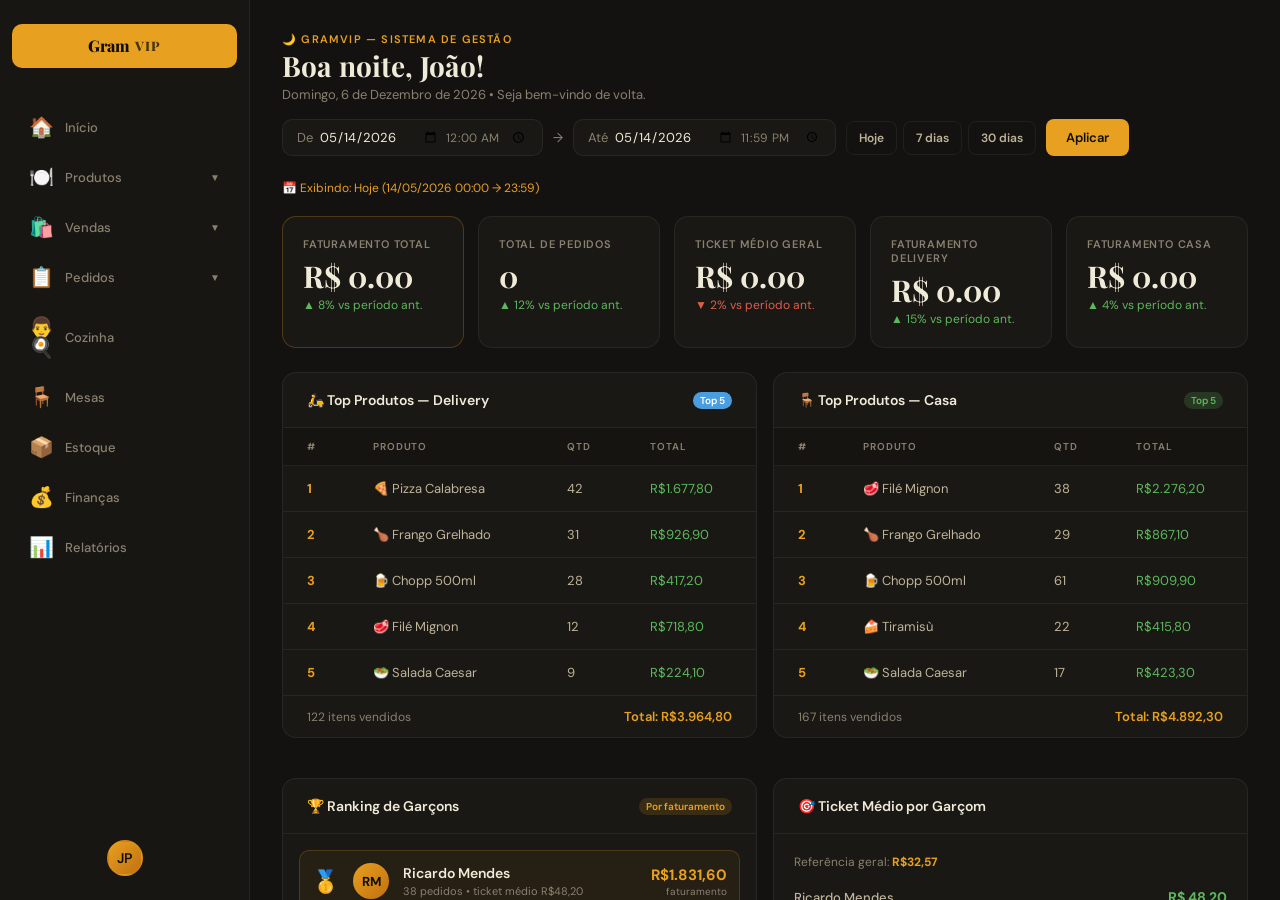
==== index.html @ 7d6b495e "Primeiro commit" ====
<!DOCTYPE html>
<html lang="pt-BR">
<head>
<meta charset="UTF-8">
<meta name="viewport" content="width=device-width, initial-scale=1.0">
<title>FoodFlow — Sistema de Gestão</title>
<link rel="stylesheet" href="style.css">
<link href="https://fonts.googleapis.com/css2?family=Playfair+Display:wght@600;700&family=DM+Sans:wght@300;400;500;600&display=swap" rel="stylesheet">
<style>
</style>
</head>
<body>
<!-- SIDEBAR -->
<nav class="sidebar">
  <div class="logo" style="width:calc(100% - 24px);height:44px;border-radius:10px;font-size:11px;font-weight:800;letter-spacing:0px;line-height:1.1;text-align:center;flex-direction:row;display:flex;align-items:center;justify-content:center;gap:6px;margin:0 12px 36px 12px">
    <span style="font-size:16px;letter-spacing:-0.5px">Gram</span>
    <span style="font-size:13px;letter-spacing:1px;opacity:0.75">VIP</span>
  </div>
  <div class="nav-items" id="navItems">
    <div class="nav-item" data-menu="dashboard">
      <span class="nav-icon">🏠</span>
      <span class="nav-label">Início</span>
    </div>
    <div class="nav-item" data-menu="produtos">
      <span class="nav-icon">🍽️</span>
      <span class="nav-label">Produtos</span>
      <span class="nav-arrow">▼</span>
    </div>
    <div class="nav-item" data-menu="vendas">
      <span class="nav-icon">🛍️</span>
      <span class="nav-label">Vendas</span>
      <span class="nav-arrow">▼</span>
    </div>
    <div class="nav-item" data-menu="pedidos">
      <span class="nav-icon">📋</span>
      <span class="nav-label">Pedidos</span>
      <span class="nav-arrow">▼</span>
    </div>
    <div class="nav-item" data-menu="cozinha">
      <span class="nav-icon">👨🍳</span>
      <span class="nav-label">Cozinha</span>
    </div>
    <div class="nav-item" data-menu="mesas">
      <span class="nav-icon">🪑</span>
      <span class="nav-label">Mesas</span>
    </div>
    <div class="nav-item" data-menu="estoque">
      <span class="nav-icon">📦</span>
      <span class="nav-label">Estoque</span>
    </div>
    <div class="nav-item" data-menu="financeiro">
      <span class="nav-icon">💰</span>
      <span class="nav-label">Finanças</span>
    </div>
    <div class="nav-item" data-menu="relatorios">
      <span class="nav-icon">📊</span>
      <span class="nav-label">Relatórios</span>
    </div>
  </div>

  <div class="nav-bottom">
    <div class="avatar" style="align-self:center">JP</div>
  </div>
</nav>

<!-- CONTENT -->
<main class="content" id="content">

  <!-- DASHBOARD -->
  <div class="page active" id="page-dashboard">

    <!-- HEADER + FILTRO -->
    <div class="page-header" style="align-items:flex-start;flex-wrap:wrap;gap:16px">
      <div>
        <div style="font-size:11px;font-weight:600;text-transform:uppercase;letter-spacing:1.2px;color:var(--accent);margin-bottom:6px" id="greeting-label"></div>
        <div class="page-title" id="greeting-name"></div>
        <div class="page-sub" id="greeting-date"></div>
      </div>
      <div style="display:flex;align-items:center;gap:10px;flex-wrap:wrap">
        <div style="display:flex;align-items:center;gap:6px;background:var(--card-bg);border:1px solid var(--border-soft);border-radius:10px;padding:8px 14px">
          <span style="font-size:13px;color:var(--text-dim)">De</span>
          <input type="date" id="filterFrom" value="2026-05-14" style="background:transparent;border:none;color:var(--text);font-family:'DM Sans',sans-serif;font-size:13px;outline:none;cursor:pointer" />
          <input type="time" id="filterFromTime" value="00:00" style="background:transparent;border:none;color:var(--text-dim);font-family:'DM Sans',sans-serif;font-size:12px;outline:none;cursor:pointer" />
        </div>
        <div style="color:var(--text-dim);font-size:13px">→</div>
        <div style="display:flex;align-items:center;gap:6px;background:var(--card-bg);border:1px solid var(--border-soft);border-radius:10px;padding:8px 14px">
          <span style="font-size:13px;color:var(--text-dim)">Até</span>
          <input type="date" id="filterTo" value="2026-05-14" style="background:transparent;border:none;color:var(--text);font-family:'DM Sans',sans-serif;font-size:13px;outline:none;cursor:pointer" />
          <input type="time" id="filterToTime" value="23:59" style="background:transparent;border:none;color:var(--text-dim);font-family:'DM Sans',sans-serif;font-size:12px;outline:none;cursor:pointer" />
        </div>
        <div style="display:flex;gap:6px">
          <button class="btn btn-ghost" style="font-size:12px;padding:8px 12px" onclick="setPreset('hoje')">Hoje</button>
          <button class="btn btn-ghost" style="font-size:12px;padding:8px 12px" onclick="setPreset('semana')">7 dias</button>
          <button class="btn btn-ghost" style="font-size:12px;padding:8px 12px" onclick="setPreset('mes')">30 dias</button>
        </div>
        <button class="btn btn-primary" style="font-size:13px" onclick="applyFilter()">Aplicar</button>
      </div>
    </div>

    <!-- PERÍODO ATIVO -->
    <div id="filterLabel" style="font-size:12px;color:var(--accent);margin-bottom:20px;margin-top:-8px">
      📅 Exibindo: Hoje (14/05/2026 00:00 → 23:59)
    </div>

    <!-- KPIs PRINCIPAIS -->
    <div style="display:grid;grid-template-columns:repeat(5,1fr);gap:14px;margin-bottom:24px">
      <div class="stat-card" style="border-color:rgba(232,160,32,0.25)">
        <div class="stat-label">Faturamento Total</div>
        <div class="stat-value" id="kpi-fat">R$4.820</div>
        <div class="stat-change up">▲ 8% vs período ant.</div>
      </div>
      <div class="stat-card">
        <div class="stat-label">Total de Pedidos</div>
        <div class="stat-value" id="kpi-ped">148</div>
        <div class="stat-change up">▲ 12% vs período ant.</div>
      </div>
      <div class="stat-card">
        <div class="stat-label">Ticket Médio Geral</div>
        <div class="stat-value" id="kpi-ticket">R$32,57</div>
        <div class="stat-change down">▼ 2% vs período ant.</div>
      </div>
      <div class="stat-card">
        <div class="stat-label">Faturamento Delivery</div>
        <div class="stat-value" id="kpi-del">R$2.140</div>
        <div class="stat-change up">▲ 15% vs período ant.</div>
      </div>
      <div class="stat-card">
        <div class="stat-label">Faturamento Casa</div>
        <div class="stat-value" id="kpi-casa">R$2.680</div>
        <div class="stat-change up">▲ 4% vs período ant.</div>
      </div>
    </div>

    <!-- PRODUTOS + GARÇONS -->
    <div class="two-col" style="margin-bottom:20px">

      <!-- TOP PRODUTOS DELIVERY -->
      <div class="card">
        <div class="card-header">
          <span class="card-title">🛵 Top Produtos — Delivery</span>
          <span class="badge blue">Top 5</span>
        </div>
        <table>
          <thead><tr><th>#</th><th>Produto</th><th>Qtd</th><th>Total</th></tr></thead>
          <tbody>
            <tr>
              <td style="color:var(--accent);font-weight:700">1</td><td>🍕 Pizza Calabresa</td><td>42</td><td style="color:var(--success)">R$1.677,80</td>
            </tr>
            <tr>
              <td style="color:var(--accent);font-weight:700">2</td><td>🍗 Frango Grelhado</td><td>31</td><td style="color:var(--success)">R$926,90</td>
            </tr>
            <tr>
              <td style="color:var(--accent);font-weight:700">3</td><td>🍺 Chopp 500ml</td><td>28</td><td style="color:var(--success)">R$417,20</td>
            </tr>
            <tr>
              <td style="color:var(--accent);font-weight:700">4</td><td>🥩 Filé Mignon</td><td>12</td><td style="color:var(--success)">R$718,80</td>
            </tr>
            <tr>
              <td style="color:var(--accent);font-weight:700">5</td><td>🥗 Salada Caesar</td><td>9</td><td style="color:var(--success)">R$224,10</td>
            </tr>
          </tbody>
        </table>
        <div style="padding:12px 24px;border-top:1px solid var(--border-soft);display:flex;justify-content:space-between;align-items:center">
          <span style="font-size:12px;color:var(--text-dim)">122 itens vendidos</span>
          <span style="font-size:13px;font-weight:600;color:var(--accent)">Total: R$3.964,80</span>
        </div>
      </div>

      <!-- TOP PRODUTOS CASA -->
      <div class="card">
        <div class="card-header">
          <span class="card-title">🪑 Top Produtos — Casa</span>
          <span class="badge" style="background:rgba(92,184,92,0.2);color:var(--success)">Top 5</span>
        </div>
        <table>
          <thead><tr><th>#</th><th>Produto</th><th>Qtd</th><th>Total</th></tr></thead>
          <tbody>
            <tr>
              <td style="color:var(--accent);font-weight:700">1</td><td>🥩 Filé Mignon</td><td>38</td><td style="color:var(--success)">R$2.276,20</td>
            </tr>
            <tr>
              <td style="color:var(--accent);font-weight:700">2</td><td>🍗 Frango Grelhado</td><td>29</td><td style="color:var(--success)">R$867,10</td>
            </tr>
            <tr>
              <td style="color:var(--accent);font-weight:700">3</td><td>🍺 Chopp 500ml</td><td>61</td><td style="color:var(--success)">R$909,90</td>
            </tr>
            <tr>
              <td style="color:var(--accent);font-weight:700">4</td><td>🍰 Tiramisù</td><td>22</td><td style="color:var(--success)">R$415,80</td>
            </tr>
            <tr>
              <td style="color:var(--accent);font-weight:700">5</td><td>🥗 Salada Caesar</td><td>17</td><td style="color:var(--success)">R$423,30</td>
            </tr>
          </tbody>
        </table>
        <div style="padding:12px 24px;border-top:1px solid var(--border-soft);display:flex;justify-content:space-between;align-items:center">
          <span style="font-size:12px;color:var(--text-dim)">167 itens vendidos</span>
          <span style="font-size:13px;font-weight:600;color:var(--accent)">Total: R$4.892,30</span>
        </div>
      </div>
    </div>

    <!-- GARÇONS + TICKET MÉDIO -->
    <div class="two-col">

      <!-- RANKING GARÇONS -->
      <div class="card">
        <div class="card-header">
          <span class="card-title">🏆 Ranking de Garçons</span>
          <span class="badge" style="background:rgba(232,160,32,0.15);color:var(--accent)">Por faturamento</span>
        </div>
        <div style="padding:16px;display:flex;flex-direction:column;gap:10px">

          <div style="display:flex;align-items:center;gap:14px;padding:12px;background:rgba(232,160,32,0.06);border:1px solid rgba(232,160,32,0.2);border-radius:10px">
            <div style="font-size:22px">🥇</div>
            <div style="width:36px;height:36px;border-radius:50%;background:linear-gradient(135deg,#e8a020,#c07010);display:flex;align-items:center;justify-content:center;font-weight:700;font-size:13px;color:#0f0e0c;flex-shrink:0">RM</div>
            <div style="flex:1">
              <div style="font-size:14px;font-weight:600;color:var(--text)">Ricardo Mendes</div>
              <div style="font-size:11px;color:var(--text-dim);margin-top:2px">38 pedidos • ticket médio R$48,20</div>
            </div>
            <div style="text-align:right">
              <div style="font-size:15px;font-weight:700;color:var(--accent)">R$1.831,60</div>
              <div style="font-size:10px;color:var(--text-dim)">faturamento</div>
            </div>
          </div>

          <div style="display:flex;align-items:center;gap:14px;padding:12px;background:var(--card-bg);border:1px solid var(--border-soft);border-radius:10px">
            <div style="font-size:22px">🥈</div>
            <div style="width:36px;height:36px;border-radius:50%;background:linear-gradient(135deg,#9ba0aa,#6b7280);display:flex;align-items:center;justify-content:center;font-weight:700;font-size:13px;color:#fff;flex-shrink:0">AC</div>
            <div style="flex:1">
              <div style="font-size:14px;font-weight:600;color:var(--text)">Ana Costa</div>
              <div style="font-size:11px;color:var(--text-dim);margin-top:2px">34 pedidos • ticket médio R$44,70</div>
            </div>
            <div style="text-align:right">
              <div style="font-size:15px;font-weight:700;color:var(--text-mid)">R$1.519,80</div>
              <div style="font-size:10px;color:var(--text-dim)">faturamento</div>
            </div>
          </div>

          <div style="display:flex;align-items:center;gap:14px;padding:12px;background:var(--card-bg);border:1px solid var(--border-soft);border-radius:10px">
            <div style="font-size:22px">🥉</div>
            <div style="width:36px;height:36px;border-radius:50%;background:linear-gradient(135deg,#c97a40,#8b5e3c);display:flex;align-items:center;justify-content:center;font-weight:700;font-size:13px;color:#fff;flex-shrink:0">LS</div>
            <div style="flex:1">
              <div style="font-size:14px;font-weight:600;color:var(--text)">Lucas Silva</div>
              <div style="font-size:11px;color:var(--text-dim);margin-top:2px">29 pedidos • ticket médio R$38,90</div>
            </div>
            <div style="text-align:right">
              <div style="font-size:15px;font-weight:700;color:var(--text-mid)">R$1.128,10</div>
              <div style="font-size:10px;color:var(--text-dim)">faturamento</div>
            </div>
          </div>

          <div style="display:flex;align-items:center;gap:14px;padding:12px;background:var(--card-bg);border:1px solid var(--border-soft);border-radius:10px">
            <div style="font-size:22px;color:var(--text-dim)">4º</div>
            <div style="width:36px;height:36px;border-radius:50%;background:rgba(255,255,255,0.08);display:flex;align-items:center;justify-content:center;font-weight:700;font-size:13px;color:var(--text-mid);flex-shrink:0">MO</div>
            <div style="flex:1">
              <div style="font-size:14px;font-weight:600;color:var(--text-mid)">Mariana Oliveira</div>
              <div style="font-size:11px;color:var(--text-dim);margin-top:2px">22 pedidos • ticket médio R$35,10</div>
            </div>
            <div style="text-align:right">
              <div style="font-size:15px;font-weight:700;color:var(--text-dim)">R$772,20</div>
              <div style="font-size:10px;color:var(--text-dim)">faturamento</div>
            </div>
          </div>

          <div style="display:flex;align-items:center;gap:14px;padding:12px;background:var(--card-bg);border:1px solid var(--border-soft);border-radius:10px">
            <div style="font-size:22px;color:var(--text-dim)">5º</div>
            <div style="width:36px;height:36px;border-radius:50%;background:rgba(255,255,255,0.08);display:flex;align-items:center;justify-content:center;font-weight:700;font-size:13px;color:var(--text-mid);flex-shrink:0">PF</div>
            <div style="flex:1">
              <div style="font-size:14px;font-weight:600;color:var(--text-mid)">Paulo Ferreira</div>
              <div style="font-size:11px;color:var(--text-dim);margin-top:2px">18 pedidos • ticket médio R(31,60</div>
            </div>
            <div style="text-align:right">
              <div style="font-size:15px;font-weight:700;color:var(--text-dim)">R$568,80</div>
              <div style="font-size:10px;color:var(--text-dim)">faturamento</div>
            </div>
          </div>
        </div>
      </div>

      <!-- TICKET MÉDIO POR GARÇOM -->
      <div class="card">
        <div class="card-header">
          <span class="card-title">🎯 Ticket Médio por Garçom</span>
        </div>
        <div style="padding:20px;display:flex;flex-direction:column;gap:14px">
          <div style="font-size:12px;color:var(--text-dim);margin-bottom:4px">Referência geral: <strong style="color:var(--accent)">R$32,57</strong></div>

          <div id="ticket-bars"></div>

          <div style="margin-top:8px;padding-top:14px;border-top:1px solid var(--border-soft)">
            <div style="display:grid;grid-template-columns:1fr 1fr;gap:10px">
              <div style="background:rgba(92,184,92,0.08);border:1px solid rgba(92,184,92,0.2);border-radius:8px;padding:12px;text-align:center">
                <div style="font-size:10px;color:var(--text-dim);text-transform:uppercase;letter-spacing:0.8px;margin-bottom:4px">Maior ticket</div>
                <div style="font-size:16px;font-weight:700;color:var(--success)">R$48,20</div>
                <div style="font-size:11px;color:var(--text-dim)">Ricardo Mendes</div>
              </div>
              <div style="background:rgba(224,92,74,0.08);border:1px solid rgba(224,92,74,0.2);border-radius:8px;padding:12px;text-align:center">
                <div style="font-size:10px;color:var(--text-dim);text-transform:uppercase;letter-spacing:0.8px;margin-bottom:4px">Menor ticket</div>
                <div style="font-size:16px;font-weight:700;color:var(--danger)">R$31,60</div>
                <div style="font-size:11px;color:var(--text-dim)">Paulo Ferreira</div>
              </div>
            </div>
          </div>
        </div>
      </div>
    </div>

    <!-- HEATMAP -->
    <div class="card" style="margin-top:20px">
      <div class="card-header" style="justify-content:space-between">
        <span class="card-title">🔥 Mapa de Calor — Vendas por Dia e Horário</span>
        <div style="display:flex;align-items:center;gap:8px">
          <span style="font-size:11px;color:var(--text-dim)">Menos</span>
          <div style="display:flex;gap:3px;align-items:center">
            <div style="width:14px;height:14px;border-radius:3px;background:rgba(232,160,32,0.06)"></div>
            <div style="width:14px;height:14px;border-radius:3px;background:rgba(232,160,32,0.2)"></div>
            <div style="width:14px;height:14px;border-radius:3px;background:rgba(232,160,32,0.42)"></div>
            <div style="width:14px;height:14px;border-radius:3px;background:rgba(232,160,32,0.65)"></div>
            <div style="width:14px;height:14px;border-radius:3px;background:rgba(232,160,32,0.88)"></div>
            <div style="width:14px;height:14px;border-radius:3px;background:#e8a020"></div>
          </div>
          <span style="font-size:11px;color:var(--text-dim)">Mais</span>
        </div>
      </div>
      <div style="padding:20px 24px 24px;overflow-x:auto">
        <div id="heatmap-container"></div>
      </div>
      <!-- Tooltip -->
      <div id="hm-tooltip" style="position:fixed;background:#1e1c18;border:1px solid var(--border);border-radius:8px;padding:10px 14px;font-size:12px;color:var(--text);pointer-events:none;opacity:0;transition:opacity 0.15s;z-index:9999;white-space:nowrap"></div>
    </div>

  </div>

  <!-- CARDÁPIO → PRODUTOS -->
  <div class="page" id="page-produtos-lista">

    <div class="page-header">
      <div>
        <div class="page-title" id="page-produtos-title">Produtos</div>
        <div class="page-sub" id="prod-count-label">Carregando...</div>
      </div>
      <button class="btn btn-primary" onclick="openProductDrawer(null)">＋ Novo Produto</button>
    </div>

    <!-- BARRA DE BUSCA + FILTROS -->
    <div style="display:flex;align-items:center;gap:10px;margin-bottom:18px;flex-wrap:wrap">
      <input id="prod-search" class="search-input" style="max-width:320px" placeholder="🔍  Buscar por nome ou código..." oninput="renderProducts()" />
      
      <select id="prod-filter-cat" class="form-input" style="width:180px;cursor:pointer" onchange="renderProducts()">
        <option value="">Todas as Categorias</option>
      </select>

      <div style="display:flex;gap:6px;margin-left:auto;align-items:center">
        <span style="font-size:12px;color:var(--text-dim)">Exibir:</span>
        <button id="filter-ativos"   class="btn btn-primary"  style="font-size:12px;padding:7px 14px" onclick="setProdFilter('ativos')">Ativos</button>
        <button id="filter-inativos" class="btn btn-ghost"    style="font-size:12px;padding:7px 14px" onclick="setProdFilter('inativos')">Inativos</button>
        <button id="filter-todos"    class="btn btn-ghost"    style="font-size:12px;padding:7px 14px" onclick="setProdFilter('todos')">Todos</button>
      </div>
    </div>

    <!-- CABEÇALHO DA LISTA GERADO DINAMICAMENTE -->

    <!-- LISTA DE PRODUTOS -->
    <div id="prod-list" style="border:1px solid var(--border-soft);border-radius:0 0 10px 10px;overflow:hidden"></div>

    <div id="prod-empty" style="display:none;text-align:center;padding:48px 20px;color:var(--text-dim)">
      <div style="font-size:36px;margin-bottom:12px">📭</div>
      <div style="font-size:15px;font-weight:600;color:var(--text-mid);margin-bottom:6px">Nenhum produto encontrado</div>
      <div style="font-size:13px">Tente ajustar os filtros ou cadastre um novo produto.</div>
    </div>
  </div>

  <!-- DELIVERY ECOMMERCE -->
  <div class="page" id="page-vendas-delivery-ecommerce">
    <div class="page-header">
      <div>
        <div class="page-title">Pedidos Ecommerce</div>
        <div class="page-sub">Gestão de pedidos via Cardápio Digital e Integrações</div>
      </div>
    </div>
    <div style="padding:24px;height:calc(100vh - 120px);overflow-x:auto;background:var(--bg)">
        <div style="display:flex;gap:16px;height:100%;min-width:900px">
          
          <div style="flex:1;display:flex;flex-direction:column;background:var(--sidebar-bg);border-radius:12px;border:1px solid var(--border-soft)">
            <div style="padding:16px;border-bottom:1px solid var(--border-soft);font-weight:600;display:flex;justify-content:space-between">
              NOVO <span id="badge-kanban-novo" style="background:var(--accent);color:#000;padding:2px 8px;border-radius:12px;font-size:11px">0</span>
            </div>
            <div id="col-kanban-novo" data-status="novo" ondragover="allowDrop(event)" ondrop="dropKanban(event)" style="padding:12px;flex:1;overflow-y:auto;display:flex;flex-direction:column;gap:12px">
            </div>
          </div>

          <div style="flex:1;display:flex;flex-direction:column;background:var(--sidebar-bg);border-radius:12px;border:1px solid var(--border-soft)">
            <div style="padding:16px;border-bottom:1px solid var(--border-soft);font-weight:600;display:flex;justify-content:space-between">
              EM PREPARO <span id="badge-kanban-preparo" style="background:var(--accent);color:#000;padding:2px 8px;border-radius:12px;font-size:11px">0</span>
            </div>
            <div id="col-kanban-preparo" data-status="preparo" ondragover="allowDrop(event)" ondrop="dropKanban(event)" style="padding:12px;flex:1;overflow-y:auto;display:flex;flex-direction:column;gap:12px">
            </div>
          </div>

          <div style="flex:1;display:flex;flex-direction:column;background:var(--sidebar-bg);border-radius:12px;border:1px solid var(--border-soft)">
            <div style="padding:16px;border-bottom:1px solid var(--border-soft);font-weight:600;display:flex;justify-content:space-between">
              SAIU PARA ENTREGA <span id="badge-kanban-saiu_entrega" style="background:var(--accent);color:#000;padding:2px 8px;border-radius:12px;font-size:11px">0</span>
            </div>
            <div id="col-kanban-saiu_entrega" data-status="saiu_entrega" ondragover="allowDrop(event)" ondrop="dropKanban(event)" style="padding:12px;flex:1;overflow-y:auto;display:flex;flex-direction:column;gap:12px">
            </div>
          </div>

          <div style="flex:1;display:flex;flex-direction:column;background:var(--sidebar-bg);border-radius:12px;border:1px solid var(--border-soft)">
            <div style="padding:16px;border-bottom:1px solid var(--border-soft);font-weight:600;display:flex;justify-content:space-between">
              PEDIDO PRONTO <span id="badge-kanban-pronto" style="background:var(--success);color:#fff;padding:2px 8px;border-radius:12px;font-size:11px">0</span>
            </div>
            <div id="col-kanban-pronto" data-status="pronto" ondragover="allowDrop(event)" ondrop="dropKanban(event)" style="padding:12px;flex:1;overflow-y:auto;display:flex;flex-direction:column;gap:12px">
            </div>
          </div>

          <div style="flex:1;display:flex;flex-direction:column;background:var(--sidebar-bg);border-radius:12px;border:1px solid var(--border-soft)">
            <div style="padding:16px;border-bottom:1px solid var(--border-soft);font-weight:600;display:flex;justify-content:space-between">
              FINALIZADO <span id="badge-kanban-finalizado" style="background:var(--success);color:#fff;padding:2px 8px;border-radius:12px;font-size:11px">0</span>
            </div>
            <div id="col-kanban-finalizado" data-status="finalizado" ondragover="allowDrop(event)" ondrop="dropKanban(event)" style="padding:12px;flex:1;overflow-y:auto;display:flex;flex-direction:column;gap:12px">
            </div>
          </div>

        </div>
    </div>
  </div>

  <!-- DELIVERY MANUAL -->
  <div class="page" id="page-vendas-delivery-manual">
    <div class="page-header">
      <div>
        <div class="page-title">Pedidos Delivery (Manual)</div>
        <div class="page-sub">Lançamento e gestão de pedidos por telefone/WhatsApp</div>
      </div>
      <button class="btn btn-primary" onclick="abrirModalNovoDeliveryManual()">＋ Novo Pedido</button>
    </div>
    <div style="padding:24px;height:calc(100vh - 120px);overflow-x:auto;background:var(--bg)">
        <div style="display:flex;gap:16px;height:100%;min-width:600px">
          
          <div style="flex:1;display:flex;flex-direction:column;background:var(--sidebar-bg);border-radius:12px;border:1px solid var(--border-soft)">
            <div style="padding:16px;border-bottom:1px solid var(--border-soft);font-weight:600;display:flex;justify-content:space-between">
              EM PREPARO <span id="badge-kanban-manual-preparo" style="background:var(--accent);color:#000;padding:2px 8px;border-radius:12px;font-size:11px">0</span>
            </div>
            <div id="col-kanban-manual-preparo" data-status="preparo" ondragover="allowDropManual(event)" ondrop="dropKanbanManual(event)" style="padding:12px;flex:1;overflow-y:auto;display:flex;flex-direction:column;gap:12px">
            </div>
          </div>

          <div style="flex:1;display:flex;flex-direction:column;background:var(--sidebar-bg);border-radius:12px;border:1px solid var(--border-soft)">
            <div style="padding:16px;border-bottom:1px solid var(--border-soft);font-weight:600;display:flex;justify-content:space-between">
              PEDIDO PRONTO <span id="badge-kanban-manual-pronto" style="background:var(--success);color:#fff;padding:2px 8px;border-radius:12px;font-size:11px">0</span>
            </div>
            <div id="col-kanban-manual-pronto" data-status="pronto" ondragover="allowDropManual(event)" ondrop="dropKanbanManual(event)" style="padding:12px;flex:1;overflow-y:auto;display:flex;flex-direction:column;gap:12px">
            </div>
          </div>

          <div style="flex:1;display:flex;flex-direction:column;background:var(--sidebar-bg);border-radius:12px;border:1px solid var(--border-soft)">
            <div style="padding:16px;border-bottom:1px solid var(--border-soft);font-weight:600;display:flex;justify-content:space-between">
              FINALIZADO <span id="badge-kanban-manual-finalizado" style="background:var(--success);color:#fff;padding:2px 8px;border-radius:12px;font-size:11px">0</span>
            </div>
            <div id="col-kanban-manual-finalizado" data-status="finalizado" ondragover="allowDropManual(event)" ondrop="dropKanbanManual(event)" style="padding:12px;flex:1;overflow-y:auto;display:flex;flex-direction:column;gap:12px">
            </div>
          </div>

        </div>
    </div>
  </div>

  <div class="modal-overlay" id="modal-novo-delivery-manual-overlay"></div>
  <div class="modal" id="modal-novo-delivery-manual" style="width:500px">
    <div class="modal-header">
      <h3 style="font-family:'Playfair Display',serif;font-size:20px;margin:0">Novo Pedido Delivery</h3>
      <button class="btn btn-ghost" onclick="fecharModalNovoDeliveryManual()" style="padding:8px">✕</button>
    </div>
    <div class="modal-body" style="padding-top:16px">
      <div class="form-group">
        <label class="form-label">Nome do Cliente</label>
        <input type="text" id="f-manual-nome" class="form-input" placeholder="Ex: João Silva">
      </div>
      <div class="form-group">
        <label class="form-label">Telefone / WhatsApp</label>
        <input type="text" id="f-manual-telefone" class="form-input" placeholder="(00) 00000-0000">
      </div>
      <div class="form-group">
        <label class="form-label">Endereço de Entrega</label>
        <input type="text" id="f-manual-endereco" class="form-input" placeholder="Rua, Número, Complemento">
      </div>
      <div class="form-group" style="margin-top:12px">
        <label class="form-label">Taxa de Entrega (R$)</label>
        <input type="number" id="f-manual-taxa" class="form-input" placeholder="0.00" step="0.01">
      </div>
    </div>
    <div class="modal-footer" style="justify-content:flex-end">
      <button class="btn btn-primary" onclick="iniciarPedidoManual()">Iniciar Pedido</button>
    </div>
  </div>

  <!-- CATEGORIAS -->
  <div class="page" id="page-produtos-categorias">
    <div class="page-header">
      <div>
        <div class="page-title">Categorias e Subcategorias</div>
        <div class="page-sub">Organize seus produtos por seções</div>
      </div>
      <div style="display:flex;gap:10px">
        <input type="text" id="nova-cat-input" class="form-input" placeholder="Nome da Categoria" />
        <button class="btn btn-primary" onclick="addCategoria()">＋ Categoria</button>
      </div>
    </div>
    
    <div id="categorias-container" style="margin-top:20px;display:flex;flex-direction:column;gap:12px">
      <!-- JS -->
    </div>
  </div>

  <!-- PROMOÇÕES -->
  <div class="page" id="page-produtos-promocoes">
    <div class="page-header">
      <div>
        <div class="page-title">Promoções & Happy Hour</div>
        <div class="page-sub">Regras de preço por horário ou quantidade</div>
      </div>
      <button class="btn btn-primary">＋ Nova Promoção</button>
    </div>
    <div class="empty-state" style="margin-top:40px">
      <div class="empty-icon">🎁</div>
      <h3>Nenhuma promoção ativa</h3>
      <p>Configure descontos para dias específicos ou preços de atacado.</p>
    </div>
  </div>

  <!-- CONTAGEM DE ESTOQUE -->
  <div class="page" id="page-produtos-contagem">
    <div class="page-header">
      <div>
        <div class="page-title">Contagem de Estoque</div>
        <div class="page-sub">Inventário físico e ajuste massivo</div>
      </div>
      <div style="display:flex;gap:10px;position:relative">
        <input type="text" id="contagem-search" class="form-input" placeholder="Buscar por nome ou código..." autocomplete="off" onkeyup="searchContagem(this.value)" style="width:250px" />
        <div id="contagem-autocomplete" style="display:none;position:absolute;top:44px;left:0;width:350px;background:var(--card-bg);border:1px solid var(--border-soft);border-radius:8px;box-shadow:0 8px 16px rgba(0,0,0,0.3);z-index:100;max-height:240px;overflow-y:auto"></div>
      </div>
    </div>
    
    <div style="background:var(--card-bg);border:1px solid var(--border-soft);border-radius:12px;overflow:hidden;margin-top:20px">
      <table style="width:100%;border-collapse:collapse">
        <thead>
          <tr style="background:rgba(0,0,0,0.15)">
            <th style="padding:14px;text-align:left;font-size:11px;color:var(--text-dim);text-transform:uppercase;width:80px">Cód</th>
            <th style="padding:14px;text-align:left;font-size:11px;color:var(--text-dim);text-transform:uppercase">Produto / Insumo</th>
            <th style="padding:14px;text-align:center;font-size:11px;color:var(--text-dim);text-transform:uppercase;width:120px">Estoque Atual</th>
            <th style="padding:14px;text-align:right;font-size:11px;color:var(--text-dim);text-transform:uppercase;width:140px">Nova Contagem</th>
          </tr>
        </thead>
        <tbody id="contagem-tbody">
          <!-- JS -->
        </tbody>
      </table>
    </div>

    <div style="margin-top:20px;display:flex;justify-content:flex-end">
      <button class="btn btn-primary" onclick="salvarContagem()">Salvar Contagem</button>
    </div>
  </div>

  <!-- GRUPOS DE COMPOSIÇÃO -->
  <div class="page" id="page-produtos-composicao">
    <div class="page-header">
      <div>
        <div class="page-title">Grupos de Composição</div>
        <div class="page-sub">Crie opções como "Ponto da Carne", "Adicionais" e atrele aos produtos.</div>
      </div>
      <button class="btn btn-primary" onclick="addGrupo()">＋ Novo Grupo</button>
    </div>
    <div id="grupos-container" style="margin-top:20px;display:flex;flex-direction:column;gap:12px">
      <!-- JS -->
    </div>
  </div>

  <!-- UNIDADES DE MEDIDA -->
  <div class="page" id="page-produtos-unidades">
    <div class="page-header">
      <div>
        <div class="page-title">Unidades de Medida</div>
        <div class="page-sub">Gestão de conversores e unidades</div>
      </div>
      <div style="display:flex;gap:10px">
        <input type="text" id="nova-unidade-input" class="form-input" placeholder="Ex: CX24" style="width:120px" onkeypress="if(event.key==='Enter') addUnidade()" />
        <button class="btn btn-primary" onclick="addUnidade()">＋ Adicionar</button>
      </div>
    </div>
    
    <div style="background:var(--card-bg);border:1px solid var(--border-soft);border-radius:12px;overflow:hidden;margin-top:20px">
      <table style="width:100%;border-collapse:collapse">
        <thead>
          <tr style="background:rgba(0,0,0,0.15)">
            <th style="padding:14px;text-align:left;font-size:11px;color:var(--text-dim);text-transform:uppercase">Sigla da Unidade</th>
            <th style="padding:14px;text-align:right;font-size:11px;color:var(--text-dim);text-transform:uppercase">Ação</th>
          </tr>
        </thead>
        <tbody id="unidades-tbody">
          <!-- JS -->
        </tbody>
      </table>
    </div>
  </div>

  <!-- MODAL CADASTRO/EDIÇÃO DE PRODUTO -->
  <div id="prod-overlay" class="modal-overlay" onclick="closeProductDrawer()" style="z-index:9999"></div>
  <div id="prod-drawer" class="modal" style="z-index:10000;width:640px;max-width:95vw">
    
    <div class="modal-header">
      <div>
        <div id="drawer-title" style="font-family:'Playfair Display',serif;font-size:20px;font-weight:700;color:var(--text)">Novo Produto</div>
        <div id="drawer-sub" style="font-size:12px;color:var(--text-dim);margin-top:3px">Preencha os dados do produto</div>
      </div>
      
      <div style="display:flex;align-items:center;gap:12px">
        <div id="wrapper-servico" style="display:flex;align-items:center;gap:8px;background:var(--card-bg);padding:6px 12px;border-radius:8px;border:1px solid var(--border-soft)">
          <div style="font-size:11px;font-weight:600;color:var(--text)">Taxa Serv.</div>
          <label class="tog" style="transform:scale(0.7);transform-origin:right">
            <input type="checkbox" id="f-servico" checked>
            <span class="tog-track" style="margin:0"></span>
          </label>
        </div>
        <div style="display:flex;align-items:center;gap:8px;background:var(--card-bg);padding:6px 12px;border-radius:8px;border:1px solid var(--border-soft)">
          <div style="font-size:11px;font-weight:600;color:var(--text)">Ativo</div>
          <label class="tog" style="transform:scale(0.7);transform-origin:right">
            <input type="checkbox" id="f-ativo" checked>
            <span class="tog-track" style="margin:0"></span>
          </label>
        </div>

        <button onclick="closeProductDrawer()" style="background:rgba(255,255,255,0.06);border:1px solid var(--border-soft);border-radius:8px;width:34px;height:34px;color:var(--text-dim);font-size:18px;cursor:pointer;display:flex;align-items:center;justify-content:center;transition:all 0.15s;margin-left:8px" onmouseover="this.style.background='rgba(255,255,255,0.1)'" onmouseout="this.style.background='rgba(255,255,255,0.06)'">✕</button>
      </div>
    </div>

    <div class="modal-tabs">
      <div class="modal-tab active" id="tab-nav-geral" onclick="switchProdTab('geral', this)">Geral</div>
      <div class="modal-tab" id="tab-nav-fotos" onclick="switchProdTab('fotos', this)">Fotos</div>
      <div class="modal-tab" id="tab-nav-delivery" onclick="switchProdTab('delivery', this)">Delivery</div>
      <div class="modal-tab" id="tab-nav-composicao" onclick="switchProdTab('composicao', this)">Composição</div>
      <div class="modal-tab" id="tab-nav-ficha" onclick="switchProdTab('ficha', this)">Ficha Técnica</div>
      <div class="modal-tab" id="tab-nav-fornecedores" onclick="switchProdTab('fornecedores', this)">Fornecedores</div>
      <div class="modal-tab" id="tab-nav-analise-materia" onclick="switchProdTab('analise-materia', this)">Análise de Custo</div>
      <div class="modal-tab" id="tab-nav-analise" onclick="switchProdTab('analise', this)" style="color:var(--accent)">📊 Análise</div>
    </div>

    <div class="modal-body">
      <!-- TAB GERAL -->
      <div id="tab-geral" class="tab-pane active">
        <div style="display:grid;grid-template-columns:1fr 1fr 2fr;gap:14px">
          <div class="form-group">
            <label class="form-label">Código Interno</label>
            <div style="position:relative">
              <input id="f-codigo" class="form-input" placeholder="Ex: 001" style="padding-right:36px" />
              <button style="position:absolute;right:8px;top:50%;transform:translateY(-50%);background:none;border:none;color:var(--accent);cursor:pointer;font-size:14px" title="Buscar próximo código livre">🔍</button>
            </div>
          </div>
          <div class="form-group">
            <label class="form-label">Código EAN</label>
            <input id="f-ean" class="form-input" placeholder="Ex: 789123456" />
          </div>
          <div class="form-group">
            <label class="form-label">Nome do Produto</label>
            <input id="f-nome" class="form-input" placeholder="Ex: Frango Grelhado" />
          </div>
        </div>

        <div style="display:grid;grid-template-columns:repeat(3, 1fr);gap:14px;margin-bottom:14px">
          <div class="form-group" style="margin:0">
            <label class="form-label">Tipo de Produto</label>
            <select id="f-tipo" class="form-input" style="cursor:pointer">
              <option value="">Selecione o tipo</option>
              <option>Mercadoria para Revenda</option>
              <option>Matéria Prima</option>
              <option>Produto Acabado</option>
              <option>Embalagem</option>
            </select>
          </div>
          <div class="form-group" id="wrapper-categoria" style="margin:0">
            <label class="form-label">Categoria</label>
            <select id="f-categoria" class="form-input" style="cursor:pointer">
              <option value="">Selecione</option>
              <option>Pratos Principais</option>
              <option>Entradas</option>
              <option>Pizzas</option>
              <option>Sobremesas</option>
              <option>Bebidas</option>
            </select>
          </div>
          <div class="form-group" id="wrapper-subcategoria" style="margin:0">
            <label class="form-label">Subcategoria</label>
            <select id="f-subcategoria" class="form-input" style="cursor:pointer">
              <option value="">Selecione</option>
              <option>Bovino</option>
              <option>Frango</option>
              <option>Massas</option>
              <option>Sobremesas Frias</option>
              <option>Refrigerantes</option>
              <option>Sucos Naturais</option>
            </select>
          </div>
        </div>

        <div style="display:grid;grid-template-columns:1fr 1fr 2fr;gap:14px;margin-bottom:14px">
          <div class="form-group" style="margin:0">
            <label class="form-label">Unidade</label>
            <select id="f-unidade" class="form-input" style="cursor:pointer">
              <option value="UN">UN</option>
              <option value="KG">KG</option>
              <option value="L">L</option>
              <option value="CX">CX</option>
              <option value="PT">PT</option>
            </select>
          </div>
          <div class="form-group" id="wrapper-balanca" style="margin:0">
            <label class="form-label">Balança?</label>
            <div style="display:flex;align-items:center;height:38px">
              <label class="tog">
                <input type="checkbox" id="f-balanca">
                <span class="tog-track"></span>
              </label>
            </div>
          </div>
          <div class="form-group" style="margin:0">
            <label class="form-label">Estoque Atual</label>
            <input id="f-estoque" class="form-input" type="number" placeholder="Ex: 50" />
          </div>
        </div>

        <div style="display:grid;grid-template-columns:repeat(3, 1fr);gap:14px;margin-bottom:14px">
          <div class="form-group" style="margin:0">
            <label class="form-label">Custo (R$)</label>
            <input id="f-custo" class="form-input" type="number" step="0.01" placeholder="0,00" oninput="calcMarkup()" />
            <div style="font-size:10px;color:var(--text-dim);margin-top:4px" id="lbl-gera-ficha">Gera via Ficha Técnica</div>
          </div>
          <div class="form-group" id="wrapper-markup" style="margin:0">
            <label class="form-label">Markup (%)</label>
            <input id="f-markup" class="form-input" type="number" step="0.1" placeholder="Ex: 100" oninput="calcMarkup()" />
          </div>
          <div class="form-group" id="wrapper-venda" style="margin:0">
            <label class="form-label">Venda Salão (R$)</label>
            <input id="f-venda" class="form-input" type="number" step="0.01" placeholder="0,00" />
          </div>
        </div>

        <div class="form-group">
          <label class="form-label">Ingredientes / Composição</label>
          <textarea id="f-desc" class="form-input" rows="2" placeholder="Descrição ou composição do produto..." style="resize:vertical"></textarea>
        </div>

        <!-- SESSÃO FISCAL -->
        <div id="wrapper-fiscal" style="margin-top:20px;border-top:1px solid var(--border-soft);padding-top:20px">
          <div style="font-size:13px;font-weight:600;color:var(--text);margin-bottom:14px">Informações Fiscais</div>
          <div style="display:grid;grid-template-columns:1fr 1fr;gap:14px">
            <div class="form-group">
              <label class="form-label">Grupo Tributário</label>
              <select id="f-grupo-trib" class="form-input" style="cursor:pointer">
                <option value="">Selecione o grupo</option>
                <option>Tributado Integralmente</option>
                <option>Isento</option>
                <option>Substituição Tributária</option>
                <option>Não Tributado</option>
              </select>
            </div>
            <div class="form-group">
              <label class="form-label">Origem do Produto</label>
              <select id="f-origem" class="form-input" style="cursor:pointer">
                <option value="0">0 - Nacional</option>
                <option value="1">1 - Estrangeira (Importação Direta)</option>
                <option value="2">2 - Estrangeira (Mercado Interno)</option>
                <option value="3">3 - Nacional (Importação > 40%)</option>
              </select>
            </div>
          </div>
          <div class="form-group">
            <label class="form-label">NCM (Nomenclatura Comum do Mercosul)</label>
            <input id="f-ncm" class="form-input" type="text" placeholder="Ex: 2106.90.90" />
          </div>
        </div>
      </div>

      <!-- TAB FORNECEDORES -->
      <div id="tab-fornecedores" class="tab-pane">
        <div style="display:flex;justify-content:space-between;align-items:center;margin-bottom:16px">
          <div>
            <div style="font-size:14px;font-weight:600;color:var(--text)">Fornecedores Vinculados</div>
            <div style="font-size:11px;color:var(--text-dim);margin-top:2px">Gerencie de quem você compra esta matéria prima.</div>
          </div>
          <button class="btn btn-ghost" style="padding:6px 12px;font-size:11px">＋ Vincular Fornecedor</button>
        </div>
        <div style="background:var(--card-bg);border:1px dashed var(--border-soft);border-radius:8px;padding:30px 20px;text-align:center;margin-bottom:24px">
          <div style="font-size:20px;margin-bottom:8px">🏢</div>
          <div style="font-size:13px;font-weight:600;color:var(--text-mid)">Nenhum fornecedor</div>
          <div style="font-size:11px;color:var(--text-dim)">Vincule fornecedores para facilitar pedidos de compra.</div>
        </div>

        <div style="font-size:14px;font-weight:600;color:var(--text);margin-bottom:12px;border-top:1px solid var(--border-soft);padding-top:20px">Últimas Compras</div>
        <div style="background:var(--card-bg);border:1px solid var(--border-soft);border-radius:8px;overflow:hidden">
          <table style="width:100%;border-collapse:collapse">
            <thead>
              <tr style="background:rgba(0,0,0,0.15)">
                <th style="padding:10px 14px;text-align:left;font-size:10px;color:var(--text-dim);text-transform:uppercase">Data</th>
                <th style="padding:10px 14px;text-align:left;font-size:10px;color:var(--text-dim);text-transform:uppercase">Fornecedor</th>
                <th style="padding:10px 14px;text-align:left;font-size:10px;color:var(--text-dim);text-transform:uppercase">Qtd</th>
                <th style="padding:10px 14px;text-align:right;font-size:10px;color:var(--text-dim);text-transform:uppercase">Custo Unit.</th>
                <th style="padding:10px 14px;text-align:right;font-size:10px;color:var(--text-dim);text-transform:uppercase">Total</th>
              </tr>
            </thead>
            <tbody>
              <tr>
                <td style="padding:12px 14px;font-size:12px;color:var(--text-mid);border-top:1px solid var(--border-soft)">12/05/2026</td>
                <td style="padding:12px 14px;font-size:12px;color:var(--text);font-weight:600;border-top:1px solid var(--border-soft)">Distribuidora ABC</td>
                <td style="padding:12px 14px;font-size:12px;color:var(--text-mid);border-top:1px solid var(--border-soft)">10 KG</td>
                <td style="padding:12px 14px;font-size:12px;color:var(--text-mid);text-align:right;border-top:1px solid var(--border-soft)">R$ 15,00</td>
                <td style="padding:12px 14px;font-size:12px;color:var(--text);font-weight:600;text-align:right;border-top:1px solid var(--border-soft)">R$ 150,00</td>
              </tr>
              <tr>
                <td style="padding:12px 14px;font-size:12px;color:var(--text-dim);border-top:1px solid var(--border-soft)">28/04/2026</td>
                <td style="padding:12px 14px;font-size:12px;color:var(--text);font-weight:600;border-top:1px solid var(--border-soft)">Hortifruti Central</td>
                <td style="padding:12px 14px;font-size:12px;color:var(--text-dim);border-top:1px solid var(--border-soft)">15 KG</td>
                <td style="padding:12px 14px;font-size:12px;color:var(--text-dim);text-align:right;border-top:1px solid var(--border-soft)">R$ 14,50</td>
                <td style="padding:12px 14px;font-size:12px;color:var(--text-mid);text-align:right;border-top:1px solid var(--border-soft)">R$ 217,50</td>
              </tr>
            </tbody>
          </table>
        </div>
      </div>

      <!-- TAB ANÁLISE DE MATÉRIA PRIMA -->
      <div id="tab-analise-materia" class="tab-pane">
        <div style="display:flex;justify-content:space-between;align-items:center;margin-bottom:16px">
          <div>
            <div style="font-size:14px;font-weight:600;color:var(--text)">Análise de Uso (Fichas Técnicas)</div>
            <div style="font-size:11px;color:var(--text-dim);margin-top:2px">Veja em quais produtos finais esta matéria prima é utilizada.</div>
          </div>
        </div>
        <div style="background:var(--card-bg);border:1px solid var(--border-soft);border-radius:8px;padding:12px">
          <div style="display:grid;grid-template-columns:1fr 100px;padding:8px;border-bottom:1px solid var(--border-soft);font-size:11px;font-weight:600;color:var(--text-dim);text-transform:uppercase">
            <div>Produto Final</div>
            <div style="text-align:right">Custo Gerado</div>
          </div>
          <div style="padding:24px 12px;text-align:center;color:var(--text-dim);font-size:12px">
            <span style="font-size:16px;display:block;margin-bottom:6px">📊</span>
            Nenhuma ficha técnica vinculada a este insumo ainda.
          </div>
        </div>
      </div>

      <!-- TAB FOTOS -->
      <div id="tab-fotos" class="tab-pane">
        <div style="border:2px dashed var(--border);border-radius:12px;padding:36px 24px;text-align:center;cursor:pointer;transition:all 0.2s" onmouseover="this.style.borderColor='var(--accent)';this.style.background='rgba(232,160,32,0.03)'" onmouseout="this.style.borderColor='var(--border)';this.style.background='transparent'">
          <div style="font-size:32px;margin-bottom:12px">📸</div>
          <div style="font-size:14px;font-weight:600;color:var(--text);margin-bottom:4px">Arraste fotos ou clique para upload</div>
          <div style="font-size:12px;color:var(--text-dim)">Formatos aceitos: JPG, PNG, WEBP (Máx: 2MB).<br>Recomendamos proporção 1:1 (quadrada) para o cardápio digital.</div>
        </div>
      </div>

      <!-- TAB DELIVERY -->
      <div id="tab-delivery" class="tab-pane">
        <div style="display:flex;align-items:center;justify-content:space-between;padding:14px 16px;background:var(--card-bg);border:1px solid var(--border-soft);border-radius:10px;margin-bottom:18px">
          <div>
            <div style="font-size:13px;font-weight:600;color:var(--text)">Disponível no Delivery</div>
            <div style="font-size:11px;color:var(--text-dim);margin-top:2px">Exibido no cardápio digital de entrega</div>
          </div>
          <label class="tog">
            <input type="checkbox" id="f-delivery" checked>
            <span class="tog-track"></span>
          </label>
        </div>

        <div style="display:grid;grid-template-columns:1fr 2fr;gap:14px">
          <div class="form-group">
            <label class="form-label">Preço Delivery (R$)</label>
            <input id="f-venda-delivery" class="form-input" type="number" step="0.01" placeholder="Igual Salão" />
          </div>
          <div>
            <div style="font-size:11px;color:var(--text-dim);margin-top:24px">Se vazio, usará o valor cadastrado na aba Geral.</div>
          </div>
        </div>

        <div class="form-group">
          <label class="form-label">Ingredientes / Composição</label>
          <textarea id="f-ingredientes" class="form-input" rows="4" placeholder="Ex: Pão brioche, hambúrguer 160g, queijo cheddar, bacon, molho especial..." style="resize:vertical"></textarea>
          <div style="font-size:11px;color:var(--text-dim);margin-top:6px">Informação importante para clientes do delivery (alergias, etc).</div>
        </div>
      </div>

      <!-- TAB COMPOSIÇÃO -->
      <div id="tab-composicao" class="tab-pane">
        
        <!-- MODO PIZZA -->
        <div style="background:rgba(232,160,32,0.05);border:1px solid rgba(232,160,32,0.2);border-radius:10px;padding:16px;margin-bottom:20px">
          <div style="display:flex;align-items:center;justify-content:space-between">
            <div>
              <div style="font-size:13px;font-weight:600;color:var(--accent)">🍕 Configurações de Pizza</div>
              <div style="font-size:11px;color:var(--text-dim);margin-top:2px">Ative para dividir sabores e cobrar bordas</div>
            </div>
            <label class="tog">
              <input type="checkbox" id="f-is-pizza" onchange="document.getElementById('pizza-settings').style.display = this.checked ? 'block' : 'none'">
              <span class="tog-track"></span>
            </label>
          </div>
          <div id="pizza-settings" style="display:none;margin-top:14px;border-top:1px solid rgba(232,160,32,0.15);padding-top:14px">
            <div style="display:grid;grid-template-columns:1fr 1fr;gap:14px">
              <div class="form-group" style="margin:0">
                <label class="form-label">Cobrança de Meio a Meio</label>
                <select class="form-input" style="cursor:pointer">
                  <option>Pelo Maior Valor</option>
                  <option>Média dos Valores (Soma/Qtd)</option>
                </select>
              </div>
              <div class="form-group" style="margin:0;display:flex;align-items:center;gap:10px">
                <input type="checkbox" id="f-borda" checked style="width:16px;height:16px;cursor:pointer">
                <label for="f-borda" style="font-size:12px;color:var(--text);cursor:pointer">Permitir Adicionar Borda Recheada</label>
              </div>
            </div>
          </div>
        </div>

        <!-- GRUPOS DE ADICIONAIS -->
        <div style="display:flex;align-items:center;justify-content:space-between;margin-bottom:16px">
          <div style="font-size:13px;font-weight:600;color:var(--text)">Vincular Grupos de Composição</div>
        </div>
        
        <div style="display:flex;gap:10px;margin-bottom:16px">
          <select id="f-add-grupo" class="form-input" style="flex:1;cursor:pointer">
            <option value="">Selecione um grupo para vincular...</option>
          </select>
          <button class="btn btn-ghost" style="padding:6px 16px" onclick="vincularGrupoProduto()">Vincular</button>
        </div>

        <div id="prod-grupos-vinculados" style="display:flex;flex-direction:column;gap:10px">
          <!-- JS -->
        </div>

        <div style="border-top:1px solid var(--border-soft);margin-top:24px;padding-top:24px">
          <div style="display:flex;align-items:center;justify-content:space-between;margin-bottom:16px">
            <div style="font-size:13px;font-weight:600;color:var(--text)">Criar Grupos Específicos Deste Produto</div>
            <button class="btn btn-ghost" style="padding:4px 10px;font-size:12px" onclick="addAddonGroup()">＋ Criar Novo Grupo</button>
          </div>
          <div id="addons-container">
            <!-- grupos criados manualmente do zero -->
          </div>
        </div>
      </div>

      <!-- TAB FICHA TÉCNICA -->
      <div id="tab-ficha" class="tab-pane">
        <div style="display:flex;align-items:center;gap:10px;margin-bottom:16px">
          <input class="form-input" placeholder="🔍 Buscar insumo para adicionar (Ex: Farinha)..." style="flex:1" />
          <button class="btn btn-primary" style="padding:10px 14px">Adicionar</button>
        </div>

        <div style="border:1px solid var(--border-soft);border-radius:10px;overflow:hidden">
          <div style="display:grid;grid-template-columns:1fr 100px 100px 50px;background:rgba(0,0,0,0.2);padding:10px 16px;font-size:11px;font-weight:600;text-transform:uppercase;color:var(--text-dim)">
            <div>Insumo / Matéria Prima</div>
            <div>Quantidade</div>
            <div>Custo Est.</div>
            <div style="text-align:center">Ação</div>
          </div>
          
          <div style="display:grid;grid-template-columns:1fr 100px 100px 50px;align-items:center;padding:12px 16px;border-top:1px solid var(--border-soft);background:var(--card-bg)">
            <div style="font-size:13px;font-weight:600">Pão Brioche (UN)</div>
            <div><input class="form-input" style="padding:6px;font-size:12px;width:70px" value="1" type="number"></div>
            <div style="font-size:12px;color:var(--text-mid)">R$ 1,20</div>
            <div style="text-align:center"><button style="background:none;border:none;color:var(--danger);cursor:pointer">🗑</button></div>
          </div>

          <div style="display:grid;grid-template-columns:1fr 100px 100px 50px;align-items:center;padding:12px 16px;border-top:1px solid var(--border-soft);background:var(--card-bg)">
            <div style="font-size:13px;font-weight:600">Carne Bovina Acém (KG)</div>
            <div><input class="form-input" style="padding:6px;font-size:12px;width:70px" value="0.160" type="number" step="0.001"></div>
            <div style="font-size:12px;color:var(--text-mid)">R$ 4,80</div>
            <div style="text-align:center"><button style="background:none;border:none;color:var(--danger);cursor:pointer">🗑</button></div>
          </div>
          
          <div style="padding:12px 16px;background:rgba(255,255,255,0.02);border-top:1px solid var(--border-soft);text-align:right">
            <span style="font-size:12px;color:var(--text-dim)">Custo Total da Ficha: </span>
            <span style="font-size:14px;font-weight:700;color:var(--accent);margin-left:6px">R$ 6,00</span>
          </div>
        </div>
        <div style="font-size:11px;color:var(--text-dim);margin-top:12px;text-align:center">
          Os insumos listados serão baixados automaticamente do estoque a cada venda deste produto.
        </div>
      </div>

      <!-- TAB ANÁLISE -->
      <div id="tab-analise" class="tab-pane">
        <div style="display:grid;grid-template-columns:1fr 1fr;gap:14px;margin-bottom:20px">
          <div style="background:var(--card-bg);border:1px solid var(--border-soft);border-radius:10px;padding:16px">
            <div style="font-size:12px;color:var(--text-dim);margin-bottom:6px">Vendas Totais (30 dias)</div>
            <div style="font-size:24px;font-weight:700;color:var(--text)">142 <span style="font-size:14px;font-weight:400;color:var(--text-mid)">un.</span></div>
            <div style="font-size:11px;color:var(--success);margin-top:4px">↗ 12% vs mês anterior</div>
          </div>
          <div style="background:var(--card-bg);border:1px solid var(--border-soft);border-radius:10px;padding:16px">
            <div style="font-size:12px;color:var(--text-dim);margin-bottom:6px">Lucratividade Estimada</div>
            <div style="font-size:24px;font-weight:700;color:var(--success)">55<span style="font-size:14px">%</span></div>
            <div style="font-size:11px;color:var(--text-mid);margin-top:4px">Margem Bruta no Salão</div>
          </div>
        </div>

        <div style="background:var(--card-bg);border:1px solid var(--border-soft);border-radius:10px;padding:16px;margin-bottom:20px">
          <div style="font-size:13px;font-weight:600;color:var(--text);margin-bottom:16px">Desempenho por Canal</div>
          <div style="display:flex;align-items:center;gap:14px;margin-bottom:12px">
            <div style="width:70px;font-size:12px;color:var(--text-mid)">Salão</div>
            <div style="flex:1;background:rgba(255,255,255,0.05);border-radius:4px;height:8px;overflow:hidden">
              <div style="width:70%;background:var(--accent);height:100%;border-radius:4px"></div>
            </div>
            <div style="width:40px;font-size:12px;text-align:right">70%</div>
          </div>
          <div style="display:flex;align-items:center;gap:14px">
            <div style="width:70px;font-size:12px;color:var(--text-mid)">Delivery</div>
            <div style="flex:1;background:rgba(255,255,255,0.05);border-radius:4px;height:8px;overflow:hidden">
              <div style="width:30%;background:#4a9ee0;height:100%;border-radius:4px"></div>
            </div>
            <div style="width:40px;font-size:12px;text-align:right">30%</div>
          </div>
        </div>

        <div style="background:rgba(232,160,32,0.05);border:1px solid rgba(232,160,32,0.2);border-radius:10px;padding:12px 16px;display:flex;gap:12px;align-items:flex-start">
          <div style="font-size:18px">💡</div>
          <div>
            <div style="font-size:13px;font-weight:600;color:var(--accent);margin-bottom:4px">Insight do Sistema</div>
            <div style="font-size:12px;color:var(--text-dim);line-height:1.4">Este produto tem ótima saída no Salão, mas o desempenho no Delivery está abaixo da média. Considere criar um combo ou destaque no cardápio digital.</div>
          </div>
        </div>
      </div>

    </div>

    <!-- MODAL FOOTER -->
    <div class="modal-footer" style="justify-content:flex-end">
      <button onclick="closeProductDrawer()" class="btn btn-ghost" style="padding:10px 24px">Cancelar</button>
      <button onclick="saveProduct()" class="btn btn-primary" style="padding:10px 32px">Salvar Produto</button>
    </div>
  </div>

  <!-- CARDÁPIO → CATEGORIAS -->
  <div class="page" id="page-cardapio-categorias">
    <div class="page-header">
      <div><div class="page-title">Categorias</div><div class="page-sub">Organize as seções do cardápio</div></div>
      <button class="btn btn-primary">＋ Nova Categoria</button>
    </div>
    <div class="card">
      <table>
        <thead><tr><th>Categoria</th><th>Produtos</th><th>Status</th><th>Ações</th></tr></thead>
        <tbody>
          <tr><td>🍽️ Pratos Principais</td><td>24</td><td><span class="status-pill active-s">Ativo</span></td><td><button class="btn btn-ghost" style="padding:5px 12px;font-size:12px">Editar</button></td></tr>
          <tr><td>🥗 Entradas</td><td>12</td><td><span class="status-pill active-s">Ativo</span></td><td><button class="btn btn-ghost" style="padding:5px 12px;font-size:12px">Editar</button></td></tr>
          <tr><td>🍕 Pizzas</td><td>18</td><td><span class="status-pill active-s">Ativo</span></td><td><button class="btn btn-ghost" style="padding:5px 12px;font-size:12px">Editar</button></td></tr>
          <tr><td>🍰 Sobremesas</td><td>8</td><td><span class="status-pill pending">Inativo</span></td><td><button class="btn btn-ghost" style="padding:5px 12px;font-size:12px">Editar</button></td></tr>
          <tr><td>🍺 Bebidas</td><td>32</td><td><span class="status-pill active-s">Ativo</span></td><td><button class="btn btn-ghost" style="padding:5px 12px;font-size:12px">Editar</button></td></tr>
        </tbody>
      </table>
    </div>
  </div>

  <!-- PEDIDOS → LISTA -->
  <div class="page" id="page-pedidos-lista">
    <div class="page-header">
      <div><div class="page-title">Pedidos</div><div class="page-sub">Todos os pedidos do dia</div></div>
      <button class="btn btn-primary">＋ Novo Pedido</button>
    </div>
    <div class="search-bar">
      <input class="search-input" placeholder="🔍  Buscar pedidos..." />
      <button class="btn btn-ghost">Hoje</button>
      <button class="btn btn-ghost">Filtros</button>
    </div>
    <div class="card">
      <table>
        <thead><tr><th>#</th><th>Cliente/Mesa</th><th>Itens</th><th>Total</th><th>Hora</th><th>Status</th></tr></thead>
        <tbody>
          <tr><td style="color:var(--accent);font-weight:700">#344</td><td>Delivery</td><td>3 itens</td><td>R$ 119,70</td><td>14:32</td><td><span class="status-pill pending">Preparo</span></td></tr>
          <tr><td style="color:var(--accent);font-weight:700">#343</td><td>Mesa 2</td><td>3 itens</td><td>R$ 94,80</td><td>14:28</td><td><span class="status-pill active-s">Pronto</span></td></tr>
          <tr><td style="color:var(--accent);font-weight:700">#342</td><td>Mesa 5</td><td>3 itens</td><td>R$ 74,70</td><td>14:20</td><td><span class="status-pill pending">Preparo</span></td></tr>
          <tr><td style="color:var(--accent);font-weight:700">#341</td><td>Mesa 8</td><td>4 itens</td><td>R$ 138,60</td><td>14:05</td><td><span class="status-pill inactive">Cancelado</span></td></tr>
          <tr><td style="color:var(--accent);font-weight:700">#340</td><td>Mesa 1</td><td>2 itens</td><td>R$ 49,80</td><td>13:50</td><td><span class="status-pill active-s">Entregue</span></td></tr>
        </tbody>
      </table>
    </div>
  </div>

  <!-- PEDIDOS → DELIVERY -->
  <div class="page" id="page-pedidos-delivery">
    <div class="page-header">
      <div><div class="page-title">Delivery</div><div class="page-sub">Pedidos para entrega</div></div>
      <button class="btn btn-primary">＋ Novo Delivery</button>
    </div>
    <div class="stats-grid">
      <div class="stat-card"><div class="stat-label">Em Rota</div><div class="stat-value">5</div></div>
      <div class="stat-card"><div class="stat-label">Aguardando</div><div class="stat-value">3</div></div>
      <div class="stat-card"><div class="stat-label">Entregues Hoje</div><div class="stat-value">42</div></div>
      <div class="stat-card"><div class="stat-label">Tempo Médio</div><div class="stat-value">28min</div></div>
    </div>
    <div class="order-item">
      <div class="order-num">#344</div>
      <div class="order-info"><div class="order-name">João Silva — Rua das Flores, 123</div><div class="order-detail">3x Pizza Calabresa • R$119,70</div></div>
      <div class="order-time">22min</div>
      <span class="status-pill pending">Preparo</span>
    </div>
    <div class="order-item">
      <div class="order-num">#338</div>
      <div class="order-info"><div class="order-name">Maria Santos — Av. Brasil, 450</div><div class="order-detail">1x Filé, 2x Suco • R$89,80</div></div>
      <div class="order-time">35min</div>
      <span class="status-pill active-s">Em Rota</span>
    </div>
  </div>

  <!-- COZINHA → COMANDAS -->
  <div class="page" id="page-cozinha-comandas">
    <div class="page-header">
      <div><div class="page-title">Comandas</div><div class="page-sub">Fila de preparo em tempo real</div></div>
      <button class="btn btn-ghost">🔄 Atualizar</button>
    </div>
    <div class="three-col">
      <div class="card">
        <div class="card-header" style="background:rgba(224,92,74,0.08)"><span class="card-title">🔴 Aguardando (4)</span></div>
        <div style="padding:12px">
          <div class="order-item" style="flex-direction:column;align-items:flex-start">
            <div style="display:flex;justify-content:space-between;width:100%;margin-bottom:8px"><span style="color:var(--accent);font-weight:700">#342</span><span style="font-size:12px;color:var(--text-dim)">14min</span></div>
            <div style="font-size:13px;color:var(--text-mid)">• 2x Frango Grelhado<br>• 1x Arroz Integral<br>• 1x Suco Laranja</div>
          </div>
        </div>
      </div>
      <div class="card">
        <div class="card-header" style="background:rgba(232,160,32,0.08)"><span class="card-title">🟡 Em Preparo (2)</span></div>
        <div style="padding:12px">
          <div class="order-item" style="flex-direction:column;align-items:flex-start">
            <div style="display:flex;justify-content:space-between;width:100%;margin-bottom:8px"><span style="color:var(--accent);font-weight:700">#340</span><span style="font-size:12px;color:var(--text-dim)">8min</span></div>
            <div style="font-size:13px;color:var(--text-mid)">• 1x Filé Mignon<br>• 1x Batata Frita</div>
          </div>
        </div>
      </div>
      <div class="card">
        <div class="card-header" style="background:rgba(92,184,92,0.08)"><span class="card-title">🟢 Prontos (3)</span></div>
        <div style="padding:12px">
          <div class="order-item" style="flex-direction:column;align-items:flex-start">
            <div style="display:flex;justify-content:space-between;width:100%;margin-bottom:8px"><span style="color:var(--accent);font-weight:700">#343</span><span style="font-size:12px;color:var(--text-dim)">2min</span></div>
            <div style="font-size:13px;color:var(--text-mid)">• 2x Salada Caesar<br>• 1x Refrigerante</div>
          </div>
        </div>
      </div>
    </div>
  </div>

  <!-- MESAS -->
  <div class="page" id="page-mesas-mapa">
    <div class="page-header">
      <div><div class="page-title">Mapa de Mesas</div><div class="page-sub">Ocupação em tempo real</div></div>
      <button class="btn btn-primary">＋ Adicionar Mesa</button>
    </div>
    <div style="display:grid;grid-template-columns:repeat(5,1fr);gap:14px;margin-bottom:24px">
      ${[1,2,3,4,5,6,7,8,9,10,11,12,13,14,15,16,17,18,19,20].map(n => {
        const states = ['occupied','occupied','free','occupied','free','occupied','free','free','occupied','occupied','occupied','free','occupied','occupied','free','free','occupied','free','occupied','free'];
        const s = states[n-1];
        const bg = s === 'occupied' ? 'rgba(232,160,32,0.12)' : 'rgba(92,184,92,0.08)';
        const bc = s === 'occupied' ? 'rgba(232,160,32,0.3)' : 'rgba(92,184,92,0.3)';
        const ic = s === 'occupied' ? '🔴' : '🟢';
        return `<div style="background:${bg};border:1px solid ${bc};border-radius:12px;padding:18px;text-align:center;cursor:pointer;transition:transform 0.15s" onmouseover="this.style.transform='scale(1.04)'" onmouseout="this.style.transform='scale(1)'">
          <div style="font-size:20px;margin-bottom:4px">${ic}</div>
          <div style="font-family:'Playfair Display',serif;font-size:18px;font-weight:700;color:var(--text)">M${n}</div>
          <div style="font-size:10px;color:var(--text-dim);margin-top:2px">${s === 'occupied' ? '4 pessoas' : 'Livre'}</div>
        </div>`;
      }).join('')}
    </div>
  </div>

  <!-- ESTOQUE -->
  <div class="page" id="page-estoque-produtos">
    <div class="page-header">
      <div><div class="page-title">Estoque</div><div class="page-sub">Controle de insumos e ingredientes</div></div>
      <button class="btn btn-primary">＋ Entrada</button>
    </div>
    <div class="card">
      <table>
        <thead><tr><th>Produto</th><th>Categoria</th><th>Qtd Atual</th><th>Mínimo</th><th>Status</th></tr></thead>
        <tbody>
          <tr><td>🧅 Cebola</td><td>Legumes</td><td>12 kg</td><td>5 kg</td><td><span class="status-pill active-s">OK</span></td></tr>
          <tr><td>🥩 Filé Mignon</td><td>Carnes</td><td>3,2 kg</td><td>5 kg</td><td><span class="status-pill inactive">Baixo</span></td></tr>
          <tr><td>🧄 Alho</td><td>Condimentos</td><td>2,1 kg</td><td>1 kg</td><td><span class="status-pill active-s">OK</span></td></tr>
          <tr><td>🫒 Azeite Extra Virgem</td><td>Óleos</td><td>1,5 L</td><td>3 L</td><td><span class="status-pill inactive">Baixo</span></td></tr>
          <tr><td>🍅 Molho de Tomate</td><td>Molhos</td><td>18 L</td><td>10 L</td><td><span class="status-pill active-s">OK</span></td></tr>
        </tbody>
      </table>
    </div>
  </div>

  <!-- FINANCEIRO -->
  <div class="page" id="page-financeiro-caixa">
    <div class="page-header">
      <div><div class="page-title">Caixa</div><div class="page-sub">Movimentação financeira do dia</div></div>
      <button class="btn btn-primary">Fechar Caixa</button>
    </div>
    <div class="stats-grid">
      <div class="stat-card"><div class="stat-label">Saldo Abertura</div><div class="stat-value">R$500</div></div>
      <div class="stat-card"><div class="stat-label">Entradas</div><div class="stat-value" style="color:var(--success)">R$4.820</div></div>
      <div class="stat-card"><div class="stat-label">Saídas</div><div class="stat-value" style="color:var(--danger)">R$1.240</div></div>
      <div class="stat-card"><div class="stat-label">Saldo Atual</div><div class="stat-value" style="color:var(--accent)">R$4.080</div></div>
    </div>
    <div class="card">
      <div class="card-header"><span class="card-title">Últimas Transações</span></div>
      <table>
        <thead><tr><th>Descrição</th><th>Tipo</th><th>Valor</th><th>Hora</th></tr></thead>
        <tbody>
          <tr><td>Pedido #343</td><td><span class="status-pill active-s">Entrada</span></td><td style="color:var(--success)">+R$94,80</td><td>14:28</td></tr>
          <tr><td>Fornecedor Hortifruti</td><td><span class="status-pill inactive">Saída</span></td><td style="color:var(--danger)">-R$380,00</td><td>13:15</td></tr>
          <tr><td>Pedido #341</td><td><span class="status-pill active-s">Entrada</span></td><td style="color:var(--success)">+R$138,60</td><td>14:05</td></tr>
        </tbody>
      </table>
    </div>
  </div>

  <!-- RELATÓRIOS -->
  <div class="page" id="page-relatorios-vendas">
    <div class="page-header">
      <div><div class="page-title">Relatório de Vendas</div><div class="page-sub">Análise detalhada do desempenho</div></div>
      <button class="btn btn-ghost">📥 Exportar</button>
    </div>
    <div class="stats-grid">
      <div class="stat-card"><div class="stat-label">Esta Semana</div><div class="stat-value">R$28.400</div><div class="stat-change up">▲ 14%</div></div>
      <div class="stat-card"><div class="stat-label">Este Mês</div><div class="stat-value">R$112k</div><div class="stat-change up">▲ 8%</div></div>
      <div class="stat-card"><div class="stat-label">Pedidos/Dia</div><div class="stat-value">143</div><div class="stat-change up">▲ 5%</div></div>
      <div class="stat-card"><div class="stat-label">Satisfação</div><div class="stat-value">4.8⭐</div><div class="stat-change up">▲ 0,2</div></div>
    </div>
    <div class="card">
      <div class="card-header"><span class="card-title">Vendas por Dia — Últimos 7 dias</span></div>
      <div style="padding:24px">
        <div style="display:flex;align-items:flex-end;gap:12px;height:120px">
          ${[3200,4100,3800,4500,3900,4820,0].map((v,i) => {
            const days = ['Seg','Ter','Qua','Qui','Sex','Sáb','Dom'];
            const h = v ? Math.round((v/4820)*100) : 4;
            const active = i === 5;
            return `<div style="flex:1;display:flex;flex-direction:column;align-items:center;gap:6px">
              <div style="font-size:10px;color:var(--text-dim)">R$${v ? (v/1000).toFixed(1)+'k' : '--'}</div>
              <div style="width:100%;height:${h}%;background:${active ? 'var(--accent)' : 'rgba(232,160,32,0.2)'};border-radius:6px 6px 0 0;transition:height 0.3s"></div>
              <div style="font-size:10px;color:${active?'var(--accent)':'var(--text-dim)'}">${days[i]}</div>
            </div>`;
          }).join('')}
        </div>
      </div>
    </div>
  </div>

  <!-- CONFIGURAÇÕES -->
  <div class="page" id="page-configuracoes-geral">
    <div class="page-header">
      <div><div class="page-title">Configurações</div><div class="page-sub">Personalize seu estabelecimento</div></div>
      <button class="btn btn-primary">Salvar</button>
    </div>
    <div class="two-col">
      <div class="card" style="padding:24px">
        <div class="card-title" style="margin-bottom:20px">Dados do Estabelecimento</div>
        <div class="form-group"><label class="form-label">Nome</label><input class="form-input" value="Restaurante FoodFlow" /></div>
        <div class="form-group"><label class="form-label">CNPJ</label><input class="form-input" value="12.345.678/0001-99" /></div>
        <div class="form-group"><label class="form-label">Telefone</label><input class="form-input" value="(11) 99999-9999" /></div>
        <div class="form-group"><label class="form-label">Endereço</label><input class="form-input" value="Rua das Flores, 123 — SP" /></div>
      </div>
      <div class="card" style="padding:24px">
        <div class="card-title" style="margin-bottom:20px">Horário de Funcionamento</div>
        <div class="form-group"><label class="form-label">Segunda a Sexta</label><input class="form-input" value="11:00 - 23:00" /></div>
        <div class="form-group"><label class="form-label">Sábado</label><input class="form-input" value="11:00 - 00:00" /></div>
        <div class="form-group"><label class="form-label">Domingo</label><input class="form-input" value="12:00 - 22:00" /></div>
      </div>
    </div>
  </div>

  <!-- SETUP COMANDAS -->
  <div class="page" id="page-vendas-comandas">
    <div class="page-header">
      <div><div class="page-title">Configurar Comandas</div><div class="page-sub">Geração do lote de comandas físicas</div></div>
    </div>
    <div class="card" style="padding:24px;max-width:500px">
      <div class="form-group">
        <label class="form-label">Quantidade de Comandas</label>
        <input type="number" id="f-qtd-comandas" class="form-input" placeholder="Ex: 50" value="50" />
      </div>
      <button class="btn btn-primary" onclick="gerarComandas()">Gerar Comandas</button>
      <div id="comandas-status" style="margin-top:16px;font-size:13px;color:var(--text-dim)"></div>
    </div>
  </div>

  <!-- SETUP MESAS -->
  <div class="page" id="page-vendas-mesas">
    <div class="page-header">
      <div><div class="page-title">Configurar Mesas</div><div class="page-sub">Geração do mapa de mesas</div></div>
    </div>
    <div class="card" style="padding:24px;max-width:500px">
      <div class="form-group">
        <label class="form-label">Quantidade de Mesas</label>
        <input type="number" id="f-qtd-mesas" class="form-input" placeholder="Ex: 20" value="20" />
      </div>
      <button class="btn btn-primary" onclick="gerarMesas()">Gerar Mesas</button>
      <div id="mesas-status" style="margin-top:16px;font-size:13px;color:var(--text-dim)"></div>
    </div>
  </div>

  <!-- CAIXA (PDV) -->
  <div class="page" id="page-vendas-caixa" style="padding:0;height:100vh;flex-direction:column">
    <div class="page-header" style="padding:16px 24px;border-bottom:1px solid var(--border-soft);margin-bottom:0;display:flex;justify-content:space-between;align-items:center;background:var(--card-bg);">
      <div style="width:250px">
        <div class="page-title" style="font-size:20px">Frente de Caixa</div>
        <div class="page-sub" id="caixa-status-label" style="font-size:11px">Status: Fechado</div>
      </div>
      
      <div style="flex:1;display:flex;justify-content:center">
        <div style="display:inline-flex;background:rgba(0,0,0,0.4);border:1px solid rgba(255,255,255,0.05);border-radius:100px;padding:6px;gap:4px;box-shadow:inset 0 2px 10px rgba(0,0,0,0.5)">
          <div class="futuristic-tab active" onclick="switchCaixaTab('venda-direta', this)">💳 Venda Direta</div>
          <div class="futuristic-tab" onclick="switchCaixaTab('comandas', this)">📋 Comandas</div>
          <div class="futuristic-tab" onclick="switchCaixaTab('mesas', this)">🪑 Mesas</div>
          <div class="futuristic-tab" onclick="switchCaixaTab('balcao', this)">🥡 Balcão</div>
        </div>
      </div>

      <div style="width:250px;display:flex;justify-content:flex-end">
        <button class="btn btn-ghost" id="btn-fechar-caixa" onclick="fecharCaixa()" style="display:none;border-color:var(--danger);color:var(--danger)">🔒 Fechar Caixa</button>
      </div>
    </div>

    <!-- CAIXA TABS -->
    <div style="flex:1;position:relative;overflow:hidden">
      <!-- OVERLAY DE CAIXA FECHADO -->
      <div id="caixa-overlay" style="position:absolute;inset:0;background:rgba(20,18,16,0.9);z-index:50;display:flex;flex-direction:column;align-items:center;justify-content:center">
        <div style="font-size:48px;margin-bottom:16px">🔒</div>
        <h2 style="font-family:'Playfair Display',serif;margin-bottom:8px">Caixa Fechado</h2>
        <p style="color:var(--text-dim);margin-bottom:24px;font-size:14px">Abra o caixa para iniciar as vendas</p>
        <div class="card" style="padding:24px;width:300px">
          <div class="form-group">
            <label class="form-label">Fundo de Troco Inicial (R$)</label>
            <input type="number" id="f-fundo-troco" class="form-input" placeholder="0.00" value="0.00" step="0.01" />
          </div>
          <button class="btn btn-primary" style="width:100%" onclick="abrirCaixa()">Abrir Caixa</button>
        </div>
      </div>

      <!-- OVERLAY FECHAMENTO DE CAIXA (APURAÇÃO) -->
      <div id="fechamento-overlay" style="position:absolute;inset:0;background:rgba(0,0,0,0.8);z-index:51;display:flex;align-items:center;justify-content:center;opacity:0;pointer-events:none;transition:opacity 0.2s">
        <div id="fechamento-modal" class="card" style="width:400px;padding:0;transform:translateY(20px);transition:transform 0.3s;max-height:90vh;display:flex;flex-direction:column">
          <div style="padding:20px;border-bottom:1px solid var(--border-soft);display:flex;justify-content:space-between;align-items:center">
            <h3 style="margin:0;font-family:'Playfair Display',serif">Apuração de Caixa</h3>
            <button onclick="cancelarFechamento()" style="background:none;border:none;color:var(--text-dim);cursor:pointer;font-size:18px">✕</button>
          </div>
          <div style="padding:20px;overflow-y:auto;flex:1">
            <p style="font-size:13px;color:var(--text-dim);margin-bottom:20px;line-height:1.4">Informe os valores contados na gaveta e nas maquininhas para registrar o fechamento. Deixe em branco se for zero.</p>
            <div id="fechamento-pagamentos-container" style="margin-bottom:20px"></div>
            
            <div style="border-top:1px dashed var(--border-soft);padding-top:20px;margin-bottom:20px">
              <label style="display:flex;justify-content:space-between;align-items:center;cursor:pointer">
                <span style="font-weight:600;font-size:14px">Acerto com Entregadores?</span>
                <label class="tog" style="margin:0">
                  <input type="checkbox" id="chk-fechamento-entregadores" onchange="toggleFechamentoEntregadores()">
                  <span class="tog-track"></span>
                </label>
              </label>
              <div id="fechamento-entregadores-container" style="display:none;margin-top:16px;background:var(--card-bg);padding:12px;border-radius:8px;border:1px solid var(--border-soft)">
              </div>
            </div>
            
            <button class="btn btn-ghost" style="width:100%;border:1px solid var(--border-soft);margin-bottom:8px" onclick="imprimirRelatorioEntregadores()">🖨️ Relatório de Entregas</button>
          </div>
          <div style="padding:20px;border-top:1px solid var(--border-soft);background:rgba(0,0,0,0.2)">
            <button class="btn btn-primary" style="width:100%" onclick="confirmarFechamentoCaixa()">Confirmar e Fechar Caixa</button>
          </div>
        </div>
      </div>

      <!-- VENDA DIRETA -->
      <div class="caixa-pane active" id="pane-venda-direta" style="display:flex;height:100%">
        <!-- LISTA PRODUTOS E NAVEGAÇÃO -->
        <div style="flex:2;padding:24px;overflow-y:auto;border-right:1px solid var(--border-soft);display:flex;flex-direction:column">
           <div style="display:flex;gap:16px;margin-bottom:20px;align-items:center">
             <button class="btn btn-ghost" id="pdv-btn-voltar" style="display:none;padding:8px 12px" onclick="pdvVoltar()">← Voltar</button>
             <input type="text" id="pdv-search" class="form-input" placeholder="Buscar produto..." style="flex:1" oninput="handlePDVSearch()" />
           </div>
           <!-- NAV BREADCRUMB -->
           <div id="pdv-breadcrumb" style="font-size:14px;color:var(--text-dim);margin-bottom:16px;font-weight:600">Categorias</div>
           <!-- GRID DE ITENS (Cats, Subcats, Prods) -->
           <div id="pdv-products-grid" style="display:grid;grid-template-columns:repeat(auto-fill, minmax(140px, 1fr));gap:16px;flex:1;align-content:flex-start"></div>
        </div>
        <!-- CARRINHO -->
        <div style="flex:1;background:var(--sidebar-bg);display:flex;flex-direction:column">
           <div style="padding:20px;border-bottom:1px solid var(--border-soft);font-weight:600;display:flex;justify-content:space-between;align-items:center">
             <span id="pdv-cart-title">Cupom (Venda Direta)</span>
             <button id="pdv-btn-close-comanda" class="btn btn-ghost" style="display:none;padding:4px 8px;font-size:11px" onclick="switchCaixaTab('comandas', document.querySelector('.modal-tab:nth-child(2)'))">Sair da Comanda</button>
           </div>
           <div id="pdv-cart" style="flex:1;overflow-y:auto;padding:20px">
             <div class="empty-state" style="padding:40px 0"><p>Carrinho vazio</p></div>
           </div>
           <div style="padding:20px;border-top:1px solid var(--border-soft)">
             <div style="display:flex;justify-content:space-between;margin-bottom:16px;font-size:18px;font-weight:600;color:var(--accent)">
               <span>Total</span>
               <span id="pdv-total">R$ 0,00</span>
             </div>
             
             <!-- BOTOES DE ACAO DO CARRINHO -->
             <div id="pdv-cart-actions-direta" style="display:flex;flex-direction:column">
               <button class="btn btn-primary" style="width:100%;padding:14px" onclick="finalizarVendaDireta()">Finalizar Venda</button>
             </div>
             <div id="pdv-cart-actions-comanda" style="display:none;flex-direction:column;gap:8px">
               <button id="btn-lancar-itens" class="btn btn-primary" style="width:100%" onclick="salvarItensComanda()">Lançar Itens na Comanda</button>
               <button id="btn-pre-fechamento" class="btn btn-ghost" style="width:100%;background:rgba(92,184,92,0.1);color:var(--success)" onclick="preFechamentoComanda()">Imprimir Pré-fechamento</button>
               <button id="btn-finalizar-comanda" class="btn btn-primary" style="width:100%;background:var(--success);border-color:var(--success)" onclick="finalizarComanda()">Finalizar e Receber</button>
               <button id="btn-bloquear-comanda" class="btn btn-ghost" style="width:100%;color:var(--danger);border:1px solid var(--danger)" onclick="bloquearComanda()">Bloquear Comanda (Perda/Roubo)</button>
               <button id="btn-desbloquear-comanda" class="btn btn-ghost" style="width:100%;display:none;color:var(--accent);border:1px dashed var(--accent)" onclick="desbloquearComanda()">Desbloquear Comanda</button>
             </div>
           </div>
        </div>
      </div>

      <!-- COMANDAS -->
      <div class="caixa-pane" id="pane-comandas" style="display:none;padding:24px;height:100%;overflow-y:auto;flex-direction:column">
        <div id="pdv-comandas-metrics" style="display:flex;gap:16px;margin-bottom:20px"></div>
        <div id="pdv-comandas-grid" style="display:grid;grid-template-columns:repeat(auto-fill, minmax(110px, 1fr));gap:16px"></div>
      </div>

      <!-- MESAS -->
      <div class="caixa-pane" id="pane-mesas" style="display:none;padding:24px;height:100%;overflow-y:auto">
        <div id="pdv-mesas-grid" style="display:grid;grid-template-columns:repeat(auto-fill, minmax(120px, 1fr));gap:16px"></div>
      </div>

    </div>
  </div>

  <!-- MODAL ADD PRODUTO PDV -->
  <div class="modal-overlay" id="pdv-modal-overlay"></div>
  <div class="modal" id="pdv-modal-produto" style="width:500px">
    <div class="modal-header">
      <div>
        <h3 id="pdv-modal-title" style="font-family:'Playfair Display',serif;font-size:20px;margin-bottom:4px">Nome do Produto</h3>
        <div id="pdv-modal-price" style="color:var(--accent);font-weight:600;font-size:14px">R$ 0,00</div>
      </div>
      <button class="btn btn-ghost" onclick="fecharModalProdutoPDV()" style="padding:8px">✕</button>
    </div>
    <div class="modal-body" style="padding-top:16px">
      
      <!-- COMPOSITIONS CONTAINER -->
      <div id="pdv-modal-compositions"></div>

      <!-- OBSERVAÇÃO -->
      <div class="form-group" style="margin-top:20px">
        <label class="form-label">Observação</label>
        <textarea id="pdv-modal-obs" class="form-input" style="height:80px;resize:none" placeholder="Ex: Sem cebola, ponto da carne..."></textarea>
      </div>

    </div>
    <div class="modal-footer" style="justify-content:space-between;align-items:center">
      <div style="display:flex;align-items:center;gap:12px">
        <button class="btn btn-ghost" style="padding:0;width:36px;height:36px;display:flex;align-items:center;justify-content:center;border-radius:8px;border:1px solid var(--border-soft)" onclick="alterarQtdPDV(-1)">-</button>
        <span id="pdv-modal-qtd" style="font-weight:600;font-size:16px;width:24px;text-align:center">1</span>
        <button class="btn btn-ghost" style="padding:0;width:36px;height:36px;display:flex;align-items:center;justify-content:center;border-radius:8px;border:1px solid var(--border-soft)" onclick="alterarQtdPDV(1)">+</button>
      </div>
      <button class="btn btn-primary" onclick="confirmarProdutoPDV()">Adicionar</button>
    </div>
  </div>

  <!-- MODAL DETALHES MESA -->
  <div class="modal-overlay" id="modal-detalhes-mesa-overlay"></div>
  <div class="modal" id="modal-detalhes-mesa" style="width:400px">
    <div class="modal-header">
      <h3 style="font-family:'Playfair Display',serif;font-size:20px" id="lbl-detalhes-mesa">Mesa 0</h3>
      <button class="btn btn-ghost" onclick="fecharModalDetalhesMesa()" style="padding:8px">✕</button>
    </div>
    <div class="modal-body">
      <div style="font-size:13px;color:var(--text-dim);margin-bottom:12px;font-weight:600">Comandas Vinculadas</div>
      <div id="detalhes-mesa-comandas" style="margin-bottom:16px;display:flex;flex-direction:column;gap:8px"></div>
      <button class="btn btn-ghost" style="width:100%;border:1px dashed var(--border-soft);color:var(--accent)" onclick="abrirModalVincularMesaNaMesa()">+ Adicionar Comanda à Mesa</button>
    </div>
  </div>

  <!-- MODAL ABRIR COMANDA -->
  <div class="modal-overlay" id="modal-abrir-comanda-overlay"></div>
  <div class="modal" id="modal-abrir-comanda" style="width:400px">
    <div class="modal-header">
      <h3 style="font-family:'Playfair Display',serif;font-size:20px" id="lbl-abrir-comanda">Abrir Comanda</h3>
      <button class="btn btn-ghost" onclick="fecharModalAbrirComanda()" style="padding:8px">✕</button>
    </div>
    <div class="modal-body">
      <div class="form-group">
        <label class="form-label">Nome do Cliente (opcional)</label>
        <input type="text" id="f-comanda-cliente" class="form-input" placeholder="Ex: João" />
      </div>
      <div class="form-group" style="margin-top:12px">
        <label class="form-label">Telefone (opcional)</label>
        <input type="text" id="f-comanda-telefone" class="form-input" placeholder="(00) 00000-0000" />
      </div>
      <div class="form-group" style="margin-top:12px">
        <label class="form-label">CPF (opcional)</label>
        <input type="text" id="f-comanda-cpf" class="form-input" placeholder="000.000.000-00" />
      </div>
    </div>
    <div class="modal-footer" style="justify-content:flex-end">
      <button class="btn btn-ghost" onclick="fecharModalAbrirComanda()">Cancelar</button>
      <button class="btn btn-primary" onclick="confirmarAbrirComanda()">Confirmar</button>
    </div>
  </div>

  <!-- MODAL VINCULAR MESA -->
  <div class="modal-overlay" id="modal-vincular-mesa-overlay"></div>
  <div class="modal" id="modal-vincular-mesa" style="width:400px">
    <div class="modal-header">
      <h3 style="font-family:'Playfair Display',serif;font-size:20px" id="lbl-vincular-mesa">Vincular Mesa</h3>
      <button class="btn btn-ghost" onclick="fecharModalVincularMesa()" style="padding:8px">✕</button>
    </div>
    <div class="modal-body">
      <div class="form-group">
        <label class="form-label">Número da Comanda</label>
        <input type="number" id="f-mesa-comanda-id" class="form-input" placeholder="Ex: 5" />
      </div>
      <div class="form-group" id="f-mesa-cliente-wrapper" style="display:none;margin-top:16px">
        <label class="form-label">Nome do Cliente (opcional)</label>
        <input type="text" id="f-mesa-cliente-nome" class="form-input" placeholder="Ex: Maria" />
      </div>
    </div>
    <div class="modal-footer" style="justify-content:flex-end">
      <button class="btn btn-ghost" onclick="fecharModalVincularMesa()">Cancelar</button>
      <button class="btn btn-primary" onclick="confirmarVincularMesa()">Vincular</button>
    </div>
  </div>

  <!-- MODAL BALCÃO -->
  <div class="modal-overlay" id="modal-balcao-overlay"></div>
  <div class="modal" id="modal-balcao" style="width:400px">
    <div class="modal-header">
      <h3 style="font-family:'Playfair Display',serif;font-size:20px">Novo Pedido Balcão</h3>
      <button class="btn btn-ghost" onclick="fecharModalBalcao()" style="padding:8px">✕</button>
    </div>
    <div class="modal-body">
      <div style="display:flex;gap:12px;margin-bottom:20px">
        <label style="flex:1;display:flex;flex-direction:column;align-items:center;padding:16px;background:var(--card-bg);border:1px solid var(--border-soft);border-radius:8px;cursor:pointer">
          <input type="radio" name="balcao-tipo" value="comer_aqui" checked onchange="toggleBalcaoTipo()" style="margin-bottom:8px" />
          <span style="font-weight:600">Comer Aqui</span>
        </label>
        <label style="flex:1;display:flex;flex-direction:column;align-items:center;padding:16px;background:var(--card-bg);border:1px solid var(--border-soft);border-radius:8px;cursor:pointer">
          <input type="radio" name="balcao-tipo" value="viagem" onchange="toggleBalcaoTipo()" style="margin-bottom:8px" />
          <span style="font-weight:600">Para Viagem</span>
        </label>
      </div>
      
      <div class="form-group">
        <label class="form-label">Nome do Cliente</label>
        <input type="text" id="f-balcao-nome" class="form-input" placeholder="Ex: Maria" />
      </div>
      

    </div>
    <div class="modal-footer" style="justify-content:flex-end">
      <button class="btn btn-ghost" onclick="fecharModalBalcao()">Cancelar</button>
      <button class="btn btn-primary" onclick="confirmarBalcao()">Iniciar Venda</button>
    </div>
  </div>

  <!-- MODAL DETALHES DELIVERY -->
  <div class="modal-overlay" id="modal-detalhes-delivery-overlay"></div>
  <div class="modal" id="modal-detalhes-delivery" style="width:500px">
    <div class="modal-header">
      <h3 style="font-family:'Playfair Display',serif;font-size:20px" id="lbl-detalhes-delivery-id">Pedido #0000</h3>
      <button class="btn btn-ghost" onclick="fecharModalDetalhesDelivery()" style="padding:8px">✕</button>
    </div>
    <div class="modal-body" style="display:flex;flex-direction:column;gap:16px">
      <div style="display:flex;justify-content:space-between;align-items:center">
        <span id="lbl-detalhes-delivery-tipo" style="background:var(--accent);color:#000;padding:4px 12px;border-radius:100px;font-weight:bold;font-size:12px">Entrega</span>
        <span id="lbl-detalhes-delivery-hora" style="font-size:12px;color:var(--text-dim)">14:20</span>
      </div>
      
      <div class="card" style="padding:16px;background:rgba(255,255,255,0.02)">
        <div style="font-weight:600;font-size:16px;color:var(--text)" id="lbl-detalhes-delivery-cliente">Nome do Cliente</div>
        <div style="font-size:13px;margin-top:8px">
          <a href="#" target="_blank" id="lbl-detalhes-delivery-tel-link" style="color:var(--accent);text-decoration:none;display:inline-flex;align-items:center;gap:6px">
            <span style="font-size:16px">💬</span> <span id="lbl-detalhes-delivery-tel">(00) 00000-0000</span>
          </a>
        </div>
        <div style="font-size:13px;margin-top:8px">
          <a href="#" target="_blank" id="lbl-detalhes-delivery-end-link" style="color:var(--accent);text-decoration:none;display:inline-flex;align-items:center;gap:6px">
            <span style="font-size:16px">📍</span> <span id="lbl-detalhes-delivery-end">Rua das Flores, 123</span>
          </a>
        </div>
        <div id="box-entregador-delivery" class="form-group" style="margin-top:16px;padding-top:12px;border-top:1px dashed var(--border-soft)">
          <label class="form-label">Entregador Responsável</label>
          <select id="f-detalhes-delivery-entregador" class="form-input" style="cursor:pointer" onchange="salvarEntregadorDelivery(this.value)">
            <option value="">Nenhum</option>
          </select>
        </div>
      </div>
      
      <div>
        <div style="font-size:12px;font-weight:600;color:var(--text-dim);margin-bottom:8px">ITENS DO PEDIDO</div>
        <div id="detalhes-delivery-itens" style="display:flex;flex-direction:column;gap:8px;padding-bottom:12px;border-bottom:1px solid var(--border-soft)">
        </div>
      </div>
      
      <div style="display:flex;flex-direction:column;gap:6px;align-items:flex-end">
        <div style="font-size:13px;color:var(--text-dim)">Subtotal: <span id="lbl-detalhes-delivery-sub" style="color:var(--text);margin-left:8px">R$ 0,00</span></div>
        <div style="font-size:13px;color:var(--text-dim)">Taxa de Entrega: <span id="lbl-detalhes-delivery-taxa" style="color:var(--text);margin-left:8px">R$ 0,00</span></div>
        <div style="font-size:16px;font-weight:bold;color:var(--accent);margin-top:4px">Total: <span id="lbl-detalhes-delivery-total" style="margin-left:8px">R$ 0,00</span></div>
      </div>
    </div>
    <div class="modal-footer" style="justify-content:space-between">
      <button class="btn btn-ghost" onclick="alterarPedidoDelivery()" style="border:1px solid var(--border-soft)">✏️ Alterar Pedido</button>
      <button class="btn btn-primary" onclick="imprimirPedidoDelivery()">🖨️ Imprimir Pedido</button>
    </div>
  </div>

  <!-- MODAL ALTERAR PEDIDO SELEÇÃO -->
  <div class="modal-overlay" id="modal-alterar-pedido-selecao-overlay"></div>
  <div class="modal" id="modal-alterar-pedido-selecao" style="width:500px">
    <div class="modal-header">
      <h3 style="font-family:'Playfair Display',serif;font-size:20px;margin:0">O que você quer alterar?</h3>
      <button class="btn btn-ghost" onclick="fecharModalAlterarPedidoSelecao()" style="padding:8px">✕</button>
    </div>
    <div class="modal-body" style="padding-top:16px">
      <div id="alterar-pedido-itens-list" style="display:flex;flex-direction:column;gap:12px;margin-bottom:24px;max-height:40vh;overflow-y:auto"></div>
      
      <button class="btn btn-ghost" style="width:100%;border:1px dashed var(--border-soft);color:var(--text)" onclick="adicionarNovoItemAoPedido()">
        ＋ Adicionar Novo Item
      </button>
    </div>
  </div>

  <!-- MODAL AGRUPAR COMANDAS -->
  <div class="modal-overlay" id="modal-agrupar-comandas-overlay"></div>
  <div class="modal" id="modal-agrupar-comandas" style="width:400px">
    <div class="modal-header">
      <h3 style="font-family:'Playfair Display',serif;font-size:20px">Agrupar Comandas</h3>
      <button class="btn btn-ghost" onclick="fecharModalAgruparComandas()" style="padding:8px">✕</button>
    </div>
    <div class="modal-body">
      <p style="font-size:13px;color:var(--text-dim);margin-bottom:16px">Selecione outras comandas que deseja agrupar no pagamento.</p>
      <div id="agrupar-comandas-list" style="display:flex;flex-direction:column;gap:8px;max-height:200px;overflow-y:auto"></div>
    </div>
    <div class="modal-footer" style="justify-content:space-between">
      <button class="btn btn-ghost" onclick="pularAgrupamentoComandas()">Pular / Receber Única</button>
      <button class="btn btn-primary" onclick="confirmarAgrupamentoComandas()">Agrupar e Receber</button>
    </div>
  </div>

  <!-- MODAL RECEBIMENTO (PAGAMENTO PARCIAL/TOTAL) -->
  <div class="modal-overlay" id="modal-recebimento-overlay"></div>
  <div class="modal" id="modal-recebimento" style="width:800px;max-width:95vw;padding:0">
    <div style="display:flex;height:600px;max-height:80vh">
      <!-- Coluna Esquerda: Itens Selecionáveis -->
      <div style="width:50%;border-right:1px solid var(--border-soft);display:flex;flex-direction:column">
        <div style="padding:20px;border-bottom:1px solid var(--border-soft);background:var(--card-bg);border-radius:12px 0 0 0">
          <h3 style="font-family:'Playfair Display',serif;font-size:20px;margin-bottom:4px">Itens para Pagamento</h3>
          <div style="font-size:12px;color:var(--text-dim)">Selecione os itens que deseja receber agora.</div>
        </div>
        <div style="padding:10px 20px;background:rgba(255,255,255,0.03);border-bottom:1px solid var(--border-soft);display:flex;justify-content:space-between;align-items:center">
          <label style="display:flex;align-items:center;gap:8px;cursor:pointer;font-size:13px;font-weight:600">
            <input type="checkbox" id="chk-recebimento-todos" onchange="toggleRecebimentoTodos(this)"> Selecionar Todos
          </label>
        </div>
        <div id="recebimento-itens-list" style="flex:1;overflow-y:auto;padding:20px;display:flex;flex-direction:column;gap:12px"></div>
      </div>
      <!-- Coluna Direita: Pagamento -->
      <div style="width:50%;display:flex;flex-direction:column;background:var(--content-bg);border-radius:0 12px 12px 0">
        <div style="padding:20px;border-bottom:1px solid var(--border-soft)">
          <div style="font-size:13px;color:var(--text-dim)">Total Selecionado</div>
          <div id="recebimento-total-selecionado" style="font-size:32px;font-weight:700;color:var(--accent)">R$ 0,00</div>
          
          <div style="margin-top:16px;display:flex;gap:12px;align-items:center">
             <div style="font-size:12px;color:var(--text-dim)">Restante a Pagar da(s) Comanda(s):</div>
             <div id="recebimento-total-restante" style="font-size:14px;font-weight:600;color:var(--danger)">R$ 0,00</div>
          </div>
        </div>
        
        <div style="flex:1;overflow-y:auto;padding:20px">
          <div class="form-group" style="margin-bottom:16px">
            <label class="form-label">Dividir Selecionado por N pessoas (opcional)</label>
            <div style="display:flex;gap:8px">
              <input type="number" id="recebimento-dividir" class="form-input" min="1" value="1" oninput="calcularRecebimento()" style="width:80px;text-align:center" />
              <div id="recebimento-valor-dividido" style="flex:1;background:rgba(255,255,255,0.05);border-radius:6px;display:flex;align-items:center;justify-content:center;font-weight:600;color:var(--accent)">R$ 0,00 por pessoa</div>
            </div>
          </div>
          
          <div style="font-size:13px;font-weight:600;margin-bottom:12px;color:var(--text)">Valor a Receber Agora</div>
          <input type="number" id="recebimento-valor-pagar" class="form-input" style="font-size:24px;font-weight:bold;height:60px;text-align:center;margin-bottom:20px" value="0.00" oninput="validarValorRecebimento()" />
          
          <div class="form-group" style="margin-bottom:20px">
            <label class="form-label">Nome do Pagador (opcional)</label>
            <input type="text" id="recebimento-nome-pagador" class="form-input" placeholder="Ex: João Silva" />
          </div>

          <div style="font-size:13px;font-weight:600;margin-bottom:12px;color:var(--text)">Forma de Pagamento</div>
          <div id="recebimento-formas-pagamento" style="display:grid;grid-template-columns:1fr 1fr;gap:8px"></div>
          
          <div id="recebimento-troco-container" style="display:none;margin-top:20px;padding:16px;background:rgba(92,184,92,0.05);border:1px solid rgba(92,184,92,0.2);border-radius:8px">
            <div class="form-group" style="margin-bottom:12px">
              <label class="form-label">Valor Entregue pelo Cliente (R$)</label>
              <input type="number" id="recebimento-valor-entregue" class="form-input" style="font-size:18px;font-weight:bold" placeholder="0.00" oninput="calcularTroco()" />
            </div>
            <div style="display:flex;justify-content:space-between;align-items:center;margin-top:8px">
              <span style="font-size:13px;font-weight:600;color:var(--text-dim)">Troco a Devolver:</span>
              <span id="recebimento-troco-valor" style="font-size:24px;font-weight:bold;color:var(--success)">R$ 0,00</span>
            </div>
          </div>
        </div>
        
        <div style="padding:20px;border-top:1px solid var(--border-soft);display:flex;justify-content:space-between;gap:8px">
          <button class="btn btn-ghost" onclick="fecharModalRecebimento()">Cancelar</button>
          <div style="display:flex;gap:8px">
            <button id="btn-salvar-pagamento" class="btn btn-ghost" style="border:1px solid var(--accent);color:var(--accent)" onclick="confirmarRecebimento(false)" disabled>Salvar Pagamento</button>
            <button id="btn-confirmar-recebimento" class="btn btn-primary" style="background:var(--success);border-color:var(--success)" onclick="confirmarRecebimento(true)" disabled>Receber e Finalizar</button>
          </div>
        </div>
      </div>
    </div>
  </div>

  <!-- CARDÁPIO DIGITAL -->
  <div class="page" id="page-vendas-cardapio-digital">
    <div class="page-header" style="justify-content:space-between">
      <div>
        <div class="page-title">Cardápio Digital</div>
        <div class="page-sub">Configurações do menu online para delivery e retirada</div>
      </div>
      <button class="btn btn-primary" onclick="salvarConfigCardapio()">Salvar Configurações</button>
    </div>
    
    <div style="display:flex;gap:24px;align-items:flex-start">
      <!-- Coluna Principal -->
      <div style="flex:2;display:flex;flex-direction:column;gap:24px">
        
        <div class="card" style="padding:24px">
          <h3 style="margin-top:0;margin-bottom:16px;font-size:16px;font-family:'Playfair Display',serif">Dados da Loja</h3>
          <div class="form-group">
            <label class="form-label">Nome da Loja</label>
            <input type="text" id="f-cardapio-nome" class="form-input" placeholder="Ex: FoodFlow Burguer" />
          </div>
          <div class="form-group" style="margin-top:12px">
            <label class="form-label">Endereço Completo</label>
            <input type="text" id="f-cardapio-endereco" class="form-input" placeholder="Rua, Número, Bairro, Cidade - Estado" />
          </div>
          <div style="display:flex;gap:12px;margin-top:12px">
            <div class="form-group" style="flex:1">
              <label class="form-label">Instagram</label>
              <input type="text" id="f-cardapio-insta" class="form-input" placeholder="@seunegocio" />
            </div>
            <div class="form-group" style="flex:1">
              <label class="form-label">WhatsApp (Pedidos)</label>
              <input type="text" id="f-cardapio-wpp" class="form-input" placeholder="Ex: 5511999999999" />
            </div>
          </div>
        </div>

        <div class="card" style="padding:24px">
          <h3 style="margin-top:0;margin-bottom:16px;font-size:16px;font-family:'Playfair Display',serif">Operação e Entregas</h3>
          <div style="display:flex;gap:12px;margin-bottom:12px">
            <div class="form-group" style="flex:1">
              <label class="form-label" style="font-weight:600">Horários de Atendimento</label>
              <div id="f-cardapio-horarios-container" style="display:flex;flex-direction:column;gap:8px;margin-top:8px">
                <!-- Horarios gerados por JS -->
              </div>
            </div>
          </div>
          <div style="display:flex;gap:12px;margin-bottom:12px;margin-top:16px;border-top:1px dashed var(--border-soft);padding-top:16px">
            <div class="form-group" style="flex:1">
              <label class="form-label">Opções de Serviço</label>
              <div style="display:flex;gap:16px;margin-top:8px">
                <label style="display:flex;align-items:center;gap:6px;cursor:pointer">
                  <input type="checkbox" id="f-cardapio-srv-entrega" checked> Aceita Entrega
                </label>
                <label style="display:flex;align-items:center;gap:6px;cursor:pointer">
                  <input type="checkbox" id="f-cardapio-srv-retirada" checked> Aceita Retirada
                </label>
              </div>
            </div>
          </div>
          <div style="display:flex;gap:12px;margin-bottom:12px;margin-top:16px;border-top:1px dashed var(--border-soft);padding-top:16px">
            <div class="form-group" style="flex:1">
              <label class="form-label">Pedido Mínimo (R$)</label>
              <input type="number" id="f-cardapio-minimo" class="form-input" placeholder="0.00" step="0.01" />
            </div>
          </div>
          <div style="display:flex;gap:12px;margin-bottom:16px">
            <div class="form-group" style="flex:1">
              <label class="form-label">Tempo Médio - Entrega</label>
              <input type="text" id="f-cardapio-tempo-ent" class="form-input" placeholder="Ex: 45-60 min" />
            </div>
            <div class="form-group" style="flex:1">
              <label class="form-label">Tempo Médio - Retirada</label>
              <input type="text" id="f-cardapio-tempo-ret" class="form-input" placeholder="Ex: 20-30 min" />
            </div>
          </div>
          
          <div style="border-top:1px dashed var(--border-soft);padding-top:16px">
            <label class="form-label" style="font-weight:600">Regras de Entrega</label>
            <div style="display:flex;gap:16px;margin-bottom:12px">
              <label style="display:flex;align-items:center;gap:6px;cursor:pointer">
                <input type="radio" name="cardapio-tipo-entrega" value="raio" checked onchange="toggleCardapioTipoEntrega()" /> Por Raio (KM)
              </label>
              <label style="display:flex;align-items:center;gap:6px;cursor:pointer">
                <input type="radio" name="cardapio-tipo-entrega" value="bairro" onchange="toggleCardapioTipoEntrega()" /> Por Bairros
              </label>
            </div>
            
            <div id="cardapio-entrega-raio">
              <div style="font-size:12px;color:var(--text-dim);margin-bottom:8px">Faixas de KM atendidas e suas respectivas taxas:</div>
              <div id="cardapio-raios-list" style="display:flex;flex-direction:column;gap:8px;margin-bottom:8px"></div>
              <button class="btn btn-ghost" style="padding:6px 12px;font-size:12px" onclick="adicionarRaioCardapio()">+ Adicionar Faixa de KM</button>
            </div>
            
            <div id="cardapio-entrega-bairro" style="display:none">
              <div style="font-size:12px;color:var(--text-dim);margin-bottom:8px">Bairros atendidos e suas respectivas taxas:</div>
              <div id="cardapio-bairros-list" style="display:flex;flex-direction:column;gap:8px;margin-bottom:8px"></div>
              <button class="btn btn-ghost" style="padding:6px 12px;font-size:12px" onclick="adicionarBairroCardapio()">+ Adicionar Bairro</button>
            </div>
          </div>
        </div>
      </div>
      
      <!-- Coluna Lateral -->
      <div style="flex:1;display:flex;flex-direction:column;gap:24px">
        <div class="card" style="padding:24px">
          <h3 style="margin-top:0;margin-bottom:16px;font-size:16px;font-family:'Playfair Display',serif">Aparência</h3>
          <div class="form-group">
            <label class="form-label">Logo da Loja</label>
            <div style="width:80px;height:80px;border-radius:50%;background:var(--bg);border:1px dashed var(--border-soft);display:flex;align-items:center;justify-content:center;margin-bottom:8px;cursor:pointer;overflow:hidden">
              <span style="font-size:24px;color:var(--text-dim)">📸</span>
            </div>
            <div style="font-size:11px;color:var(--text-dim)">Clique para alterar a logo</div>
          </div>
          <div class="form-group" style="margin-top:16px">
            <label class="form-label">Banner (Capa)</label>
            <div style="width:100%;height:100px;border-radius:8px;background:var(--bg);border:1px dashed var(--border-soft);display:flex;align-items:center;justify-content:center;margin-bottom:8px;cursor:pointer">
              <span style="font-size:24px;color:var(--text-dim)">🖼️</span>
            </div>
            <div style="font-size:11px;color:var(--text-dim)">Clique para alterar o banner</div>
          </div>
        </div>
        
        <div class="card" style="padding:24px">
          <h3 style="margin-top:0;margin-bottom:16px;font-size:16px;font-family:'Playfair Display',serif">Link do Cardápio</h3>
          <div class="form-group">
            <label class="form-label">Domínio Personalizado</label>
            <input type="text" id="f-cardapio-dominio" class="form-input" placeholder="seunegocio.com.br" />
            <div style="font-size:11px;color:var(--text-dim);margin-top:4px">Seu cardápio estará disponível em <b>foodflow.app/sua-loja</b> ou no domínio acima.</div>
          </div>
          <button class="btn btn-ghost" style="width:100%;margin-top:12px;border:1px solid var(--accent);color:var(--accent)">🔗 Copiar Link do Cardápio</button>
        </div>
      </div>
    </div>
  </div>

  <!-- FORMAS DE PAGAMENTO -->
  <div class="page" id="page-vendas-pagamentos">
    <div class="page-header">
      <div>
        <div class="page-title">Formas de Pagamento</div>
        <div class="page-sub">Gerencie as opções exibidas no caixa</div>
      </div>
      <button class="btn btn-primary" onclick="adicionarPagamento()">+ Novo Pagamento</button>
    </div>
    <div class="card" style="padding:24px;max-width:600px">
      <div id="pagamentos-list" style="display:flex;flex-direction:column;gap:12px"></div>
    </div>
  </div>
</main>
<script src="script.js"></script>
<div id="toast-container"></div>
</body>
</html>
---- style.css ----
:root {
    --bg: #0f0e0c;
    --sidebar-bg: #181612;
    --sub-bg: #1e1c18;
    --content-bg: #141210;
    --accent: #e8a020;
    --accent-light: #f0b84a;
    --accent-muted: rgba(232,160,32,0.12);
    --text: #f0ead8;
    --text-dim: #8a8070;
    --text-mid: #bfb49a;
    --border: rgba(232,160,32,0.15);
    --border-soft: rgba(255,255,255,0.06);
    --sidebar-w: 250px;
    --sub-w: 0px;
    --card-bg: #1a1814;
    --success: #5cb85c;
    --danger: #e05c4a;
    --info: #4a9ee0;
  }

  /* TOAST */
  #toast-container {
    position: fixed;
    bottom: 20px;
    right: 20px;
    z-index: 99999;
    display: flex;
    flex-direction: column;
    gap: 10px;
    pointer-events: none;
  }
  .toast {
    background: var(--card-bg);
    color: var(--text);
    border-left: 4px solid var(--accent);
    padding: 12px 18px;
    border-radius: 6px;
    box-shadow: 0 4px 12px rgba(0,0,0,0.5);
    font-size: 13px;
    font-weight: 500;
    opacity: 0;
    transform: translateY(20px);
    transition: all 0.3s ease;
  }
  .toast.show {
    opacity: 1;
    transform: translateY(0);
  }
  .toast.info { border-left-color: var(--info); }
  .toast.success { border-left-color: var(--success); }
  .toast.danger { border-left-color: var(--danger); }

  * { margin: 0; padding: 0; box-sizing: border-box; }

  body {
    font-family: 'DM Sans', sans-serif;
    background: var(--bg);
    color: var(--text);
    display: flex;
    height: 100vh;
    overflow: hidden;
  }

  /* ── SIDEBAR ── */
  .sidebar {
    width: var(--sidebar-w);
    background: var(--sidebar-bg);
    border-right: 1px solid var(--border-soft);
    display: flex;
    flex-direction: column;
    align-items: center;
    padding: 24px 0;
    z-index: 100;
    flex-shrink: 0;
  }

  .logo {
    width: 44px;
    height: 44px;
    background: var(--accent);
    border-radius: 12px;
    display: flex;
    align-items: center;
    justify-content: center;
    margin-bottom: 36px;
    font-family: 'Playfair Display', serif;
    font-size: 20px;
    font-weight: 700;
    color: #0f0e0c;
    letter-spacing: -1px;
    flex-shrink: 0;
  }

  .nav-items {
    flex: 1;
    display: flex;
    flex-direction: column;
    gap: 4px;
    width: 100%;
    padding: 0 12px;
  }

  .nav-item {
    display: flex;
    flex-direction: row;
    align-items: center;
    gap: 12px;
    padding: 12px 16px;
    border-radius: 10px;
    cursor: pointer;
    transition: all 0.2s ease;
    position: relative;
    border: 1px solid transparent;
    width: 100%;
  }

  .nav-item:hover {
    background: var(--accent-muted);
    border-color: var(--border);
  }

  .nav-item.active {
    background: var(--accent-muted);
    border-color: var(--border);
  }

  .nav-item.active::after {
    content: '';
    position: absolute;
    left: -12px;
    top: 50%;
    transform: translateY(-50%);
    width: 3px;
    height: 28px;
    background: var(--accent);
    border-radius: 0 2px 2px 0;
  }

  .nav-icon {
    font-size: 20px;
    line-height: 1;
    width: 24px;
    text-align: center;
  }

  .nav-label {
    font-size: 13px;
    font-weight: 500;
    color: var(--text-dim);
    letter-spacing: 0;
    text-transform: none;
    flex: 1;
    text-align: left;
  }

  .nav-arrow {
    font-size: 10px;
    color: var(--text-dim);
    transition: transform 0.2s;
  }
  
  .nav-item.active .nav-arrow {
    transform: rotate(180deg);
    color: var(--accent);
  }

  .nav-item.active .nav-label,
  .nav-item:hover .nav-label {
    color: var(--accent);
  }

  .nav-accordion {
    display: none;
    flex-direction: column;
    padding-left: 36px;
    margin-top: 2px;
    margin-bottom: 6px;
    animation: fadeIn 0.2s ease;
  }
  
  .nav-accordion.open {
    display: flex;
  }

  .nav-bottom {
    margin-top: auto;
    display: flex;
    flex-direction: column;
    gap: 4px;
    width: 100%;
    padding: 0 12px;
  }

  .avatar {
    width: 36px;
    height: 36px;
    border-radius: 50%;
    background: linear-gradient(135deg, #e8a020, #c07010);
    display: flex;
    align-items: center;
    justify-content: center;
    font-size: 14px;
    font-weight: 600;
    color: #0f0e0c;
    margin: 12px auto 0;
    border: 2px solid var(--border);
    cursor: pointer;
    flex-shrink: 0;
  }

  /* ── SUBMENU ── */
  .submenu {
    width: 0;
    overflow: hidden;
    background: var(--sub-bg);
    border-right: 1px solid var(--border-soft);
    transition: width 0.32s cubic-bezier(0.4,0,0.2,1);
    display: flex;
    flex-direction: column;
    flex-shrink: 0;
  }

  .submenu.open {
    width: var(--sub-w);
  }

  .submenu-inner {
    width: var(--sub-w);
    padding: 28px 0 0;
    display: flex;
    flex-direction: column;
    height: 100%;
  }

  .submenu-header {
    padding: 0 24px 20px;
    border-bottom: 1px solid var(--border-soft);
  }

  .submenu-title {
    font-family: 'Playfair Display', serif;
    font-size: 18px;
    font-weight: 600;
    color: var(--text);
  }

  .submenu-subtitle {
    font-size: 12px;
    color: var(--text-dim);
    margin-top: 3px;
  }

  .submenu-section {
    padding: 20px 16px 8px;
  }

  .submenu-section-label {
    font-size: 10px;
    font-weight: 600;
    text-transform: uppercase;
    letter-spacing: 1px;
    color: var(--text-dim);
    padding: 8px 12px 4px;
    margin-top: 4px;
  }

  .sub-item {
    display: flex;
    align-items: center;
    gap: 12px;
    padding: 10px 12px;
    border-radius: 8px;
    cursor: pointer;
    transition: all 0.18s ease;
    border: 1px solid transparent;
    margin-bottom: 2px;
  }

  .sub-item:hover {
    background: var(--accent-muted);
    border-color: var(--border);
  }

  .sub-item.active {
    background: var(--accent-muted);
    border-color: var(--accent);
  }

  .sub-item-icon {
    font-size: 16px;
    width: 28px;
    height: 28px;
    display: flex;
    align-items: center;
    justify-content: center;
    background: rgba(255,255,255,0.04);
    border-radius: 6px;
    flex-shrink: 0;
  }

  .sub-item.active .sub-item-icon {
    background: var(--accent-muted);
  }

  .sub-item-text { flex: 1; }

  .sub-item-name {
    font-size: 13px;
    font-weight: 500;
    color: var(--text-mid);
  }

  .sub-item.active .sub-item-name {
    color: var(--accent);
  }

  .sub-item-desc {
    font-size: 10px;
    color: var(--text-dim);
    margin-top: 1px;
  }

  .badge {
    font-size: 10px;
    font-weight: 600;
    background: var(--accent);
    color: #0f0e0c;
    padding: 2px 7px;
    border-radius: 20px;
    flex-shrink: 0;
  }

  .badge.red { background: var(--danger); color: #fff; }
  .badge.blue { background: var(--info); color: #fff; }

  /* ── CONTENT ── */
  .content {
    flex: 1;
    overflow-y: auto;
    padding: 32px;
    background: var(--content-bg);
  }

  .content::-webkit-scrollbar { width: 6px; }
  .content::-webkit-scrollbar-track { background: transparent; }
  .content::-webkit-scrollbar-thumb { background: var(--border); border-radius: 3px; }

  .page { display: none; animation: fadeIn 0.25s ease; }
  .page.active { display: block; }

  @keyframes fadeIn {
    from { opacity: 0; transform: translateY(8px); }
    to { opacity: 1; transform: translateY(0); }
  }

  .page-header {
    display: flex;
    align-items: flex-start;
    justify-content: space-between;
    margin-bottom: 32px;
  }

  .page-title {
    font-family: 'Playfair Display', serif;
    font-size: 28px;
    font-weight: 700;
    color: var(--text);
    line-height: 1;
  }

  .page-sub {
    font-size: 13px;
    color: var(--text-dim);
    margin-top: 6px;
  }

  .btn {
    display: inline-flex;
    align-items: center;
    gap: 8px;
    padding: 10px 20px;
    border-radius: 8px;
    font-size: 13px;
    font-weight: 600;
    font-family: 'DM Sans', sans-serif;
    cursor: pointer;
    border: none;
    transition: all 0.18s ease;
  }

  .btn-primary {
    background: var(--accent);
    color: #0f0e0c;
  }

  .btn-primary:hover { background: var(--accent-light); transform: translateY(-1px); }

  .btn-ghost {
    background: transparent;
    color: var(--text-mid);
    border: 1px solid var(--border-soft);
  }

  .btn-ghost:hover { border-color: var(--border); color: var(--text); }

  /* Stats row */
  .stats-grid {
    display: grid;
    grid-template-columns: repeat(4, 1fr);
    gap: 16px;
    margin-bottom: 28px;
  }

  .stat-card {
    background: var(--card-bg);
    border: 1px solid var(--border-soft);
    border-radius: 14px;
    padding: 20px;
    transition: border-color 0.2s;
  }

  .stat-card:hover { border-color: var(--border); }

  .stat-label {
    font-size: 11px;
    font-weight: 600;
    text-transform: uppercase;
    letter-spacing: 0.8px;
    color: var(--text-dim);
    margin-bottom: 10px;
  }

  .stat-value {
    font-family: 'Playfair Display', serif;
    font-size: 30px;
    font-weight: 700;
    color: var(--text);
    line-height: 1;
  }

  .stat-change {
    font-size: 12px;
    margin-top: 6px;
    display: flex;
    align-items: center;
    gap: 4px;
  }

  .stat-change.up { color: var(--success); }
  .stat-change.down { color: var(--danger); }

  /* Tables */
  .card {
    background: var(--card-bg);
    border: 1px solid var(--border-soft);
    border-radius: 14px;
    overflow: hidden;
    margin-bottom: 20px;
  }

  .card-header {
    padding: 18px 24px;
    border-bottom: 1px solid var(--border-soft);
    display: flex;
    align-items: center;
    justify-content: space-between;
  }

  .card-title {
    font-size: 14px;
    font-weight: 600;
    color: var(--text);
  }

  table {
    width: 100%;
    border-collapse: collapse;
  }

  th {
    padding: 12px 24px;
    text-align: left;
    font-size: 10px;
    font-weight: 600;
    text-transform: uppercase;
    letter-spacing: 0.8px;
    color: var(--text-dim);
    background: rgba(0,0,0,0.15);
  }

  td {
    padding: 14px 24px;
    font-size: 13px;
    color: var(--text-mid);
    border-top: 1px solid var(--border-soft);
  }

  tr:hover td { background: rgba(255,255,255,0.02); }

  .status-pill {
    display: inline-flex;
    align-items: center;
    gap: 5px;
    padding: 3px 10px;
    border-radius: 20px;
    font-size: 11px;
    font-weight: 600;
  }

  .status-pill::before {
    content: '';
    width: 6px;
    height: 6px;
    border-radius: 50%;
  }

  .status-pill.active-s { background: rgba(92,184,92,0.12); color: var(--success); }
  .status-pill.active-s::before { background: var(--success); }
  .status-pill.pending { background: rgba(232,160,32,0.12); color: var(--accent); }
  .status-pill.pending::before { background: var(--accent); }
  .status-pill.inactive { background: rgba(224,92,74,0.12); color: var(--danger); }
  .status-pill.inactive::before { background: var(--danger); }

  /* Search bar */
  .search-bar {
    display: flex;
    align-items: center;
    gap: 12px;
    margin-bottom: 24px;
  }

  .search-input {
    flex: 1;
    background: var(--card-bg);
    border: 1px solid var(--border-soft);
    border-radius: 10px;
    padding: 10px 16px;
    font-size: 13px;
    color: var(--text);
    font-family: 'DM Sans', sans-serif;
    outline: none;
    transition: border-color 0.2s;
  }

  .search-input:focus { border-color: var(--border); }
  .search-input::placeholder { color: var(--text-dim); }

  /* Menu grid */
  .menu-grid {
    display: grid;
    grid-template-columns: repeat(3, 1fr);
    gap: 16px;
    margin-bottom: 20px;
  }

  .menu-card {
    background: var(--card-bg);
    border: 1px solid var(--border-soft);
    border-radius: 14px;
    overflow: hidden;
    transition: all 0.2s ease;
    cursor: pointer;
  }

  .menu-card:hover { border-color: var(--border); transform: translateY(-2px); }

  .menu-img {
    height: 100px;
    display: flex;
    align-items: center;
    justify-content: center;
    font-size: 48px;
    background: linear-gradient(135deg, rgba(232,160,32,0.08), rgba(232,160,32,0.03));
  }

  .menu-info { padding: 14px; }

  .menu-name {
    font-size: 14px;
    font-weight: 600;
    color: var(--text);
    margin-bottom: 3px;
  }

  .menu-cat {
    font-size: 11px;
    color: var(--text-dim);
    margin-bottom: 10px;
  }

  .menu-footer {
    display: flex;
    align-items: center;
    justify-content: space-between;
  }

  .menu-price {
    font-family: 'Playfair Display', serif;
    font-size: 17px;
    font-weight: 700;
    color: var(--accent);
  }

  .futuristic-tab {
    padding: 10px 20px;
    border-radius: 100px;
    font-size: 13px;
    font-weight: 600;
    color: var(--text-dim);
    cursor: pointer;
    transition: all 0.3s cubic-bezier(0.4, 0, 0.2, 1);
    display: flex;
    align-items: center;
    gap: 6px;
    user-select: none;
  }
  .futuristic-tab:hover {
    color: var(--text);
    background: rgba(255,255,255,0.05);
  }
  .futuristic-tab.active {
    background: var(--accent);
    color: #0f0e0c;
    box-shadow: 0 0 15px rgba(232,160,32,0.4);
    transform: scale(1.02);
  }

  /* Order list */
  .order-item {
    display: flex;
    align-items: center;
    gap: 16px;
    padding: 14px 20px;
    border-radius: 10px;
    background: var(--card-bg);
    border: 1px solid var(--border-soft);
    margin-bottom: 10px;
    transition: border-color 0.2s;
  }

  .order-item:hover { border-color: var(--border); }

  .order-num {
    font-family: 'Playfair Display', serif;
    font-size: 18px;
    font-weight: 700;
    color: var(--accent);
    width: 52px;
    flex-shrink: 0;
  }

  .order-info { flex: 1; }
  .order-name { font-size: 14px; font-weight: 600; color: var(--text); }
  .order-detail { font-size: 12px; color: var(--text-dim); margin-top: 2px; }
  .order-time { font-size: 12px; color: var(--text-dim); }
  .order-val { font-size: 15px; font-weight: 600; color: var(--text); min-width: 80px; text-align: right; }

  /* Two col */
  .two-col { display: grid; grid-template-columns: 1fr 1fr; gap: 16px; }
  .three-col { display: grid; grid-template-columns: 1fr 1fr 1fr; gap: 16px; margin-bottom: 20px; }

  /* Form */
  .form-group { margin-bottom: 18px; }
  .form-label { font-size: 11px; font-weight: 600; text-transform: uppercase; letter-spacing: 0.8px; color: var(--text-dim); margin-bottom: 6px; display: block; }
  .form-input {
    width: 100%;
    background: var(--card-bg);
    border: 1px solid var(--border-soft);
    border-radius: 8px;
    padding: 10px 14px;
    font-size: 13px;
    color: var(--text);
    font-family: 'DM Sans', sans-serif;
    outline: none;
    transition: border-color 0.2s;
  }
  .form-input:focus { border-color: var(--accent); }

  /* Toggle switch */
  .tog { position:relative; display:inline-flex; cursor:pointer; }
  .tog input { position:absolute; opacity:0; width:0; height:0; }
  .tog-track {
    display:inline-block; width:44px; height:24px; border-radius:12px;
    background: rgba(255,255,255,0.1); border:1px solid rgba(255,255,255,0.12);
    transition: background 0.2s, border-color 0.2s; position:relative;
  }
  .tog-track::after {
    content:''; position:absolute; top:3px; left:3px;
    width:16px; height:16px; border-radius:50%;
    background:#888; transition: left 0.2s, background 0.2s;
  }
  .tog input:checked + .tog-track { background:rgba(232,160,32,0.25); border-color:var(--accent); }
  .tog input:checked + .tog-track::after { left:23px; background:var(--accent); }


  .submenu-inner::-webkit-scrollbar { width: 4px; }
  .submenu-inner::-webkit-scrollbar-track { background: transparent; }
  .submenu-inner::-webkit-scrollbar-thumb { background: var(--border); border-radius: 2px; }

  .empty-state {
    text-align: center;
    padding: 60px 20px;
    color: var(--text-dim);
  }
  .empty-state .empty-icon { font-size: 48px; margin-bottom: 16px; }
  .empty-state h3 { font-family: 'Playfair Display', serif; font-size: 20px; color: var(--text-mid); margin-bottom: 8px; }
  .empty-state p { font-size: 13px; }

  /* Remover setas de input number */
  input[type="number"]::-webkit-inner-spin-button,
  input[type="number"]::-webkit-outer-spin-button {
    -webkit-appearance: none;
    margin: 0;
  }
  input[type="number"] {
    -moz-appearance: textfield;
  }

  /* Modal Flutuante */
  .modal-overlay {
    position: fixed; inset: 0; background: rgba(0,0,0,0.6); z-index: 400; opacity: 0; pointer-events: none; transition: opacity 0.2s;
  }
  .modal {
    position: fixed; top: 50%; left: 50%; transform: translate(-50%, -45%);
    width: 580px; max-width: 90vw; max-height: 85vh;
    background: #1a1814; border: 1px solid var(--border-soft); border-radius: 16px;
    z-index: 401; display: flex; flex-direction: column; overflow: hidden;
    opacity: 0; pointer-events: none; transition: all 0.25s cubic-bezier(0.4, 0, 0.2, 1);
    box-shadow: 0 24px 48px rgba(0,0,0,0.4);
  }
  .modal.open {
    opacity: 1; pointer-events: auto; transform: translate(-50%, -50%);
  }
  .modal-header {
    padding: 24px 28px 0; display: flex; align-items: center; justify-content: space-between; flex-shrink: 0;
  }
  .modal-tabs {
    display: flex; gap: 20px; padding: 16px 28px 0; border-bottom: 1px solid var(--border-soft); flex-shrink: 0;
  }
  .modal-tab {
    padding: 12px 0; font-size: 13px; font-weight: 600; color: var(--text-dim); cursor: pointer; position: relative; transition: color 0.2s;
  }
  .modal-tab:hover { color: var(--text-mid); }
  .modal-tab.active { color: var(--accent); }
  .modal-tab.active::after {
    content: ''; position: absolute; bottom: -1px; left: 0; right: 0; height: 2px; background: var(--accent); border-radius: 2px 2px 0 0;
  }
  .modal-body {
    flex: 1; overflow-y: auto; padding: 24px 28px; position: relative;
  }
  .modal-body::-webkit-scrollbar { width: 6px; }
  .modal-body::-webkit-scrollbar-track { background: transparent; }
  .modal-body::-webkit-scrollbar-thumb { background: var(--border); border-radius: 3px; }
  .tab-pane { display: none; animation: fadeIn 0.2s ease; }
  .tab-pane.active { display: block; }
  .modal-footer {
    padding: 18px 28px; border-top: 1px solid var(--border-soft); display: flex; gap: 10px; flex-shrink: 0; background: var(--card-bg);
  }
  @keyframes fadeIn { from { opacity: 0; transform: translateY(5px); } to { opacity: 1; transform: translateY(0); } }
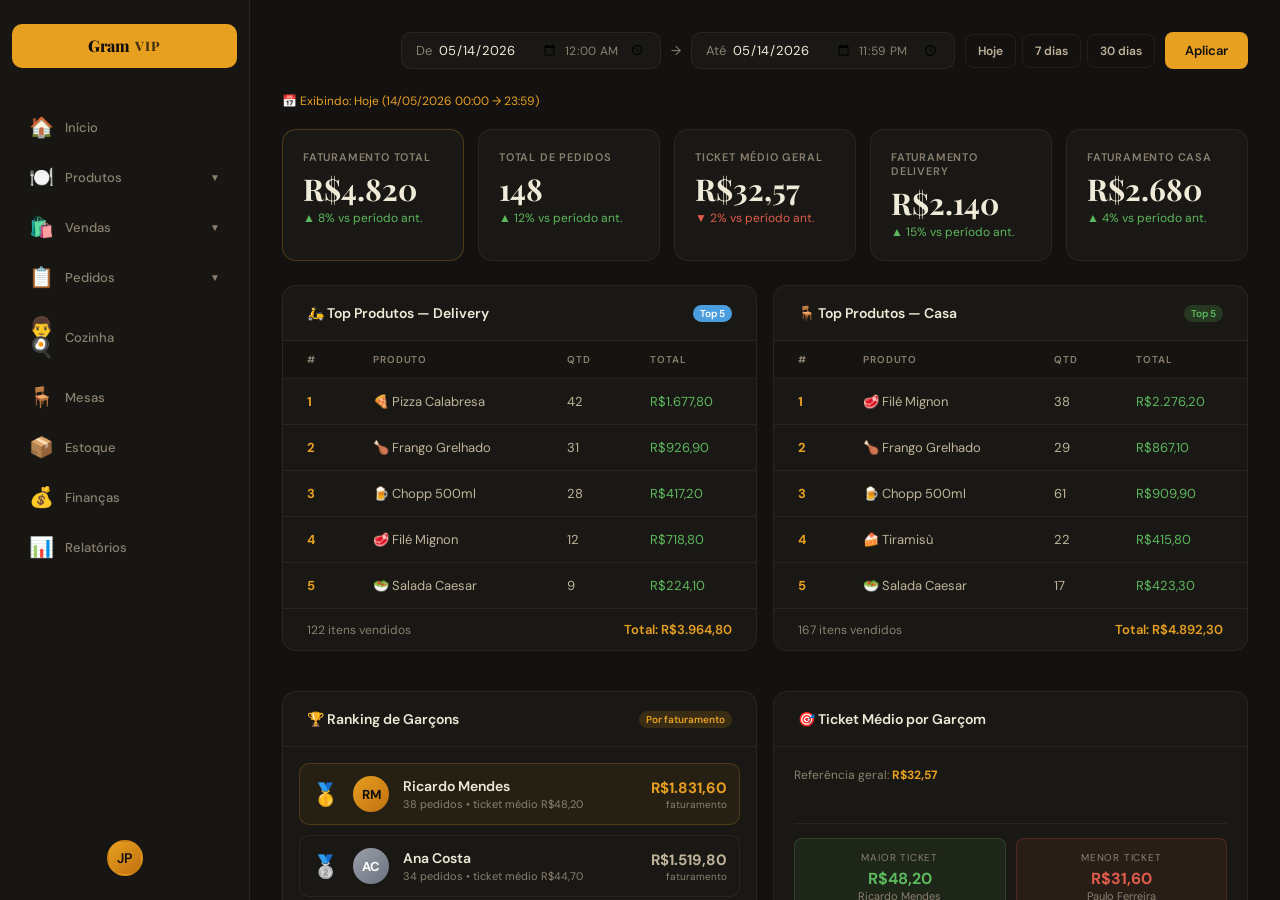
==== commit 78e3bef8: "Resolve merge" ====
--- a/index.html
+++ b/index.html
@@ -371,7 +371,134 @@
   </div>
 
   <!-- DELIVERY ECOMMERCE -->
+<<<<<<< HEAD
+  <!-- DELIVERY UNIFICADO -->
+  <div class="page" id="page-vendas-delivery">
+    <div class="page-header">
+      <div>
+        <div class="page-title">Delivery</div>
+        <div class="page-sub">Gestão de pedidos Ecommerce e Manual</div>
+      </div>
+      <button class="btn btn-primary" onclick="abrirModalNovoDeliveryManual()">＋ Novo Pedido</button>
+    </div>
+
+    <!-- ABAS -->
+    <div style="padding:16px 24px;border-bottom:1px solid var(--border-soft);background:var(--card-bg);display:flex;gap:12px">
+      <button class="futuristic-tab active" data-delivery-tab="ecommerce" onclick="switchDeliveryTab('ecommerce', this)" style="padding:10px 20px">🌐 Ecommerce</button>
+      <button class="futuristic-tab" data-delivery-tab="manual" onclick="switchDeliveryTab('manual', this)" style="padding:10px 20px">📝 Manual</button>
+    </div>
+
+    <!-- KANBAN ECOMMERCE -->
+    <div id="delivery-ecommerce-pane" style="padding:24px;height:calc(100vh - 190px);overflow-x:auto;background:var(--bg);display:flex">
+      <div style="display:flex;gap:16px;height:100%;min-width:900px">
+        
+        <div style="flex:1;display:flex;flex-direction:column;background:var(--sidebar-bg);border-radius:12px;border:1px solid var(--border-soft)">
+          <div style="padding:16px;border-bottom:1px solid var(--border-soft);font-weight:600;display:flex;justify-content:space-between">
+            NOVO <span id="badge-kanban-novo" style="background:var(--accent);color:#000;padding:2px 8px;border-radius:12px;font-size:11px">0</span>
+          </div>
+          <div id="col-kanban-novo" data-status="novo" ondragover="allowDrop(event)" ondrop="dropKanban(event)" style="padding:12px;flex:1;overflow-y:auto;display:flex;flex-direction:column;gap:12px">
+          </div>
+        </div>
+
+        <div style="flex:1;display:flex;flex-direction:column;background:var(--sidebar-bg);border-radius:12px;border:1px solid var(--border-soft)">
+          <div style="padding:16px;border-bottom:1px solid var(--border-soft);font-weight:600;display:flex;justify-content:space-between">
+            EM PREPARO <span id="badge-kanban-preparo" style="background:var(--accent);color:#000;padding:2px 8px;border-radius:12px;font-size:11px">0</span>
+          </div>
+          <div id="col-kanban-preparo" data-status="preparo" ondragover="allowDrop(event)" ondrop="dropKanban(event)" style="padding:12px;flex:1;overflow-y:auto;display:flex;flex-direction:column;gap:12px">
+          </div>
+        </div>
+
+        <div style="flex:1;display:flex;flex-direction:column;background:var(--sidebar-bg);border-radius:12px;border:1px solid var(--border-soft)">
+          <div style="padding:16px;border-bottom:1px solid var(--border-soft);font-weight:600;display:flex;justify-content:space-between">
+            SAIU PARA ENTREGA <span id="badge-kanban-saiu_entrega" style="background:var(--accent);color:#000;padding:2px 8px;border-radius:12px;font-size:11px">0</span>
+          </div>
+          <div id="col-kanban-saiu_entrega" data-status="saiu_entrega" ondragover="allowDrop(event)" ondrop="dropKanban(event)" style="padding:12px;flex:1;overflow-y:auto;display:flex;flex-direction:column;gap:12px">
+          </div>
+        </div>
+
+        <div style="flex:1;display:flex;flex-direction:column;background:var(--sidebar-bg);border-radius:12px;border:1px solid var(--border-soft)">
+          <div style="padding:16px;border-bottom:1px solid var(--border-soft);font-weight:600;display:flex;justify-content:space-between">
+            PEDIDO PRONTO <span id="badge-kanban-pronto" style="background:var(--success);color:#fff;padding:2px 8px;border-radius:12px;font-size:11px">0</span>
+          </div>
+          <div id="col-kanban-pronto" data-status="pronto" ondragover="allowDrop(event)" ondrop="dropKanban(event)" style="padding:12px;flex:1;overflow-y:auto;display:flex;flex-direction:column;gap:12px">
+          </div>
+        </div>
+
+        <div style="flex:1;display:flex;flex-direction:column;background:var(--sidebar-bg);border-radius:12px;border:1px solid var(--border-soft)">
+          <div style="padding:16px;border-bottom:1px solid var(--border-soft);font-weight:600;display:flex;justify-content:space-between">
+            FINALIZADO <span id="badge-kanban-finalizado" style="background:var(--success);color:#fff;padding:2px 8px;border-radius:12px;font-size:11px">0</span>
+          </div>
+          <div id="col-kanban-finalizado" data-status="finalizado" ondragover="allowDrop(event)" ondrop="dropKanban(event)" style="padding:12px;flex:1;overflow-y:auto;display:flex;flex-direction:column;gap:12px">
+          </div>
+        </div>
+      </div>
+    </div>
+
+    <!-- KANBAN MANUAL -->
+    <div id="delivery-manual-pane" style="padding:24px;height:calc(100vh - 190px);overflow-x:auto;background:var(--bg);display:none;flex">
+      <div style="display:flex;gap:16px;height:100%;min-width:600px">
+        
+        <div style="flex:1;display:flex;flex-direction:column;background:var(--sidebar-bg);border-radius:12px;border:1px solid var(--border-soft)">
+          <div style="padding:16px;border-bottom:1px solid var(--border-soft);font-weight:600;display:flex;justify-content:space-between">
+            EM PREPARO <span id="badge-kanban-manual-preparo" style="background:var(--accent);color:#000;padding:2px 8px;border-radius:12px;font-size:11px">0</span>
+          </div>
+          <div id="col-kanban-manual-preparo" data-status="preparo" ondragover="allowDropManual(event)" ondrop="dropKanbanManual(event)" style="padding:12px;flex:1;overflow-y:auto;display:flex;flex-direction:column;gap:12px">
+          </div>
+        </div>
+
+        <div style="flex:1;display:flex;flex-direction:column;background:var(--sidebar-bg);border-radius:12px;border:1px solid var(--border-soft)">
+          <div style="padding:16px;border-bottom:1px solid var(--border-soft);font-weight:600;display:flex;justify-content:space-between">
+            PEDIDO PRONTO <span id="badge-kanban-manual-pronto" style="background:var(--success);color:#fff;padding:2px 8px;border-radius:12px;font-size:11px">0</span>
+          </div>
+          <div id="col-kanban-manual-pronto" data-status="pronto" ondragover="allowDropManual(event)" ondrop="dropKanbanManual(event)" style="padding:12px;flex:1;overflow-y:auto;display:flex;flex-direction:column;gap:12px">
+          </div>
+        </div>
+
+        <div style="flex:1;display:flex;flex-direction:column;background:var(--sidebar-bg);border-radius:12px;border:1px solid var(--border-soft)">
+          <div style="padding:16px;border-bottom:1px solid var(--border-soft);font-weight:600;display:flex;justify-content:space-between">
+            FINALIZADO <span id="badge-kanban-manual-finalizado" style="background:var(--success);color:#fff;padding:2px 8px;border-radius:12px;font-size:11px">0</span>
+          </div>
+          <div id="col-kanban-manual-finalizado" data-status="finalizado" ondragover="allowDropManual(event)" ondrop="dropKanbanManual(event)" style="padding:12px;flex:1;overflow-y:auto;display:flex;flex-direction:column;gap:12px">
+          </div>
+        </div>
+      </div>
+    </div>
+  </div>
+
+  <div class="modal-overlay" id="modal-novo-delivery-manual-overlay"></div>
+  <div class="modal" id="modal-novo-delivery-manual" style="width:500px">
+    <div class="modal-header">
+      <h3 style="font-family:'Playfair Display',serif;font-size:20px;margin:0">Novo Pedido Delivery</h3>
+      <button class="btn btn-ghost" onclick="fecharModalNovoDeliveryManual()" style="padding:8px">✕</button>
+    </div>
+    <div class="modal-body" style="padding-top:16px">
+      <div class="form-group">
+        <label class="form-label">Nome do Cliente</label>
+        <input type="text" id="f-manual-nome" class="form-input" placeholder="Ex: João Silva">
+      </div>
+      <div class="form-group">
+        <label class="form-label">Telefone / WhatsApp</label>
+        <input type="text" id="f-manual-telefone" class="form-input" placeholder="(00) 00000-0000">
+      </div>
+      <div class="form-group">
+        <label class="form-label">Endereço de Entrega</label>
+        <input type="text" id="f-manual-endereco" class="form-input" placeholder="Rua, Número, Complemento">
+      </div>
+      <div class="form-group" style="margin-top:12px">
+        <label class="form-label">Taxa de Entrega (R$)</label>
+        <input type="text" id="f-manual-taxa" class="form-input" placeholder="0,00" oninput="formatarValorMonetario(this)">
+      </div>
+    </div>
+    <div class="modal-footer" style="justify-content:flex-end">
+      <button class="btn btn-primary" onclick="iniciarPedidoManual()">Iniciar Pedido</button>
+    </div>
+  </div>
+
+  <!-- DELIVERY ECOMMERCE (ANTIGO - MANTER COMPATIBILIDADE) -->
+  <div class="page" id="page-vendas-delivery-ecommerce" style="display:none">
+=======
   <div class="page" id="page-vendas-delivery-ecommerce">
+>>>>>>> 7d6b495e688456aeff515e1e6755c6d711f98b1d
     <div class="page-header">
       <div>
         <div class="page-title">Pedidos Ecommerce</div>
@@ -425,8 +552,13 @@
     </div>
   </div>
 
+<<<<<<< HEAD
+  <!-- DELIVERY MANUAL (ANTIGO - MANTER COMPATIBILIDADE) -->
+  <div class="page" id="page-vendas-delivery-manual" style="display:none">
+=======
   <!-- DELIVERY MANUAL -->
   <div class="page" id="page-vendas-delivery-manual">
+>>>>>>> 7d6b495e688456aeff515e1e6755c6d711f98b1d
     <div class="page-header">
       <div>
         <div class="page-title">Pedidos Delivery (Manual)</div>
@@ -486,7 +618,11 @@
       </div>
       <div class="form-group" style="margin-top:12px">
         <label class="form-label">Taxa de Entrega (R$)</label>
+<<<<<<< HEAD
+        <input type="text" id="f-manual-taxa" class="form-input" placeholder="0,00" oninput="formatarValorMonetario(this)">
+=======
         <input type="number" id="f-manual-taxa" class="form-input" placeholder="0.00" step="0.01">
+>>>>>>> 7d6b495e688456aeff515e1e6755c6d711f98b1d
       </div>
     </div>
     <div class="modal-footer" style="justify-content:flex-end">
@@ -731,7 +867,11 @@
         <div style="display:grid;grid-template-columns:repeat(3, 1fr);gap:14px;margin-bottom:14px">
           <div class="form-group" style="margin:0">
             <label class="form-label">Custo (R$)</label>
+<<<<<<< HEAD
+            <input id="f-custo" class="form-input" type="text" placeholder="0,00" oninput="formatarValorMonetario(this); calcMarkup()" />
+=======
             <input id="f-custo" class="form-input" type="number" step="0.01" placeholder="0,00" oninput="calcMarkup()" />
+>>>>>>> 7d6b495e688456aeff515e1e6755c6d711f98b1d
             <div style="font-size:10px;color:var(--text-dim);margin-top:4px" id="lbl-gera-ficha">Gera via Ficha Técnica</div>
           </div>
           <div class="form-group" id="wrapper-markup" style="margin:0">
@@ -740,7 +880,11 @@
           </div>
           <div class="form-group" id="wrapper-venda" style="margin:0">
             <label class="form-label">Venda Salão (R$)</label>
+<<<<<<< HEAD
+            <input id="f-venda" class="form-input" type="text" placeholder="0,00" oninput="formatarValorMonetario(this)" />
+=======
             <input id="f-venda" class="form-input" type="number" step="0.01" placeholder="0,00" />
+>>>>>>> 7d6b495e688456aeff515e1e6755c6d711f98b1d
           </div>
         </div>
 
@@ -872,7 +1016,11 @@
         <div style="display:grid;grid-template-columns:1fr 2fr;gap:14px">
           <div class="form-group">
             <label class="form-label">Preço Delivery (R$)</label>
+<<<<<<< HEAD
+            <input id="f-venda-delivery" class="form-input" type="text" placeholder="Igual Salão" oninput="formatarValorMonetario(this)" />
+=======
             <input id="f-venda-delivery" class="form-input" type="number" step="0.01" placeholder="Igual Salão" />
+>>>>>>> 7d6b495e688456aeff515e1e6755c6d711f98b1d
           </div>
           <div>
             <div style="font-size:11px;color:var(--text-dim);margin-top:24px">Se vazio, usará o valor cadastrado na aba Geral.</div>
@@ -1311,8 +1459,20 @@
         </div>
       </div>
 
+<<<<<<< HEAD
+      <div style="width:250px;display:flex;justify-content:flex-end;gap:12px">
+        <div style="position:relative">
+          <button class="btn btn-ghost" id="btn-acoes-caixa" onclick="toggleMenuAcoesCaixa()" style="display:none">⚙️ Ações do Caixa</button>
+          <div id="menu-acoes-caixa" style="position:absolute;top:100%;right:0;margin-top:8px;background:var(--card-bg);border:1px solid var(--border-soft);border-radius:8px;box-shadow:0 4px 12px rgba(0,0,0,0.3);min-width:200px;display:none;z-index:100;overflow:hidden">
+            <button style="width:100%;padding:12px 16px;border:none;background:none;color:var(--text);text-align:left;cursor:pointer;font-size:13px;border-bottom:1px solid var(--border-soft);transition:background 0.2s" onmouseover="this.style.background='rgba(255,255,255,0.05)'" onmouseout="this.style.background='none'" onclick="abrirSangria()">💸 Sangria de Caixa</button>
+            <button style="width:100%;padding:12px 16px;border:none;background:none;color:var(--text);text-align:left;cursor:pointer;font-size:13px;border-bottom:1px solid var(--border-soft);transition:background 0.2s" onmouseover="this.style.background='rgba(255,255,255,0.05)'" onmouseout="this.style.background='none'" onclick="abrirSuprimento()">📥 Suprimento</button>
+            <button style="width:100%;padding:12px 16px;border:none;background:none;color:var(--danger);text-align:left;cursor:pointer;font-size:13px;transition:background 0.2s" onmouseover="this.style.background='rgba(224,92,74,0.1)'" onmouseout="this.style.background='none'" onclick="fecharCaixa()">🔒 Fechar Caixa</button>
+          </div>
+        </div>
+=======
       <div style="width:250px;display:flex;justify-content:flex-end">
         <button class="btn btn-ghost" id="btn-fechar-caixa" onclick="fecharCaixa()" style="display:none;border-color:var(--danger);color:var(--danger)">🔒 Fechar Caixa</button>
+>>>>>>> 7d6b495e688456aeff515e1e6755c6d711f98b1d
       </div>
     </div>
 
@@ -1326,7 +1486,11 @@
         <div class="card" style="padding:24px;width:300px">
           <div class="form-group">
             <label class="form-label">Fundo de Troco Inicial (R$)</label>
+<<<<<<< HEAD
+            <input type="text" id="f-fundo-troco" class="form-input" placeholder="0,00" value="0,00" data-inicial="true" oninput="formatarValorMonetario(this)" />
+=======
             <input type="number" id="f-fundo-troco" class="form-input" placeholder="0.00" value="0.00" step="0.01" />
+>>>>>>> 7d6b495e688456aeff515e1e6755c6d711f98b1d
           </div>
           <button class="btn btn-primary" style="width:100%" onclick="abrirCaixa()">Abrir Caixa</button>
         </div>
@@ -1363,6 +1527,85 @@
         </div>
       </div>
 
+<<<<<<< HEAD
+      <!-- OVERLAY SANGRIA DE CAIXA -->
+      <div id="sangria-overlay" style="position:absolute;inset:0;background:rgba(0,0,0,0.8);z-index:51;display:flex;align-items:center;justify-content:center;opacity:0;pointer-events:none;transition:opacity 0.2s">
+        <div id="sangria-modal" class="card" style="width:400px;padding:0;transform:translateY(20px);transition:transform 0.3s">
+          <div style="padding:20px;border-bottom:1px solid var(--border-soft);display:flex;justify-content:space-between;align-items:center">
+            <h3 style="margin:0;font-family:'Playfair Display',serif">💸 Sangria de Caixa</h3>
+            <button onclick="cancelarSangria()" style="background:none;border:none;color:var(--text-dim);cursor:pointer;font-size:18px">✕</button>
+          </div>
+          <div style="padding:20px">
+            <p style="font-size:13px;color:var(--text-dim);margin-bottom:20px;line-height:1.4">Registre o valor retirado do caixa para segurança e movimentação.</p>
+            
+            <div class="form-group">
+              <label class="form-label">Valor a Retirar (R$)</label>
+              <input type="text" id="f-sangria-valor" class="form-input" placeholder="0,00" data-inicial="true" oninput="formatarValorMonetario(this)" />
+            </div>
+            
+            <div class="form-group">
+              <label class="form-label">Motivo</label>
+              <select id="f-sangria-motivo" class="form-input" style="cursor:pointer">
+                <option value="">Selecione um motivo</option>
+                <option value="seguranca">Segurança</option>
+                <option value="movimentacao">Movimentação</option>
+                <option value="deposito">Depósito</option>
+                <option value="outro">Outro</option>
+              </select>
+            </div>
+            
+            <div class="form-group">
+              <label class="form-label">Observações</label>
+              <textarea id="f-sangria-obs" class="form-input" rows="3" placeholder="Observações adicionais..." style="resize:vertical"></textarea>
+            </div>
+          </div>
+          <div style="padding:20px;border-top:1px solid var(--border-soft);background:rgba(0,0,0,0.2);display:flex;gap:12px">
+            <button class="btn btn-ghost" style="flex:1" onclick="cancelarSangria()">Cancelar</button>
+            <button class="btn btn-primary" style="flex:1" onclick="confirmarSangria()">Registrar Sangria</button>
+          </div>
+        </div>
+      </div>
+
+      <!-- OVERLAY SUPRIMENTO -->
+      <div id="suprimento-overlay" style="position:absolute;inset:0;background:rgba(0,0,0,0.8);z-index:51;display:flex;align-items:center;justify-content:center;opacity:0;pointer-events:none;transition:opacity 0.2s">
+        <div id="suprimento-modal" class="card" style="width:400px;padding:0;transform:translateY(20px);transition:transform 0.3s">
+          <div style="padding:20px;border-bottom:1px solid var(--border-soft);display:flex;justify-content:space-between;align-items:center">
+            <h3 style="margin:0;font-family:'Playfair Display',serif">📥 Suprimento</h3>
+            <button onclick="cancelarSuprimento()" style="background:none;border:none;color:var(--text-dim);cursor:pointer;font-size:18px">✕</button>
+          </div>
+          <div style="padding:20px">
+            <p style="font-size:13px;color:var(--text-dim);margin-bottom:20px;line-height:1.4">Registre o valor adicionado ao caixa para reposição.</p>
+            
+            <div class="form-group">
+              <label class="form-label">Valor a Adicionar (R$)</label>
+              <input type="text" id="f-suprimento-valor" class="form-input" placeholder="0,00" data-inicial="true" oninput="formatarValorMonetario(this)" />
+            </div>
+            
+            <div class="form-group">
+              <label class="form-label">Origem</label>
+              <select id="f-suprimento-origem" class="form-input" style="cursor:pointer">
+                <option value="">Selecione a origem</option>
+                <option value="gerente">Gerente</option>
+                <option value="caixa-principal">Caixa Principal</option>
+                <option value="banco">Banco</option>
+                <option value="outro">Outro</option>
+              </select>
+            </div>
+            
+            <div class="form-group">
+              <label class="form-label">Observações</label>
+              <textarea id="f-suprimento-obs" class="form-input" rows="3" placeholder="Observações adicionais..." style="resize:vertical"></textarea>
+            </div>
+          </div>
+          <div style="padding:20px;border-top:1px solid var(--border-soft);background:rgba(0,0,0,0.2);display:flex;gap:12px">
+            <button class="btn btn-ghost" style="flex:1" onclick="cancelarSuprimento()">Cancelar</button>
+            <button class="btn btn-primary" style="flex:1" onclick="confirmarSuprimento()">Registrar Suprimento</button>
+          </div>
+        </div>
+      </div>
+
+=======
+>>>>>>> 7d6b495e688456aeff515e1e6755c6d711f98b1d
       <!-- VENDA DIRETA -->
       <div class="caixa-pane active" id="pane-venda-direta" style="display:flex;height:100%">
         <!-- LISTA PRODUTOS E NAVEGAÇÃO -->
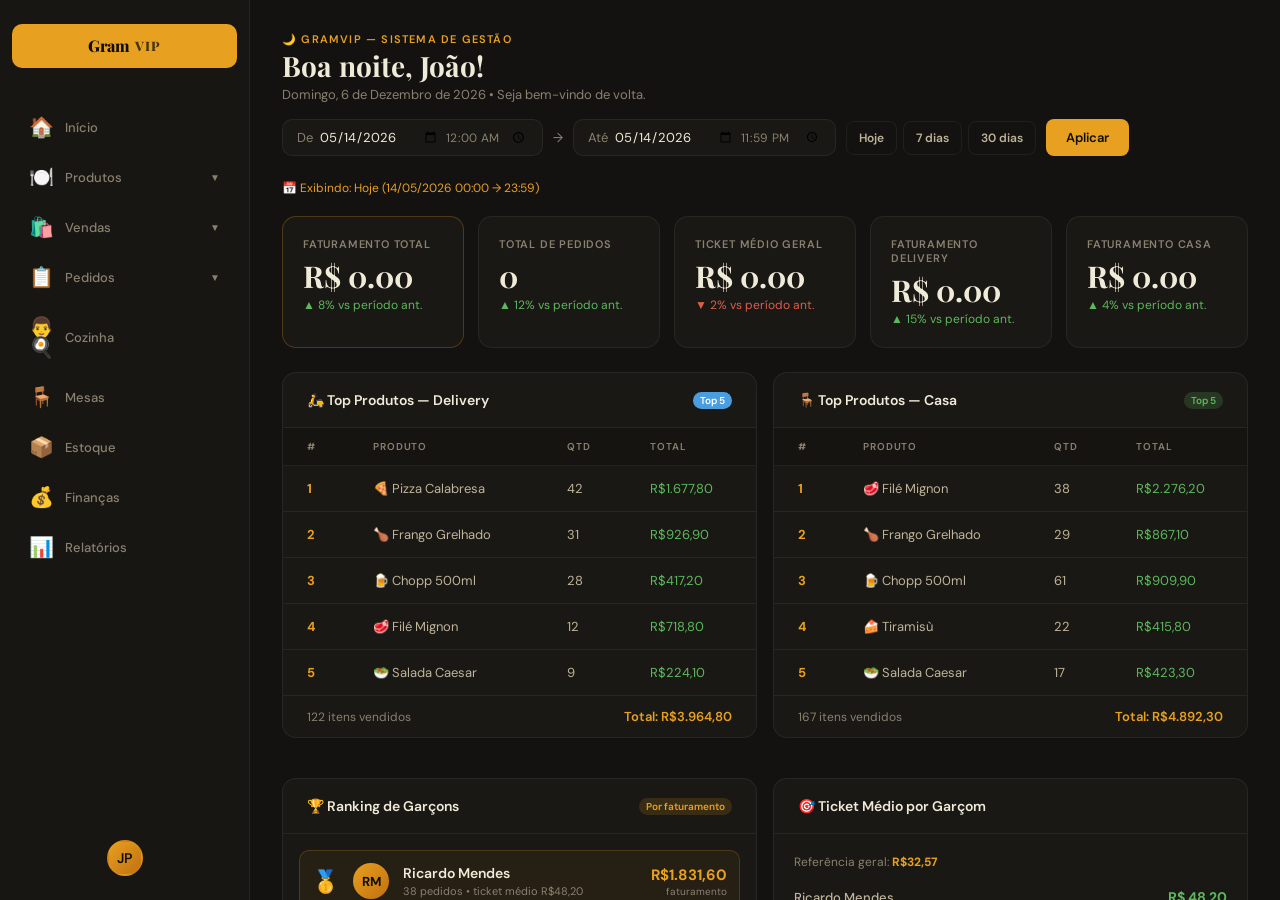
==== commit 42bfa5ac: "atualização gramvip" ====
--- a/index.html
+++ b/index.html
@@ -1,4 +1,4 @@
-<!DOCTYPE html>
+﻿<!DOCTYPE html>
 <html lang="pt-BR">
 <head>
 <meta charset="UTF-8">
@@ -371,21 +371,22 @@
   </div>
 
   <!-- DELIVERY ECOMMERCE -->
-<<<<<<< HEAD
   <!-- DELIVERY UNIFICADO -->
   <div class="page" id="page-vendas-delivery">
     <div class="page-header">
       <div>
         <div class="page-title">Delivery</div>
-        <div class="page-sub">Gestão de pedidos Ecommerce e Manual</div>
+        <div class="page-sub">Gestão única de pedidos Delivery, incluindo Ecommerce e Manual</div>
       </div>
       <button class="btn btn-primary" onclick="abrirModalNovoDeliveryManual()">＋ Novo Pedido</button>
     </div>
 
-    <!-- ABAS -->
-    <div style="padding:16px 24px;border-bottom:1px solid var(--border-soft);background:var(--card-bg);display:flex;gap:12px">
-      <button class="futuristic-tab active" data-delivery-tab="ecommerce" onclick="switchDeliveryTab('ecommerce', this)" style="padding:10px 20px">🌐 Ecommerce</button>
-      <button class="futuristic-tab" data-delivery-tab="manual" onclick="switchDeliveryTab('manual', this)" style="padding:10px 20px">📝 Manual</button>
+    <div style="padding:16px 24px;border-bottom:1px solid var(--border-soft);background:var(--card-bg);display:flex;justify-content:space-between;align-items:center;gap:12px">
+      <div>
+        <div style="font-weight:600">Kanban único de pedidos</div>
+        <div style="font-size:13px;color:var(--text-dim);margin-top:4px">Pedidos Ecommerce e Manuais juntos em um fluxo único.</div>
+      </div>
+      <button class="btn btn-secondary" onclick="fecharDelivery()">🔒 Fechar Delivery</button>
     </div>
 
     <!-- KANBAN ECOMMERCE -->
@@ -434,33 +435,30 @@
       </div>
     </div>
 
-    <!-- KANBAN MANUAL -->
-    <div id="delivery-manual-pane" style="padding:24px;height:calc(100vh - 190px);overflow-x:auto;background:var(--bg);display:none;flex">
-      <div style="display:flex;gap:16px;height:100%;min-width:600px">
-        
-        <div style="flex:1;display:flex;flex-direction:column;background:var(--sidebar-bg);border-radius:12px;border:1px solid var(--border-soft)">
-          <div style="padding:16px;border-bottom:1px solid var(--border-soft);font-weight:600;display:flex;justify-content:space-between">
-            EM PREPARO <span id="badge-kanban-manual-preparo" style="background:var(--accent);color:#000;padding:2px 8px;border-radius:12px;font-size:11px">0</span>
-          </div>
-          <div id="col-kanban-manual-preparo" data-status="preparo" ondragover="allowDropManual(event)" ondrop="dropKanbanManual(event)" style="padding:12px;flex:1;overflow-y:auto;display:flex;flex-direction:column;gap:12px">
-          </div>
-        </div>
-
-        <div style="flex:1;display:flex;flex-direction:column;background:var(--sidebar-bg);border-radius:12px;border:1px solid var(--border-soft)">
-          <div style="padding:16px;border-bottom:1px solid var(--border-soft);font-weight:600;display:flex;justify-content:space-between">
-            PEDIDO PRONTO <span id="badge-kanban-manual-pronto" style="background:var(--success);color:#fff;padding:2px 8px;border-radius:12px;font-size:11px">0</span>
-          </div>
-          <div id="col-kanban-manual-pronto" data-status="pronto" ondragover="allowDropManual(event)" ondrop="dropKanbanManual(event)" style="padding:12px;flex:1;overflow-y:auto;display:flex;flex-direction:column;gap:12px">
-          </div>
-        </div>
-
-        <div style="flex:1;display:flex;flex-direction:column;background:var(--sidebar-bg);border-radius:12px;border:1px solid var(--border-soft)">
-          <div style="padding:16px;border-bottom:1px solid var(--border-soft);font-weight:600;display:flex;justify-content:space-between">
-            FINALIZADO <span id="badge-kanban-manual-finalizado" style="background:var(--success);color:#fff;padding:2px 8px;border-radius:12px;font-size:11px">0</span>
-          </div>
-          <div id="col-kanban-manual-finalizado" data-status="finalizado" ondragover="allowDropManual(event)" ondrop="dropKanbanManual(event)" style="padding:12px;flex:1;overflow-y:auto;display:flex;flex-direction:column;gap:12px">
-          </div>
-        </div>
+  </div>
+
+  <div id="delivery-fechamento-overlay" style="position:absolute;inset:0;background:rgba(0,0,0,0.8);z-index:51;display:flex;align-items:center;justify-content:center;opacity:0;pointer-events:none;transition:opacity 0.2s">
+    <div class="card" style="width:420px;max-height:90vh;display:flex;flex-direction:column;transform:translateY(20px);transition:transform 0.3s">
+      <div style="padding:20px;border-bottom:1px solid var(--border-soft);display:flex;justify-content:space-between;align-items:center">
+        <h3 style="margin:0;font-family:'Playfair Display',serif">Fechamento de Delivery</h3>
+        <button onclick="cancelarFechamentoDelivery()" style="background:none;border:none;color:var(--text-dim);cursor:pointer;font-size:18px">✕</button>
+      </div>
+      <div style="padding:20px;overflow-y:auto;flex:1">
+        <p style="font-size:13px;color:var(--text-dim);margin-bottom:20px;line-height:1.4">Preencha as formas de pagamento e marque se deseja acertar com os entregadores.</p>
+        <div id="delivery-fechamento-pagamentos-container" style="margin-bottom:20px"></div>
+        <div style="border-top:1px dashed var(--border-soft);padding-top:20px;margin-bottom:20px">
+          <label style="display:flex;justify-content:space-between;align-items:center;cursor:pointer">
+            <span style="font-weight:600;font-size:14px">Acerto com entregadores?</span>
+            <label class="tog" style="margin:0">
+              <input type="checkbox" id="chk-delivery-entregadores" onchange="toggleDeliveryEntregadores()">
+              <span class="tog-track"></span>
+            </label>
+          </label>
+          <div id="delivery-fechamento-entregadores-container" style="display:none;margin-top:16px;background:var(--card-bg);padding:12px;border-radius:8px;border:1px solid var(--border-soft)"></div>
+        </div>
+      </div>
+      <div style="padding:20px;border-top:1px solid var(--border-soft);background:rgba(0,0,0,0.02)">
+        <button class="btn btn-primary" style="width:100%" onclick="confirmarFechamentoDelivery()">Confirmar Fechamento</button>
       </div>
     </div>
   </div>
@@ -496,9 +494,6 @@
 
   <!-- DELIVERY ECOMMERCE (ANTIGO - MANTER COMPATIBILIDADE) -->
   <div class="page" id="page-vendas-delivery-ecommerce" style="display:none">
-=======
-  <div class="page" id="page-vendas-delivery-ecommerce">
->>>>>>> 7d6b495e688456aeff515e1e6755c6d711f98b1d
     <div class="page-header">
       <div>
         <div class="page-title">Pedidos Ecommerce</div>
@@ -552,13 +547,8 @@
     </div>
   </div>
 
-<<<<<<< HEAD
   <!-- DELIVERY MANUAL (ANTIGO - MANTER COMPATIBILIDADE) -->
   <div class="page" id="page-vendas-delivery-manual" style="display:none">
-=======
-  <!-- DELIVERY MANUAL -->
-  <div class="page" id="page-vendas-delivery-manual">
->>>>>>> 7d6b495e688456aeff515e1e6755c6d711f98b1d
     <div class="page-header">
       <div>
         <div class="page-title">Pedidos Delivery (Manual)</div>
@@ -618,11 +608,7 @@
       </div>
       <div class="form-group" style="margin-top:12px">
         <label class="form-label">Taxa de Entrega (R$)</label>
-<<<<<<< HEAD
         <input type="text" id="f-manual-taxa" class="form-input" placeholder="0,00" oninput="formatarValorMonetario(this)">
-=======
-        <input type="number" id="f-manual-taxa" class="form-input" placeholder="0.00" step="0.01">
->>>>>>> 7d6b495e688456aeff515e1e6755c6d711f98b1d
       </div>
     </div>
     <div class="modal-footer" style="justify-content:flex-end">
@@ -867,11 +853,7 @@
         <div style="display:grid;grid-template-columns:repeat(3, 1fr);gap:14px;margin-bottom:14px">
           <div class="form-group" style="margin:0">
             <label class="form-label">Custo (R$)</label>
-<<<<<<< HEAD
             <input id="f-custo" class="form-input" type="text" placeholder="0,00" oninput="formatarValorMonetario(this); calcMarkup()" />
-=======
-            <input id="f-custo" class="form-input" type="number" step="0.01" placeholder="0,00" oninput="calcMarkup()" />
->>>>>>> 7d6b495e688456aeff515e1e6755c6d711f98b1d
             <div style="font-size:10px;color:var(--text-dim);margin-top:4px" id="lbl-gera-ficha">Gera via Ficha Técnica</div>
           </div>
           <div class="form-group" id="wrapper-markup" style="margin:0">
@@ -880,11 +862,7 @@
           </div>
           <div class="form-group" id="wrapper-venda" style="margin:0">
             <label class="form-label">Venda Salão (R$)</label>
-<<<<<<< HEAD
             <input id="f-venda" class="form-input" type="text" placeholder="0,00" oninput="formatarValorMonetario(this)" />
-=======
-            <input id="f-venda" class="form-input" type="number" step="0.01" placeholder="0,00" />
->>>>>>> 7d6b495e688456aeff515e1e6755c6d711f98b1d
           </div>
         </div>
 
@@ -1016,11 +994,7 @@
         <div style="display:grid;grid-template-columns:1fr 2fr;gap:14px">
           <div class="form-group">
             <label class="form-label">Preço Delivery (R$)</label>
-<<<<<<< HEAD
             <input id="f-venda-delivery" class="form-input" type="text" placeholder="Igual Salão" oninput="formatarValorMonetario(this)" />
-=======
-            <input id="f-venda-delivery" class="form-input" type="number" step="0.01" placeholder="Igual Salão" />
->>>>>>> 7d6b495e688456aeff515e1e6755c6d711f98b1d
           </div>
           <div>
             <div style="font-size:11px;color:var(--text-dim);margin-top:24px">Se vazio, usará o valor cadastrado na aba Geral.</div>
@@ -1298,18 +1272,106 @@
       <button class="btn btn-primary">＋ Adicionar Mesa</button>
     </div>
     <div style="display:grid;grid-template-columns:repeat(5,1fr);gap:14px;margin-bottom:24px">
-      ${[1,2,3,4,5,6,7,8,9,10,11,12,13,14,15,16,17,18,19,20].map(n => {
-        const states = ['occupied','occupied','free','occupied','free','occupied','free','free','occupied','occupied','occupied','free','occupied','occupied','free','free','occupied','free','occupied','free'];
-        const s = states[n-1];
-        const bg = s === 'occupied' ? 'rgba(232,160,32,0.12)' : 'rgba(92,184,92,0.08)';
-        const bc = s === 'occupied' ? 'rgba(232,160,32,0.3)' : 'rgba(92,184,92,0.3)';
-        const ic = s === 'occupied' ? '🔴' : '🟢';
-        return `<div style="background:${bg};border:1px solid ${bc};border-radius:12px;padding:18px;text-align:center;cursor:pointer;transition:transform 0.15s" onmouseover="this.style.transform='scale(1.04)'" onmouseout="this.style.transform='scale(1)'">
-          <div style="font-size:20px;margin-bottom:4px">${ic}</div>
-          <div style="font-family:'Playfair Display',serif;font-size:18px;font-weight:700;color:var(--text)">M${n}</div>
-          <div style="font-size:10px;color:var(--text-dim);margin-top:2px">${s === 'occupied' ? '4 pessoas' : 'Livre'}</div>
-        </div>`;
-      }).join('')}
+      <div style="background:rgba(232,160,32,0.12);border:1px solid rgba(232,160,32,0.3);border-radius:12px;padding:18px;text-align:center;cursor:pointer;transition:transform 0.15s">
+        <div style="font-size:20px;margin-bottom:4px">??</div>
+        <div style="font-family:'Playfair Display',serif;font-size:18px;font-weight:700;color:var(--text)">M1</div>
+        <div style="font-size:10px;color:var(--text-dim);margin-top:2px">4 pessoas</div>
+      </div>
+      <div style="background:rgba(232,160,32,0.12);border:1px solid rgba(232,160,32,0.3);border-radius:12px;padding:18px;text-align:center;cursor:pointer;transition:transform 0.15s">
+        <div style="font-size:20px;margin-bottom:4px">??</div>
+        <div style="font-family:'Playfair Display',serif;font-size:18px;font-weight:700;color:var(--text)">M2</div>
+        <div style="font-size:10px;color:var(--text-dim);margin-top:2px">4 pessoas</div>
+      </div>
+      <div style="background:rgba(92,184,92,0.08);border:1px solid rgba(92,184,92,0.3);border-radius:12px;padding:18px;text-align:center;cursor:pointer;transition:transform 0.15s">
+        <div style="font-size:20px;margin-bottom:4px">?</div>
+        <div style="font-family:'Playfair Display',serif;font-size:18px;font-weight:700;color:var(--text)">M3</div>
+        <div style="font-size:10px;color:var(--text-dim);margin-top:2px">Livre</div>
+      </div>
+      <div style="background:rgba(232,160,32,0.12);border:1px solid rgba(232,160,32,0.3);border-radius:12px;padding:18px;text-align:center;cursor:pointer;transition:transform 0.15s">
+        <div style="font-size:20px;margin-bottom:4px">??</div>
+        <div style="font-family:'Playfair Display',serif;font-size:18px;font-weight:700;color:var(--text)">M4</div>
+        <div style="font-size:10px;color:var(--text-dim);margin-top:2px">4 pessoas</div>
+      </div>
+      <div style="background:rgba(92,184,92,0.08);border:1px solid rgba(92,184,92,0.3);border-radius:12px;padding:18px;text-align:center;cursor:pointer;transition:transform 0.15s">
+        <div style="font-size:20px;margin-bottom:4px">?</div>
+        <div style="font-family:'Playfair Display',serif;font-size:18px;font-weight:700;color:var(--text)">M5</div>
+        <div style="font-size:10px;color:var(--text-dim);margin-top:2px">Livre</div>
+      </div>
+      <div style="background:rgba(232,160,32,0.12);border:1px solid rgba(232,160,32,0.3);border-radius:12px;padding:18px;text-align:center;cursor:pointer;transition:transform 0.15s">
+        <div style="font-size:20px;margin-bottom:4px">??</div>
+        <div style="font-family:'Playfair Display',serif;font-size:18px;font-weight:700;color:var(--text)">M6</div>
+        <div style="font-size:10px;color:var(--text-dim);margin-top:2px">4 pessoas</div>
+      </div>
+      <div style="background:rgba(92,184,92,0.08);border:1px solid rgba(92,184,92,0.3);border-radius:12px;padding:18px;text-align:center;cursor:pointer;transition:transform 0.15s">
+        <div style="font-size:20px;margin-bottom:4px">?</div>
+        <div style="font-family:'Playfair Display',serif;font-size:18px;font-weight:700;color:var(--text)">M7</div>
+        <div style="font-size:10px;color:var(--text-dim);margin-top:2px">Livre</div>
+      </div>
+      <div style="background:rgba(92,184,92,0.08);border:1px solid rgba(92,184,92,0.3);border-radius:12px;padding:18px;text-align:center;cursor:pointer;transition:transform 0.15s">
+        <div style="font-size:20px;margin-bottom:4px">?</div>
+        <div style="font-family:'Playfair Display',serif;font-size:18px;font-weight:700;color:var(--text)">M8</div>
+        <div style="font-size:10px;color:var(--text-dim);margin-top:2px">Livre</div>
+      </div>
+      <div style="background:rgba(232,160,32,0.12);border:1px solid rgba(232,160,32,0.3);border-radius:12px;padding:18px;text-align:center;cursor:pointer;transition:transform 0.15s">
+        <div style="font-size:20px;margin-bottom:4px">??</div>
+        <div style="font-family:'Playfair Display',serif;font-size:18px;font-weight:700;color:var(--text)">M9</div>
+        <div style="font-size:10px;color:var(--text-dim);margin-top:2px">4 pessoas</div>
+      </div>
+      <div style="background:rgba(232,160,32,0.12);border:1px solid rgba(232,160,32,0.3);border-radius:12px;padding:18px;text-align:center;cursor:pointer;transition:transform 0.15s">
+        <div style="font-size:20px;margin-bottom:4px">??</div>
+        <div style="font-family:'Playfair Display',serif;font-size:18px;font-weight:700;color:var(--text)">M10</div>
+        <div style="font-size:10px;color:var(--text-dim);margin-top:2px">4 pessoas</div>
+      </div>
+      <div style="background:rgba(92,184,92,0.08);border:1px solid rgba(92,184,92,0.3);border-radius:12px;padding:18px;text-align:center;cursor:pointer;transition:transform 0.15s">
+        <div style="font-size:20px;margin-bottom:4px">?</div>
+        <div style="font-family:'Playfair Display',serif;font-size:18px;font-weight:700;color:var(--text)">M11</div>
+        <div style="font-size:10px;color:var(--text-dim);margin-top:2px">Livre</div>
+      </div>
+      <div style="background:rgba(232,160,32,0.12);border:1px solid rgba(232,160,32,0.3);border-radius:12px;padding:18px;text-align:center;cursor:pointer;transition:transform 0.15s">
+        <div style="font-size:20px;margin-bottom:4px">??</div>
+        <div style="font-family:'Playfair Display',serif;font-size:18px;font-weight:700;color:var(--text)">M12</div>
+        <div style="font-size:10px;color:var(--text-dim);margin-top:2px">4 pessoas</div>
+      </div>
+      <div style="background:rgba(92,184,92,0.08);border:1px solid rgba(92,184,92,0.3);border-radius:12px;padding:18px;text-align:center;cursor:pointer;transition:transform 0.15s">
+        <div style="font-size:20px;margin-bottom:4px">?</div>
+        <div style="font-family:'Playfair Display',serif;font-size:18px;font-weight:700;color:var(--text)">M13</div>
+        <div style="font-size:10px;color:var(--text-dim);margin-top:2px">Livre</div>
+      </div>
+      <div style="background:rgba(92,184,92,0.08);border:1px solid rgba(92,184,92,0.3);border-radius:12px;padding:18px;text-align:center;cursor:pointer;transition:transform 0.15s">
+        <div style="font-size:20px;margin-bottom:4px">?</div>
+        <div style="font-family:'Playfair Display',serif;font-size:18px;font-weight:700;color:var(--text)">M14</div>
+        <div style="font-size:10px;color:var(--text-dim);margin-top:2px">Livre</div>
+      </div>
+      <div style="background:rgba(232,160,32,0.12);border:1px solid rgba(232,160,32,0.3);border-radius:12px;padding:18px;text-align:center;cursor:pointer;transition:transform 0.15s">
+        <div style="font-size:20px;margin-bottom:4px">??</div>
+        <div style="font-family:'Playfair Display',serif;font-size:18px;font-weight:700;color:var(--text)">M15</div>
+        <div style="font-size:10px;color:var(--text-dim);margin-top:2px">4 pessoas</div>
+      </div>
+      <div style="background:rgba(92,184,92,0.08);border:1px solid rgba(92,184,92,0.3);border-radius:12px;padding:18px;text-align:center;cursor:pointer;transition:transform 0.15s">
+        <div style="font-size:20px;margin-bottom:4px">?</div>
+        <div style="font-family:'Playfair Display',serif;font-size:18px;font-weight:700;color:var(--text)">M16</div>
+        <div style="font-size:10px;color:var(--text-dim);margin-top:2px">Livre</div>
+      </div>
+      <div style="background:rgba(92,184,92,0.08);border:1px solid rgba(92,184,92,0.3);border-radius:12px;padding:18px;text-align:center;cursor:pointer;transition:transform 0.15s">
+        <div style="font-size:20px;margin-bottom:4px">?</div>
+        <div style="font-family:'Playfair Display',serif;font-size:18px;font-weight:700;color:var(--text)">M17</div>
+        <div style="font-size:10px;color:var(--text-dim);margin-top:2px">Livre</div>
+      </div>
+      <div style="background:rgba(232,160,32,0.12);border:1px solid rgba(232,160,32,0.3);border-radius:12px;padding:18px;text-align:center;cursor:pointer;transition:transform 0.15s">
+        <div style="font-size:20px;margin-bottom:4px">??</div>
+        <div style="font-family:'Playfair Display',serif;font-size:18px;font-weight:700;color:var(--text)">M18</div>
+        <div style="font-size:10px;color:var(--text-dim);margin-top:2px">4 pessoas</div>
+      </div>
+      <div style="background:rgba(92,184,92,0.08);border:1px solid rgba(92,184,92,0.3);border-radius:12px;padding:18px;text-align:center;cursor:pointer;transition:transform 0.15s">
+        <div style="font-size:20px;margin-bottom:4px">?</div>
+        <div style="font-family:'Playfair Display',serif;font-size:18px;font-weight:700;color:var(--text)">M19</div>
+        <div style="font-size:10px;color:var(--text-dim);margin-top:2px">Livre</div>
+      </div>
+      <div style="background:rgba(232,160,32,0.12);border:1px solid rgba(232,160,32,0.3);border-radius:12px;padding:18px;text-align:center;cursor:pointer;transition:transform 0.15s">
+        <div style="font-size:20px;margin-bottom:4px">??</div>
+        <div style="font-family:'Playfair Display',serif;font-size:18px;font-weight:700;color:var(--text)">M20</div>
+        <div style="font-size:10px;color:var(--text-dim);margin-top:2px">4 pessoas</div>
+      </div>
     </div>
   </div>
 
@@ -1374,16 +1436,41 @@
       <div class="card-header"><span class="card-title">Vendas por Dia — Últimos 7 dias</span></div>
       <div style="padding:24px">
         <div style="display:flex;align-items:flex-end;gap:12px;height:120px">
-          ${[3200,4100,3800,4500,3900,4820,0].map((v,i) => {
-            const days = ['Seg','Ter','Qua','Qui','Sex','Sáb','Dom'];
-            const h = v ? Math.round((v/4820)*100) : 4;
-            const active = i === 5;
-            return `<div style="flex:1;display:flex;flex-direction:column;align-items:center;gap:6px">
-              <div style="font-size:10px;color:var(--text-dim)">R$${v ? (v/1000).toFixed(1)+'k' : '--'}</div>
-              <div style="width:100%;height:${h}%;background:${active ? 'var(--accent)' : 'rgba(232,160,32,0.2)'};border-radius:6px 6px 0 0;transition:height 0.3s"></div>
-              <div style="font-size:10px;color:${active?'var(--accent)':'var(--text-dim)'}">${days[i]}</div>
-            </div>`;
-          }).join('')}
+          <div style="flex:1;display:flex;flex-direction:column;align-items:center;gap:6px">
+            <div style="font-size:10px;color:var(--text-dim)">R$3.2k</div>
+            <div style="width:100%;height:66%;background:rgba(232,160,32,0.2);border-radius:6px 6px 0 0;transition:height 0.3s"></div>
+            <div style="font-size:10px;color:var(--text-dim)">Seg</div>
+          </div>
+          <div style="flex:1;display:flex;flex-direction:column;align-items:center;gap:6px">
+            <div style="font-size:10px;color:var(--text-dim)">R$4.1k</div>
+            <div style="width:100%;height:85%;background:rgba(232,160,32,0.2);border-radius:6px 6px 0 0;transition:height 0.3s"></div>
+            <div style="font-size:10px;color:var(--text-dim)">Ter</div>
+          </div>
+          <div style="flex:1;display:flex;flex-direction:column;align-items:center;gap:6px">
+            <div style="font-size:10px;color:var(--text-dim)">R$3.8k</div>
+            <div style="width:100%;height:79%;background:rgba(232,160,32,0.2);border-radius:6px 6px 0 0;transition:height 0.3s"></div>
+            <div style="font-size:10px;color:var(--text-dim)">Qua</div>
+          </div>
+          <div style="flex:1;display:flex;flex-direction:column;align-items:center;gap:6px">
+            <div style="font-size:10px;color:var(--text-dim)">R$4.5k</div>
+            <div style="width:100%;height:93%;background:rgba(232,160,32,0.2);border-radius:6px 6px 0 0;transition:height 0.3s"></div>
+            <div style="font-size:10px;color:var(--text-dim)">Qui</div>
+          </div>
+          <div style="flex:1;display:flex;flex-direction:column;align-items:center;gap:6px">
+            <div style="font-size:10px;color:var(--text-dim)">R$3.9k</div>
+            <div style="width:100%;height:81%;background:rgba(232,160,32,0.2);border-radius:6px 6px 0 0;transition:height 0.3s"></div>
+            <div style="font-size:10px;color:var(--text-dim)">Sex</div>
+          </div>
+          <div style="flex:1;display:flex;flex-direction:column;align-items:center;gap:6px">
+            <div style="font-size:10px;color:var(--accent)">R$4.8k</div>
+            <div style="width:100%;height:100%;background:var(--accent);border-radius:6px 6px 0 0;transition:height 0.3s"></div>
+            <div style="font-size:10px;color:var(--accent)">S�b</div>
+          </div>
+          <div style="flex:1;display:flex;flex-direction:column;align-items:center;gap:6px">
+            <div style="font-size:10px;color:var(--text-dim)">--</div>
+            <div style="width:100%;height:4%;background:rgba(232,160,32,0.2);border-radius:6px 6px 0 0;transition:height 0.3s"></div>
+            <div style="font-size:10px;color:var(--text-dim)">Dom</div>
+          </div>
         </div>
       </div>
     </div>
@@ -1459,7 +1546,6 @@
         </div>
       </div>
 
-<<<<<<< HEAD
       <div style="width:250px;display:flex;justify-content:flex-end;gap:12px">
         <div style="position:relative">
           <button class="btn btn-ghost" id="btn-acoes-caixa" onclick="toggleMenuAcoesCaixa()" style="display:none">⚙️ Ações do Caixa</button>
@@ -1469,10 +1555,6 @@
             <button style="width:100%;padding:12px 16px;border:none;background:none;color:var(--danger);text-align:left;cursor:pointer;font-size:13px;transition:background 0.2s" onmouseover="this.style.background='rgba(224,92,74,0.1)'" onmouseout="this.style.background='none'" onclick="fecharCaixa()">🔒 Fechar Caixa</button>
           </div>
         </div>
-=======
-      <div style="width:250px;display:flex;justify-content:flex-end">
-        <button class="btn btn-ghost" id="btn-fechar-caixa" onclick="fecharCaixa()" style="display:none;border-color:var(--danger);color:var(--danger)">🔒 Fechar Caixa</button>
->>>>>>> 7d6b495e688456aeff515e1e6755c6d711f98b1d
       </div>
     </div>
 
@@ -1486,11 +1568,7 @@
         <div class="card" style="padding:24px;width:300px">
           <div class="form-group">
             <label class="form-label">Fundo de Troco Inicial (R$)</label>
-<<<<<<< HEAD
             <input type="text" id="f-fundo-troco" class="form-input" placeholder="0,00" value="0,00" data-inicial="true" oninput="formatarValorMonetario(this)" />
-=======
-            <input type="number" id="f-fundo-troco" class="form-input" placeholder="0.00" value="0.00" step="0.01" />
->>>>>>> 7d6b495e688456aeff515e1e6755c6d711f98b1d
           </div>
           <button class="btn btn-primary" style="width:100%" onclick="abrirCaixa()">Abrir Caixa</button>
         </div>
@@ -1506,19 +1584,6 @@
           <div style="padding:20px;overflow-y:auto;flex:1">
             <p style="font-size:13px;color:var(--text-dim);margin-bottom:20px;line-height:1.4">Informe os valores contados na gaveta e nas maquininhas para registrar o fechamento. Deixe em branco se for zero.</p>
             <div id="fechamento-pagamentos-container" style="margin-bottom:20px"></div>
-            
-            <div style="border-top:1px dashed var(--border-soft);padding-top:20px;margin-bottom:20px">
-              <label style="display:flex;justify-content:space-between;align-items:center;cursor:pointer">
-                <span style="font-weight:600;font-size:14px">Acerto com Entregadores?</span>
-                <label class="tog" style="margin:0">
-                  <input type="checkbox" id="chk-fechamento-entregadores" onchange="toggleFechamentoEntregadores()">
-                  <span class="tog-track"></span>
-                </label>
-              </label>
-              <div id="fechamento-entregadores-container" style="display:none;margin-top:16px;background:var(--card-bg);padding:12px;border-radius:8px;border:1px solid var(--border-soft)">
-              </div>
-            </div>
-            
             <button class="btn btn-ghost" style="width:100%;border:1px solid var(--border-soft);margin-bottom:8px" onclick="imprimirRelatorioEntregadores()">🖨️ Relatório de Entregas</button>
           </div>
           <div style="padding:20px;border-top:1px solid var(--border-soft);background:rgba(0,0,0,0.2)">
@@ -1527,7 +1592,6 @@
         </div>
       </div>
 
-<<<<<<< HEAD
       <!-- OVERLAY SANGRIA DE CAIXA -->
       <div id="sangria-overlay" style="position:absolute;inset:0;background:rgba(0,0,0,0.8);z-index:51;display:flex;align-items:center;justify-content:center;opacity:0;pointer-events:none;transition:opacity 0.2s">
         <div id="sangria-modal" class="card" style="width:400px;padding:0;transform:translateY(20px);transition:transform 0.3s">
@@ -1604,8 +1668,6 @@
         </div>
       </div>
 
-=======
->>>>>>> 7d6b495e688456aeff515e1e6755c6d711f98b1d
       <!-- VENDA DIRETA -->
       <div class="caixa-pane active" id="pane-venda-direta" style="display:flex;height:100%">
         <!-- LISTA PRODUTOS E NAVEGAÇÃO -->
@@ -2100,3 +2162,4 @@
 <div id="toast-container"></div>
 </body>
 </html>
+
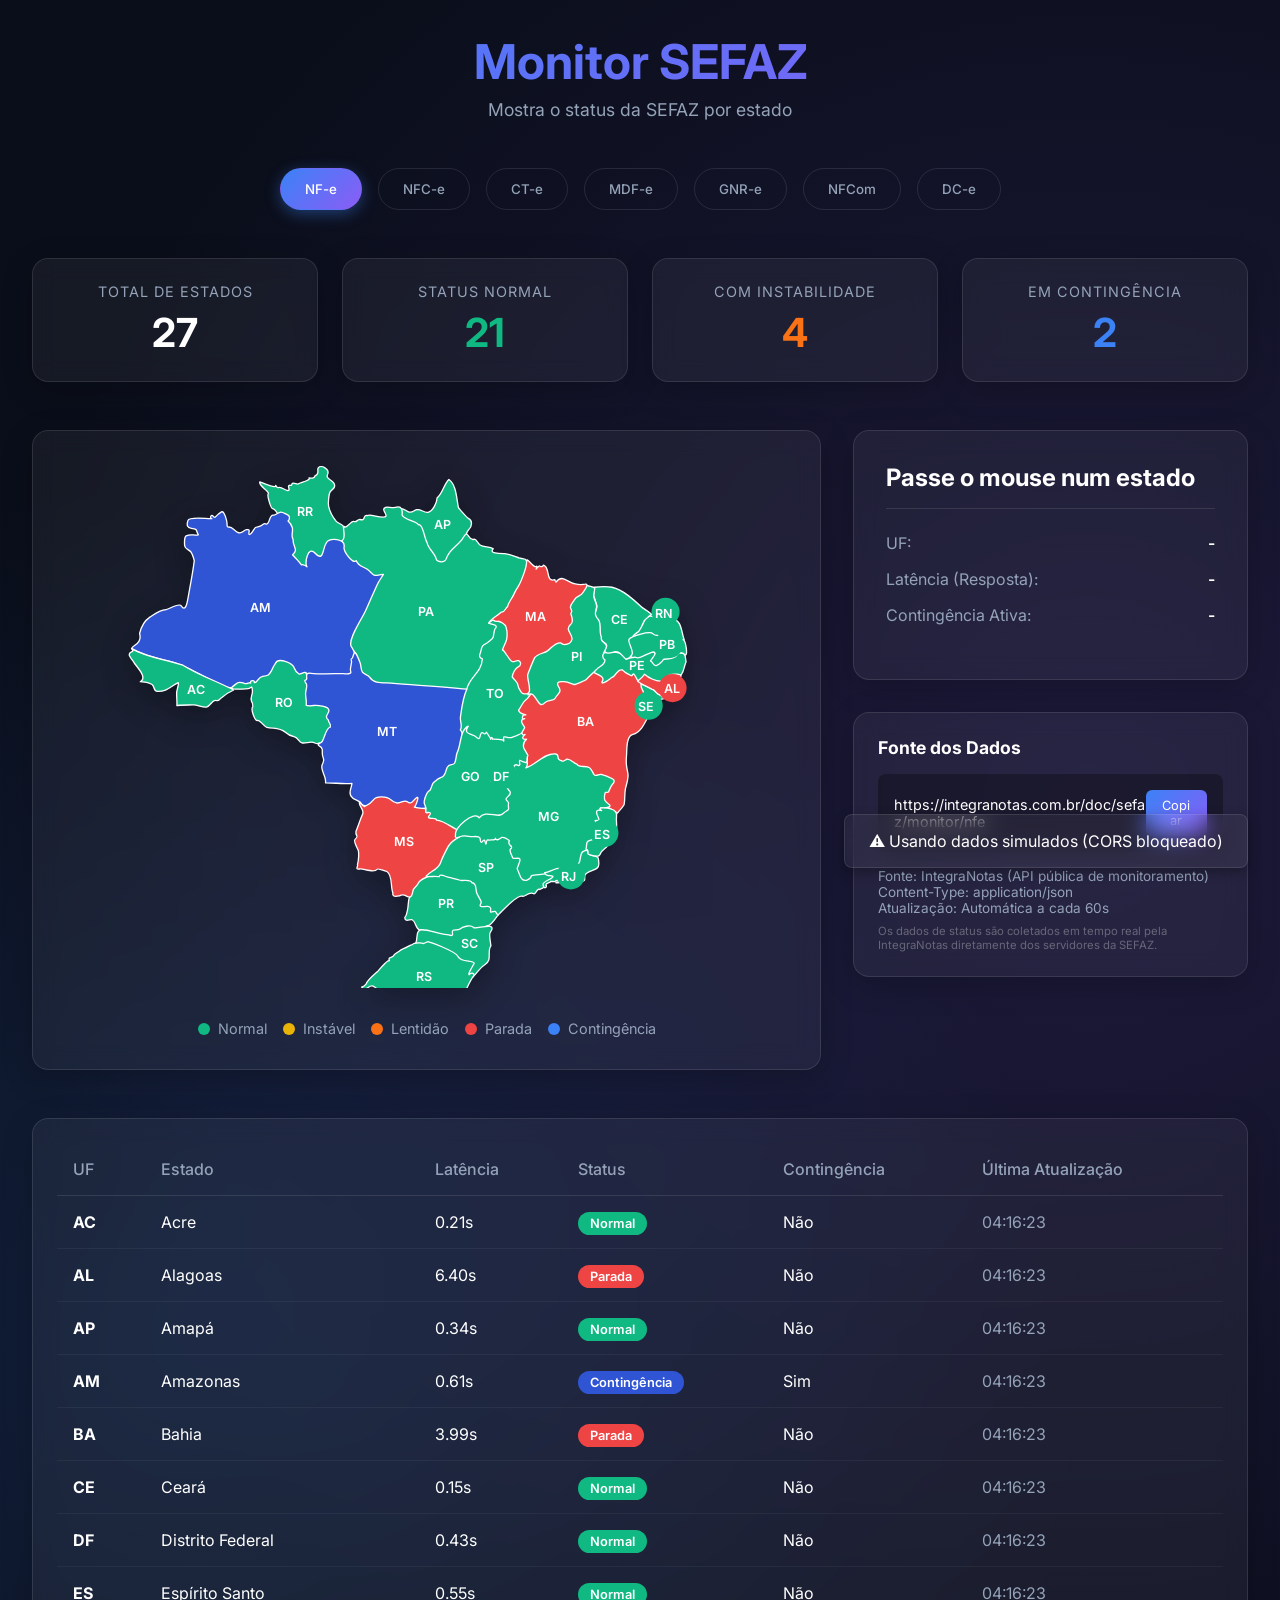
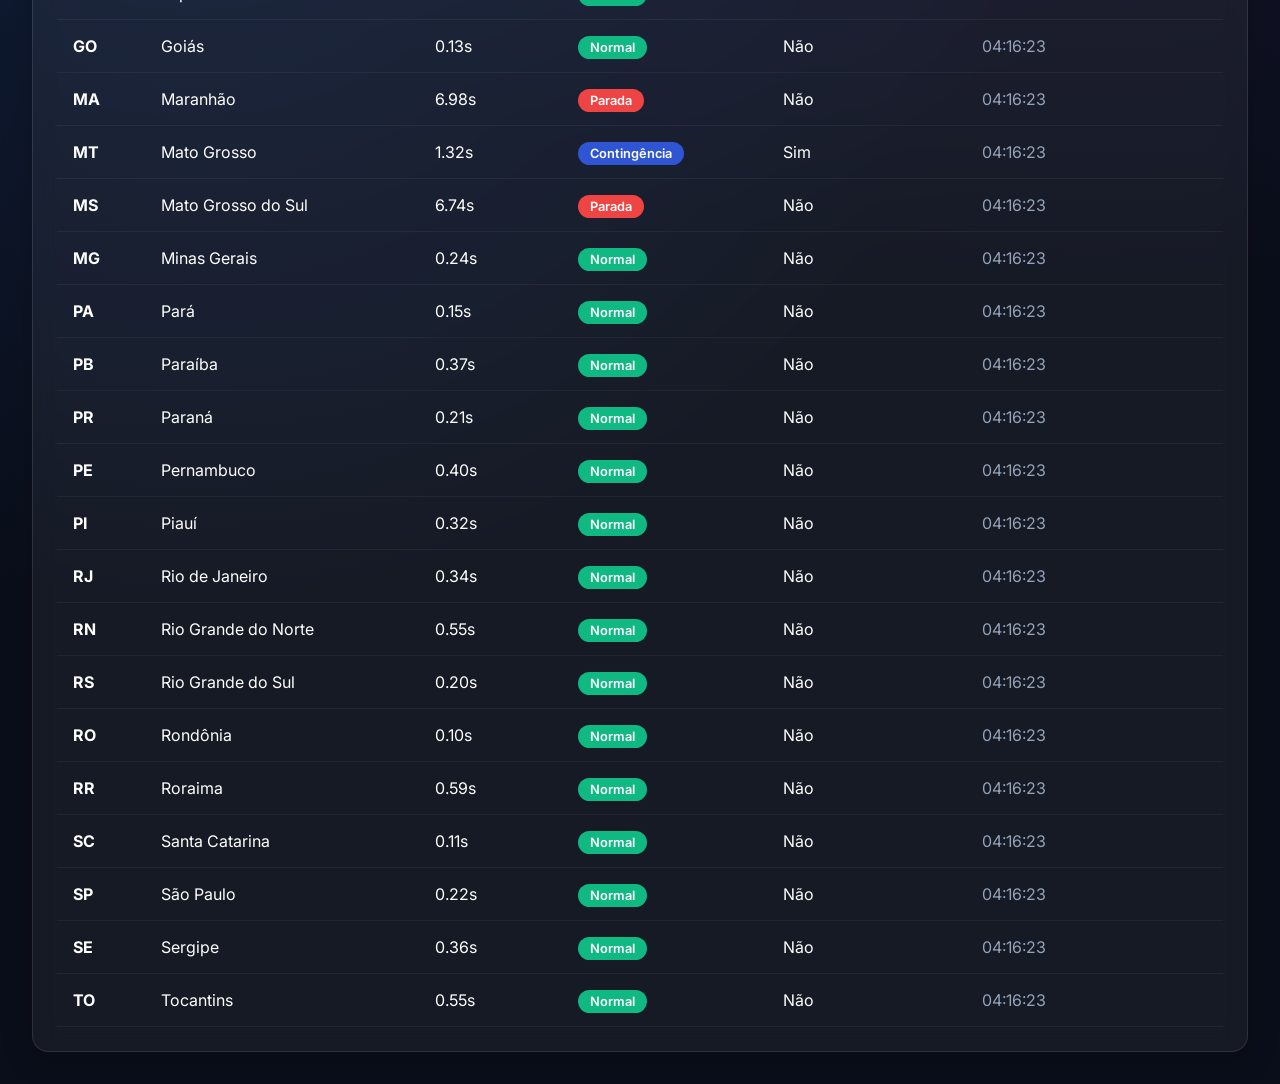
==== commit 4b0c7bd2: "Monitor SEFAZ - Deploy GitHub Pages" ====
--- a/index.html
+++ b/index.html
@@ -1,2165 +1,439 @@
-﻿<!DOCTYPE html>
+<!DOCTYPE html>
 <html lang="pt-BR">
 <head>
-<meta charset="UTF-8">
-<meta name="viewport" content="width=device-width, initial-scale=1.0">
-<title>FoodFlow — Sistema de Gestão</title>
-<link rel="stylesheet" href="style.css">
-<link href="https://fonts.googleapis.com/css2?family=Playfair+Display:wght@600;700&family=DM+Sans:wght@300;400;500;600&display=swap" rel="stylesheet">
-<style>
-</style>
+    <meta charset="UTF-8">
+    <meta name="viewport" content="width=device-width, initial-scale=1.0">
+    <title>Monitor SEFAZ</title>
+    <link rel="stylesheet" href="sefaz.css">
 </head>
 <body>
-<!-- SIDEBAR -->
-<nav class="sidebar">
-  <div class="logo" style="width:calc(100% - 24px);height:44px;border-radius:10px;font-size:11px;font-weight:800;letter-spacing:0px;line-height:1.1;text-align:center;flex-direction:row;display:flex;align-items:center;justify-content:center;gap:6px;margin:0 12px 36px 12px">
-    <span style="font-size:16px;letter-spacing:-0.5px">Gram</span>
-    <span style="font-size:13px;letter-spacing:1px;opacity:0.75">VIP</span>
-  </div>
-  <div class="nav-items" id="navItems">
-    <div class="nav-item" data-menu="dashboard">
-      <span class="nav-icon">🏠</span>
-      <span class="nav-label">Início</span>
-    </div>
-    <div class="nav-item" data-menu="produtos">
-      <span class="nav-icon">🍽️</span>
-      <span class="nav-label">Produtos</span>
-      <span class="nav-arrow">▼</span>
-    </div>
-    <div class="nav-item" data-menu="vendas">
-      <span class="nav-icon">🛍️</span>
-      <span class="nav-label">Vendas</span>
-      <span class="nav-arrow">▼</span>
-    </div>
-    <div class="nav-item" data-menu="pedidos">
-      <span class="nav-icon">📋</span>
-      <span class="nav-label">Pedidos</span>
-      <span class="nav-arrow">▼</span>
-    </div>
-    <div class="nav-item" data-menu="cozinha">
-      <span class="nav-icon">👨🍳</span>
-      <span class="nav-label">Cozinha</span>
-    </div>
-    <div class="nav-item" data-menu="mesas">
-      <span class="nav-icon">🪑</span>
-      <span class="nav-label">Mesas</span>
-    </div>
-    <div class="nav-item" data-menu="estoque">
-      <span class="nav-icon">📦</span>
-      <span class="nav-label">Estoque</span>
-    </div>
-    <div class="nav-item" data-menu="financeiro">
-      <span class="nav-icon">💰</span>
-      <span class="nav-label">Finanças</span>
-    </div>
-    <div class="nav-item" data-menu="relatorios">
-      <span class="nav-icon">📊</span>
-      <span class="nav-label">Relatórios</span>
-    </div>
-  </div>
-
-  <div class="nav-bottom">
-    <div class="avatar" style="align-self:center">JP</div>
-  </div>
-</nav>
-
-<!-- CONTENT -->
-<main class="content" id="content">
-
-  <!-- DASHBOARD -->
-  <div class="page active" id="page-dashboard">
-
-    <!-- HEADER + FILTRO -->
-    <div class="page-header" style="align-items:flex-start;flex-wrap:wrap;gap:16px">
-      <div>
-        <div style="font-size:11px;font-weight:600;text-transform:uppercase;letter-spacing:1.2px;color:var(--accent);margin-bottom:6px" id="greeting-label"></div>
-        <div class="page-title" id="greeting-name"></div>
-        <div class="page-sub" id="greeting-date"></div>
-      </div>
-      <div style="display:flex;align-items:center;gap:10px;flex-wrap:wrap">
-        <div style="display:flex;align-items:center;gap:6px;background:var(--card-bg);border:1px solid var(--border-soft);border-radius:10px;padding:8px 14px">
-          <span style="font-size:13px;color:var(--text-dim)">De</span>
-          <input type="date" id="filterFrom" value="2026-05-14" style="background:transparent;border:none;color:var(--text);font-family:'DM Sans',sans-serif;font-size:13px;outline:none;cursor:pointer" />
-          <input type="time" id="filterFromTime" value="00:00" style="background:transparent;border:none;color:var(--text-dim);font-family:'DM Sans',sans-serif;font-size:12px;outline:none;cursor:pointer" />
+    <div class="container">
+        <header>
+            <h1>Monitor SEFAZ</h1>
+            <p class="subtitle">Mostra o status da SEFAZ por estado</p>
+        </header>
+
+        <div class="tabs">
+            <button class="tab active" data-model="nfe">NF-e</button>
+            <button class="tab" data-model="nfce">NFC-e</button>
+            <button class="tab" data-model="cte">CT-e</button>
+            <button class="tab" data-model="mdfe">MDF-e</button>
+            <button class="tab" data-model="gnre">GNR-e</button>
+            <button class="tab" data-model="nfcom">NFCom</button>
+            <button class="tab" data-model="dce">DC-e</button>
         </div>
-        <div style="color:var(--text-dim);font-size:13px">→</div>
-        <div style="display:flex;align-items:center;gap:6px;background:var(--card-bg);border:1px solid var(--border-soft);border-radius:10px;padding:8px 14px">
-          <span style="font-size:13px;color:var(--text-dim)">Até</span>
-          <input type="date" id="filterTo" value="2026-05-14" style="background:transparent;border:none;color:var(--text);font-family:'DM Sans',sans-serif;font-size:13px;outline:none;cursor:pointer" />
-          <input type="time" id="filterToTime" value="23:59" style="background:transparent;border:none;color:var(--text-dim);font-family:'DM Sans',sans-serif;font-size:12px;outline:none;cursor:pointer" />
+
+        <div class="stats-grid">
+            <div class="stat-card glass">
+                <div class="stat-title">Total de Estados</div>
+                <div class="stat-value" id="stat-total">27</div>
+            </div>
+            <div class="stat-card glass">
+                <div class="stat-title">Status Normal</div>
+                <div class="stat-value" id="stat-normal" style="color: var(--color-normal)">0</div>
+            </div>
+            <div class="stat-card glass">
+                <div class="stat-title">Com Instabilidade</div>
+                <div class="stat-value" id="stat-issues" style="color: var(--color-lentidao)">0</div>
+            </div>
+            <div class="stat-card glass">
+                <div class="stat-title">Em Contingência</div>
+                <div class="stat-value" id="stat-contingencia" style="color: var(--color-contingencia)">0</div>
+            </div>
         </div>
-        <div style="display:flex;gap:6px">
-          <button class="btn btn-ghost" style="font-size:12px;padding:8px 12px" onclick="setPreset('hoje')">Hoje</button>
-          <button class="btn btn-ghost" style="font-size:12px;padding:8px 12px" onclick="setPreset('semana')">7 dias</button>
-          <button class="btn btn-ghost" style="font-size:12px;padding:8px 12px" onclick="setPreset('mes')">30 dias</button>
+
+        <div class="main-grid">
+            <div class="map-container glass">
+                <div class="loading-overlay" id="loading">
+                    <div class="spinner"></div>
+                </div>
+                
+                <svg version="1.1" id="svg-map" xmlns="http://www.w3.org/2000/svg" xmlns:xlink="http://www.w3.org/1999/xlink" x="0px" y="0px" width="100%" height="100%" viewBox="0 0 480 420" enable-background="new 0 0 480 420" xml:space="preserve">
+<g>
+    <a xlink:href="#tocantins" class="estado" name="Tocantins" code="17" uf="TO">
+        <path stroke="#FFFFFF" stroke-width="1.0404" stroke-linecap="round" stroke-linejoin="round" d="M289.558,235.641
+    c16.104,0.575,44.973-31.647,44.835-45.259c-0.136-13.612-17.227-58.446-22.349-66.088c-5.122-7.628-37.905,2.506-37.905,2.506
+    S234.852,233.695,289.558,235.641z"></path>
+        <text transform="matrix(1 0 0 1 287.0137 188.3208)" fill="#FFFFFF">TO</text>
+    </a>
+    <a xlink:href="#bahia" class="estado" name="Bahia" code="29" uf="BA">
+        <path stroke="#FFFFFF" stroke-width="1.0404" stroke-linecap="round" stroke-linejoin="round" d="M313.276,197.775
+    c2.084-2.739,3.506-7.012,6.464-8.764c1.641-0.973,3.232-4.684,4.271-5.163c2.304-1.014,12.161-25.143,20.706-22.513
+    c1.095,0.342,29.881,3.478,32.153,7.532c2.246-0.506,17.582-8.804,25.829-4.999c9.172,4.246,11.225,20.679,11.2,20.843
+    c0.107,0.328-0.823,5.765-0.985,5.929c-1.15,1-5.258-0.807-4.22,2.138c1.317,3.751,5.094,10.583,9.97,6.613
+    c-3.669,6.574-6.846,16.022-13.966,17.747c-5.808,1.411-4.605,13.421-5.178,18.037c-0.465,3.75,0.192,8.448,1.014,12.117
+    c1.148,4.959-0.821,8.6-1.808,13.42c-0.822,4.162-0.219,8.299-0.987,12.297c-0.271,1.286-4.407,5.723-5.559,7.148
+    c-1.616-1.426-63.952-37.248-73.1-36.265c1.149-3.738,2.438-9.559-0.741-12.723c-8.625-8.572-0.135-19.335-0.162-19.432
+    c-0.546-1.725-5.396-6.079-0.026-7.175c-3.175,0.959-1.944-4.027,0.875-3.012C316.726,200.733,314.044,200.527,313.276,197.775z"></path>
+        <text transform="matrix(1 0 0 1 359.7324 210.1221)" fill="#FFFFFF">BA</text>
+    </a>
+    <a xlink:href="#sergipe" class="estado" name="Sergipe" code="28" uf="SE">
+        <path stroke="#FFFFFF" stroke-width="1.0404" stroke-linecap="round" stroke-linejoin="round" d="M408.561,191.735
+    c0.521-1.505,2.465-0.725,3.533-0.794c2.273-0.164,0.494-2.738,1.095-3.778c2.026-3.793-2.738-5.999-1.998-10.408
+    c4.024,1.931,9.448,3.397,12.408,6.89c1.343,1.533,5.504,2.656,5.832,4.847c-6.822,0.384-6.901,8.819-11.942,11.572
+    C413.545,202.212,407.055,193.721,408.561,191.735z"></path>
+        <path class="circle" d="M417.324,182.854c6.214,0,11.266,5.035,11.266,11.262c0,6.208-5.052,11.261-11.266,11.261
+    c-6.238,0-11.258-5.053-11.258-11.261C406.063,187.89,411.084,182.854,417.324,182.854z"></path>
+        <text transform="matrix(1 0 0 1 408.9121 198.6689)" fill="#FFFFFF">SE</text>
+    </a>
+    <a xlink:href="#pernambuco" class="estado" name="Pernambuco" code="26" uf="PE">
+        <path stroke="#FFFFFF" stroke-width="1.0404" stroke-linecap="round" stroke-linejoin="round" d="M373.011,167.238
+    c2.709-0.795,6.218-14.106,8.325-15.106c4.136-1.986,17.255-1.437,17.8,4.903c-0.437-0.068,8.189-2.273,7.479-1.466
+    c1.7-0.711,10.518-4.723,12.599-4.82c0.274-0.013,4.603,0.905,3.068,2.315c-0.464,0.439,4.219,3.698,10.789,3.45
+    c4.66-0.176,5.179-3.436,8.627-4.409c5.89-1.67,4.737,3.698,5.589,6.943c-1.182,2.684-1.646,5.586-2.74,8.285
+    c-1.533,3.792-9.804,9.791-13.39,12.119c-7.287,4.778-21.802-4.067-22.762-5.67c-0.602-0.985-2.55-5.121-3.178-5.107
+    c-0.629,0.356-1.04,0.861-1.287,1.519c-0.904-0.013-7.256-3.533-7.502-4.655c-4.769-1.151-5.425,6.108-8.957,6.19
+    c0.219,0.108-8.244,6.681-7.506,3.314C383.556,170.4,374.241,168.566,373.011,167.238z"></path>
+        <text transform="matrix(1 0 0 1 401.3984 165.8003)" fill="#FFFFFF">PE</text>
+    </a>
+    <a xlink:href="#alagoas" class="estado" name="Alagoas" code="27" uf="AL">
+        <path stroke="#FFFFFF" stroke-width="1.0404" stroke-linecap="round" stroke-linejoin="round" d="M413.953,169.018
+    c3.78,3.313,9.424,5.505,12.547,5.491c3.229-0.013,5.009-3.328,7.421-4.794c1.177-0.712,10.297-1.93,9.174,1.042
+    c-1.807,4.848-7.122,8.585-10.024,12.789c-2.792,2-3.423,7.093-6.354,1.864c-3.259,0.424-3.722-4.424-6.957-4.477
+    c-3.668-2.261-7.998-3.769-11.201-6.342C410.615,172.646,412.751,171.359,413.953,169.018z"></path>
+        <path class="circle" d="M436.423,168.763c6.236,0,11.258,5.054,11.258,11.278c0,6.207-5.02,11.259-11.258,11.259
+    c-6.241,0-11.263-5.052-11.263-11.259C425.16,173.816,430.182,168.763,436.423,168.763z"></path>
+        <text transform="matrix(1 0 0 1 429.7891 183.895)" fill="#FFFFFF">AL</text>
+    </a>
+    <a xlink:href="#riograndedonorte" class="estado" name="Rio Grande do Norte" code="24" uf="RN">
+        <path stroke="#FFFFFF" stroke-width="1.0404" stroke-linecap="round" stroke-linejoin="round" d="M404.698,138.795
+    c2.383-4.027,6.574-6.123,8.49-11.149c1.973-5.107,3.834-5.818,8.764-4.642c5.041,1.207,9.339,0.837,14.57,1.671
+    c7.534,1.193,6.848,10.968,9.206,16.516c-1.919,1.096-13.972,0.521-15.064-1.657c-1.041-2.067-2.904,7.107-5.094,7.3
+    c1.532-5.847-12.654,1.78-5.424-8.683c2.545-3.67-6.302-0.808-6.711,0.725C410.121,144.013,407.217,139.151,404.698,138.795z"></path>
+        <path class="circle" d="M430.827,107.798c6.241,0,11.261,5.039,11.261,11.261c0,6.224-5.02,11.261-11.261,11.261
+    c-6.209,0-11.26-5.037-11.26-11.261C419.567,112.837,424.618,107.798,430.827,107.798z"></path>
+        <text transform="matrix(1 0 0 1 422.541 123.9009)" fill="#FFFFFF">RN</text>
+    </a>
+    <a xlink:href="#ceara" class="estado" name="Ceará" code="23" uf="CE">
+        <path stroke="#FFFFFF" stroke-width="1.0404" stroke-linecap="round" stroke-linejoin="round" d="M372.379,104.409
+    c0.437-1.368,2.961-3.627,1.043-5.025c12.106-1.328,17.581-0.849,27.66,6.723c4.026,3.054,6.822,5.574,10.571,9.147
+    c1.317,1.273,7.614,4.313,7.914,6.164c-0.054-0.316-5.396,3.696-5.997,5.217c-1.066,2.684-2.659,6.093-4.3,8.298
+    c0.025-0.055-6.903,3.957-3.532,4.217c-4.41,3.821-1.015,8.135-0.797,11.517c0.196,2.767-4.38,7.587-6.765,5.422
+    c-2.244-1.999-3.998-5.711-7.779-5.094c-1.998,0.329-5.476,2.189-7.612,0.479c-2.52-2.054,3.669-5.162-0.545-7.354
+    c-6.987-3.615-1.264-15.393-6.684-20.239c-3.504-3.136,1.753-7.313,0.109-10.749C374.952,111.68,373.694,105.244,372.379,104.409
+    C373.035,102.314,374.815,105.971,372.379,104.409z"></path>
+        <text transform="matrix(1 0 0 1 386.8379 129.0347)" fill="#FFFFFF">CE</text>
+    </a>
+    <a xlink:href="#piaui" class="estado" name="Piauí" code="22" uf="PI">
+        <path stroke="#FFFFFF" stroke-width="1.0404" stroke-linecap="round" stroke-linejoin="round" d="M320.781,185.478
+    c2.465-5.149-7.505-20.801-7.505-20.801s47.354-65.868,54.285-66.841c0.299-0.042,6.243,1.768,6.463,2.219
+    c0.438,0.863-0.821,5.244-0.685,6.587c0.275,2.629,2.879,6.587,2.328,8.684c-1.15,4.736-1.863,6.134,1.369,9.901
+    c2.794,3.245,0.325,10.16,2.544,14.269c-1.778,4.23,4.768,3.656,3.943,7.613c-0.655,3.163-5.424,7.655-1.176,10.312
+    c0.274,4.642-4.685,4.983-6.79,7.818c-2.631,2.835-5.535,5.013-7.999,7.888c-0.55,0.671-8.821,4.096-9.998,4.082
+    c0.302-0.301-17.665-6.449-11.967,2.354c2.463,3.808-1.505,5.56-3.177,8.778c-0.633,2.164-5.836,0.958-7.836,3.205
+    C328.176,198.748,327.409,180.727,320.781,185.478z"></path>
+        <text transform="matrix(1 0 0 1 355.127 158.1045)" fill="#FFFFFF">PI</text>
+    </a>
+    <a xlink:href="#maranhao" class="estado" name="Maranhão" code="21" uf="MA">
+        <path stroke="#FFFFFF" stroke-width="1.0404" stroke-linecap="round" stroke-linejoin="round" d="M288.845,127.827
+    c4.108-2.726,31.195-48.985,31.386-50.395c1.235,0.397,6.084,7.435,7.562,5.025c0.493,0.013-0.328,2.15-0.547,2.396
+    c-0.054-0.135,2.189-2.286,2.52-2.436c0.521-0.233,1.948,1.903,3.451-0.726c5.642,1.575,1.314,14.31,9.121,11.694
+    c-1.147,0.384,1.452,0.74,0.848,1.905c5.095-6.587,8.488-0.027,15.337,1.491c2.025,0.466,6.243,0.575,8.162,0.207
+    c3.808-0.823-2.082,6.847-2.082,6.887c-1.369,2.986-5.041,1.713-6.818,5.683c-0.684,1.549-3.506,4.327-3.042,6.148
+    c0.494,1.781,2.081,2.863,0.274,4.629c0.603,2.793,3.066,7.109-0.385,9.12c-4.601,4.383,2.304,7.52,1.316,11.598
+    c-0.9,3.726-6.244,5.725-9.147,2.78c-4.847-0.11-6.872,3.821-10.406,6.45c-2.74,2.041-8.793,2.493-10.327,5.642
+    c-1.918,3.929-3.699,8.763-5.341,12.79c-1.699,4.204,6.383,18.762-4.328,15.611c-0.932-0.273-3.396-4.725-3.396-5.738
+    c-0.081-3.739-2.738-4.176-4.821-7.477c0.356-3.025,2.466-6.929,4.766-8.052c3.342-1.63,1.919-6.629-2.466-4.465
+    c-3.505,1.726-4.709-2.794-6.958-5.287c0.548,0.59-3.064-4.696-3.146-3.697c0.19-1.89,2.876-5.833,3.341-8.448
+    c0.575-3.259,0.52-6.764-0.521-10.105c-0.63-2.068-4.656-4.521-6.518-4.437c-1.289,0.287-2.443,0-3.427-0.878
+    C290.983,125.675,290.983,128.044,288.845,127.827z"></path>
+        <text transform="matrix(1 0 0 1 318.2754 126.7036)" fill="#FFFFFF">MA</text>
+    </a>
+    <a xlink:href="#amapa" class="estado" name="Amapá" code="16" uf="AP">
+        <path stroke="#FFFFFF" stroke-width="1.0404" stroke-linecap="round" stroke-linejoin="round" d="M225.198,39.089
+    c3.274,1.165,3.985-1.315,6.572-1.74c3.616-0.603,5.683,2.725,9.037,2.067c4.055-0.78,7.093-8.025,7.314-11.598
+    c4.492-3.534,5.503-11.258,9.42-14.68c6.055,4.258,6.11,15.788,7.589,22.485c-0.164,0.083,6.57,7.998,7.944,8.682
+    c3.396,1.657,3.366,6.203,0.078,9.34c-3.777,3.587-7.449,34.275-7.449,34.275h-46.489c0,0,0.932-50.366,0-51.449
+    C221.814,36.458,223.334,38.417,225.198,39.089z"></path>
+        <text transform="matrix(1 0 0 1 245.9023 52.6099)" fill="#FFFFFF">AP</text>
+    </a>
+    <a xlink:href="#para" class="estado" name="Pará" code="15" uf="PA">
+        <path stroke="#FFFFFF" stroke-width="1.0404" stroke-linecap="round" stroke-linejoin="round" d="M173.378,50.619
+    c2.259,2.63,5.629-4.478,7.901-3.82c3.19,0.918,1.478-1.108,5.026-1.752c1.931,0.806,3.096,0.273,3.519-1.631
+    c0.535-1.26,1.453-1.726,2.725-1.384c1.768-1.684,13.558,3.603,14.68,0.384c0.629-1.821-4.287-5.709-0.302-6.997
+    c1.643-0.533,6.012,0.808,8.75-0.068c3.986-1.288,4.876,2.684,4.382,6.066c0.631,3.587,13.145,5.766,12.982,7.97
+    c3.589-1.518,5.354,12.763,7.105,14.447c0.357,4.26,6.304,8.585,7.07,12.544c0.628,3.396,7.065,3.616,8.213,0.095
+    c2.578-8.133,9.696-10.022,13.475-16.651c4.603-8.038,3.725,3.752,8.955,1.067c2.11,0.411,2.876,3.629,4.574,4.724
+    c3.18,2.027,7.779,0.974,10.572,3.013c-4.192,4.382,8.188,3.752,9.231,3.875c4.682,0.575,8.104,2.383,11.855,3.629
+    c-0.164-0.069,4.792,0.52,5.178,1.245c2.026,3.767-4.904,19.214-6.382,21.486c-1.121,1.713-2.932,4.985-3.727,6.834
+    c-0.902,2.026-4.764,7.313-4.655,9.229c-1.888,0.972-2.248,4.835-5.012,4.328c-3.096,3.026-8.187,4.999-10.27,8.956
+    c2.057,0.781,8.325,1.041,5.311,4.272c-0.821,0.877-1.094,5.533-1.615,6.833c-0.575,1.384-4.464,4.779-6.108,5.34
+    c-4.107,1.426-2.736,4.135-4.271,7.655c-0.933,2.054-0.546,3.491,1.756,4.339c-0.083,2.835-0.988,5.575-2.385,7.998
+    c-3.041,5.245-9.009,9.818-10.079,16.27c-3.261,3.408-87.066-1.22-87.464-2.644c-1.423-5.012,1.508-24.006-2.808-27.88
+    c-0.19-2.082-29.893-6.299-30.714-8.081C150.016,140.479,173.173,58.561,173.378,50.619z M319.139,77.664
+    C319.302,76.912,319.74,78.76,319.139,77.664z"></path>
+        <text transform="matrix(1 0 0 1 232.7725 122.5137)" fill="#FFFFFF">PA</text>
+    </a>
+    <a xlink:href="#roraima" class="estado" name="Roraima" code="14" uf="RR">
+        <path stroke="#FFFFFF" stroke-width="1.0404" stroke-linecap="round" stroke-linejoin="round" d="M113.18,24.107
+    c-0.972-2.753-7.861-5.889-6.999-8.984c0.068-0.232,13.229,6.053,12.79,2.808c0.398,1.329,1.219,1.889,2.439,1.685
+    c1.889-1.301,7.148,4.204,8.216,1.889c0.438-0.959-1.657-3.753,0.74-3.848c1.026,0.438,1.534,0.164,1.52-0.822
+    c0.835-1.752,3.575,0.219,4.793,0.083c0.767-1.056,10.625-3.026,9.037-5.094c1.37,0.438,4.574,0.808,4.63-1.547
+    c4.546-2.054,1.15-4.409,2.644-6.354c2.177-2.82,9.791,0.809,7.327,5.738c-1.972,3.93,7.121,4.027,5.724,9.366
+    c-0.452,1.686-2.479,2.724-3.423,3.971c-1.179,1.546-1.836,9.243-1.356,11.53c1.041,4.889,3.231,8.695,6.134,12.16
+    c1.712,2.027,5.614,2.261,5.724,4.369c0.164,2.945,1.165,6.177,0.329,9.092c-1.547,5.424-36.618,30.471-36.618,30.471
+    s-12.517-52.736-20.335-54.063C115.261,36.417,111.523,25.682,113.18,24.107z"></path>
+        <text transform="matrix(1 0 0 1 136.2939 42.3862)" fill="#FFFFFF">RR</text>
+    </a>
+    <a xlink:href="#amazonas" class="estado" name="Amazonas" code="13" uf="AM">
+        <path stroke="#FFFFFF" stroke-width="1.0404" stroke-linecap="round" stroke-linejoin="round" d="M10.078,136.412
+    c1.15-4.972,4.258-10.394,8.215-13.105c4.41-3.027,7.656-5.71,13.105-6.082c2.165-0.149,10.216-5.75,11.983-2.984
+    c3.711,5.765,4.998-3.739,5.574-7.025c1.726-9.667,3.697-19.322,4.86-29.086c-0.342-1.356-2.013-6.231-2.833-7.163
+    c-1.453-1.616-4.287-2.122-4.768-4.544c-0.272-1.452-0.574-7.258,1.109-8.121c3.494-1.768,6.547-0.042,9.737-0.89
+    c-2.561-4.053,0.302-4.327-5.532-5.135c-3.438-0.466-3.971-2.466-2.738-6.368c1.053-3.3,15.898-1,19.088-1.396
+    c-1.534,0.178-1.11-2.479-0.042-2.616c1.274-0.165,1.576,2.684,3.165,0.998c1.286-1.395,3.189-2.915,4.6-3.751
+    c2.438-1.45,4.533,8.217,4.465,9.833c-0.041,0.78-0.137,2.438,1.177,2.246c3.012-0.466,4.219,2.849,7.273,4.231
+    c3.778,1.713,3.929-1.355,7.023-2.068c4.301-0.985,0.711,3.396,2.383,3.793c1.589,0.385,3.806-4.969,4.821-5.572
+    c0.93-0.533,3.725-0.753,4.846-1.602c3.013-2.245,1.933-1.686,3.492-1.206c3.478,1.041,2.233-8.367,6.491-7.066
+    c1.822-0.466,3.643-2.34,5.533-2.423c1.041-0.043,6.066,2.287,6.544,3.147c0.589,1.465,0.316,2.795-0.793,3.986
+    c1.575,1.425,2.698,3.149,3.355,5.162c0.904,2.862-1.286,6.807,0.588,9.299c-0.22,6.655,4.808,7.887-0.396,12.597
+    c0.192-0.178,6.711,7.067,7.121,8.039c0.971-0.711,4.066,0.849,4.381,1.535c-1.658-3.629,0.547-17.09,6.628-10.915
+    c7.203,7.327,5.491-3.615,9.148-8.627c2.834-3.875,14.597-3.136,14.077,3.246c-1.082,3.273,6.271,14.256,9.667,11.436
+    c2.26,5.737,6.889,4.285,10.407,8.051c5.094,5.464,4.37,3.396,11.313,2.848c-2.259,3.602-3.425,4.808-5.272,8.86
+    c-3.149,6.862-6.15,13.776-9.204,20.678c-2.437,5.505-14.843,23.471-11.105,28.442c4.806,6.395,9.339,30.183,11.324,29.934
+    c-6.162-0.26-48.079-10.625-51.652-8.105c-1.453,1.013-53.626,10.503-55.9,10.819c-6.369,0.875-18.09-7.272-23.719-10.136
+    c-8.601-4.381-16.61-8.981-26.088-11.05c-10.282-2.259-20.635-4.793-29.878-10.011C4.121,145.766,12.433,144.779,10.078,136.412z"></path>
+        <text transform="matrix(1 0 0 1 98.1406 119.0591)" fill="#FFFFFF">AM</text>
+    </a>
+    <a xlink:href="#acre" class="estado" name="Acre" code="12" uf="AC">
+        <path stroke="#FFFFFF" stroke-width="1.0404" stroke-linecap="round" stroke-linejoin="round" d="M3.656,148.545
+    c12.557,7.544,27.524,8.367,41.082,13.2c12.802,8.065,27.278,12.845,40.616,19.872c-2.834,1.205-7.587,4.382-9.983,6.395
+    c-2.93,2.45-1.3,2.04-4.628,1.957c-2.93-0.069-3.957,4.615-7.203,5.259c-2.999,0.603-7.161-1.958-10.995-1.697
+    c-1.905,0.136-11.969-0.056-12.64,0.603c0.313-3.642-0.385-7.299-0.165-10.941c0.096-1.439,1.998-6.533,1.245-7.451
+    c-6.82,3.149-8.339,7.19-16.733,7.013c-2.136-0.042-2.562-2.492-3.081-4.001c-1.247-3.572-7.218-3.422-10.559-3.778
+    c6.299-3.41-3.107-11.9-5.216-15.679c-0.52-0.918-3.588-4.655-3.629-5.957C1.642,150.174,6.612,151.968,3.656,148.545z"></path>
+        <text transform="matrix(1 0 0 1 47.7017 184.9355)" fill="#FFFFFF">AC</text>
+    </a>
+    <a xlink:href="#rondonia" class="estado" name="Rondônia" code="11" uf="RO">
+        <path stroke="#FFFFFF" stroke-width="1.0404" stroke-linecap="round" stroke-linejoin="round" d="M83.34,180.232
+    c0.931-1.574,5.341-4.668,6.312-4.656c1.355-0.067,2.671,0.138,3.958,0.603c3.012,1.44,2.039-1.135,5.341-0.123
+    c-1.274-2.287,3.793-2.943,2.86-0.315c3.068,0.247,2.725-4.683,6.668-5.12c4.438-0.508,5.054-0.646,7.122-4.534
+    c0.135-0.246,2.628-5.519,2.752-5.025c2.191-6.491,14.585-0.878,15.638,3.355c0.397,1.615,1.834,3.137,3.642,4.369
+    c1.246,0.862,6.327-3.999,6.134,1.314c-0.78,1.274,26.663,7.656,30.005,19.282c3.82,13.338-16.421,32.167-18.173,34.043
+    c-4.464,1.191-2.039,1.726-6.6,0.15c-2.574-0.875-6.422,0.986-9.08,0.289c-2.409-0.645-3.041-3.957-5.86-4.683
+    c-3.055-0.78-5.423-1.795-7.654-3.93c-4.041-3.876-8.983-2.645-14.475-3.808c-1.835-0.083-6.053-6.779-7.874-5.327
+    c-1.821-0.438-5.381-9.094-3.397-11.204c0.124-1.67-0.26-3.204-1.163-4.627c-0.986-2.644,1.041-5.026,0.863-7.806
+    c-0.384-6.081-1.028-1.986-3.382-1.903C94.336,180.686,85.957,181.671,83.34,180.232z"></path>
+        <text transform="matrix(1 0 0 1 118.1299 195.3193)" fill="#FFFFFF">RO</text>
+    </a>
+    <a xlink:href="#matogrosso" class="estado" name="Mato Grosso" code="51" uf="MT">
+        <path stroke="#FFFFFF" stroke-width="1.0404" stroke-linecap="round" stroke-linejoin="round" d="M142.237,173.962
+    c4-0.316-1.888-6.452,5-5.738c7.914,0.808,16.295,0.328,24.279,0.218c1.629-0.013,8.902,1.288,7.395-1.833
+    c-1.192-2.453,1.821-6.425,0.425-9.725c2.027-0.864,1.289-3.807,2.629-5.107c1.151-1.123,4.176,7.244,4.436,7.819
+    c1.097,2.451,0.398,5.478,1.932,7.654c1.41,1.987,4.574,2.136,5.889,4.259c3.136,5.136,10.845,4.137,17.13,4.657
+    c20.159,1.656,40.356,2.669,60.486,4.752c-3.48,7.763-3.999,14.912-5.122,22.552c-0.437,2.972,1.863,7.163-0.056,10.065
+    c1.945,1.287,1.346,2.753,1.424,4.409c1.151,25.129-20.429,60.186-33.548,58.569c-10.914-1.369-45.3,0.058-46.928-3.396
+    c-1.165-3.944-6.136-2.658-8.395-6.603c-2.301-4.051,0.684-6.299,0.737-10.242c-6.997,0.603-14.09-0.384-21.102-0.324
+    c0.793-5.016-3.725-9.288-2.929-13.809c0.519-3.025,2.726-2.916,0.932-6.79c-1.206-2.589-0.261-4.247-0.699-6.382
+    c-0.289-1.385-1.042-1.876-2.124-2.424c-2.931-1.493,1.246-2.48,2.056-3.644c1.726-2.465,3.299-11.394,6.545-11.612
+    c1.219-1.999-1.781-3.643-1.465-5.56c-3.902-3.588,0.506-4.643,0.369-7.984c-0.151-3.627-9.654-3.944-12.256-3.751
+    c-1.821,0.137-4.109,0.562-5.888-0.094c0.493-3.521-0.521-6.054-0.535-9.217c-0.014-2.286,1.288-5.177,0.835-7.45
+    C143.581,176.618,141.937,174.714,142.237,173.962z"></path>
+        <text transform="matrix(1 0 0 1 200.0244 218.4175)" fill="#FFFFFF">MT</text>
+    </a>
+    <a xlink:href="#mattogrossodosul" class="estado" name="Mato Grosso do Sul" code="50" uf="MS">
+        <path stroke="#FFFFFF" stroke-width="1.0404" stroke-linecap="round" stroke-linejoin="round" d="M183.198,294.536
+    c2.136-4.464,3.177-9.394,5.312-13.61c1.712-3.344-4.067-7.587-2.423-9.807c0.027-0.026,2.738,3.641,3.917,3.725
+    c3.204-1.534,4.807-2.272,6.984-5.228c2.615-3.59,10.832-3.014,14.051-0.305c1.259,1.041,3.068,2.107,4.668,2.574
+    c3.163,0.934,5.889-3.013,8.559-0.873c3.724,2.982,4.626-1.862,7.86-3.509c1.945-1.012-1.768,8.465-2.244,7.781
+    c2.463,0.959,4.285,0.901,6.82,0.959c3.504,0.081,1.805,1.205,2.436,3.339c0.466,1.564,28.948-5.997,29.416,0.578
+    c0.302,3.837-0.987,61.813-0.987,61.813s-39.532,5.533-41.602,5.286c-3.889-0.492-3.587-3.231-8.063-0.933
+    c-2.028,0.329-6.012,1.205-5.177-2.409c-2.013-4.354-0.111-14.625-4.849-17.088c-1.206-0.659-7.092-2.36-7.504-1.945
+    c-1.699,1.777-3.739,1.562-6.121,1.121c-2.904,0.027-5.629-1.614-8.243-1.203c-4.178,0.656-0.603-2.986-1.645-3.535
+    c0.932-2.847,1.411-9.912,0.453-11.856c-0.165-0.331-3.52-7.232-2.547-8.108C186.306,297.688,182.334,299.415,183.198,294.536z"></path>
+        <text transform="matrix(1 0 0 1 213.2939 306.7236)" fill="#FFFFFF">MS</text>
+    </a>
+    <a xlink:href="#goias" class="estado" name="Goiás" code="52" uf="GO">
+        <path stroke="#FFFFFF" stroke-width="1.0404" stroke-linecap="round" stroke-linejoin="round" d="M237.768,270.519
+    c0.628-2.904,1.835-7.396,4.709-8.766c1.015-1.644,1.754-5.147,2.275-5.586c2.408-2.247,3.889-3.783,6.63-4.656
+    c3.723-1.205,3.338-5.342,4.846-8.165c1.504-2.845,4.736-1.15,5.942-3.382c1.479-2.834,0.741-6.161,2.189-8.874
+    c2.902-5.531,1.862-17.363,8.656-20.567c-4.878,7.641,3.698,4.971,7.201,9.449c2.273,1.738,2.164-1.822,2.71-3.055
+    c1.618-3.533,2.878,2.247,4.52-1.533c0.413,0.37,4.136,5.765,3.427,5.601c-0.029-0.931,0.326-1.408,1.037-1.438
+    c0.108,0.534,0.274,1.013,0.602,1.452c-0.602-0.261,9.697-0.095,8.82,1.534c0.36-0.657-0.602-3.11,0.221-3.438
+    c1.039-0.411,3.971,1.368,6.351,0.438c1.045-0.397,7.889-2.807,7.671-3.683c0.767,0.905,1.262,2.67,2.85,1.286
+    c-2.632,2.274-2.576,4.466,1.258,3.821c-1.861,1.438-2.846,4.341-2.382,6.547c0.357,1.643,3.752,5.973,3.478,6.751
+    c-1.78,0.315,0.602,5.438-2.325,6.078c-3.181,0.701-3.973-5.53-4.3,0.688c-0.164,1.48-1.097,1.67-2.768,0.576
+    c-3.288,0.327-0.549,2.19-1.121,3.888c-0.988,2.902,2.792,6.437-2.411,6.764c-3.586,0.219-2.682,1.341-2.682-2.739
+    c-0.028-4.573-12.054-3.643-10.218,0.521c-4.901,6.355,12.05-0.326,9.668,6.355c-1.313,3.752,15.83,28.211,10.406,25.416
+    c-1.944-0.986-50.804,10.271-49.982,12.105c-5.012-2.136-11.804-7.941-17.391-8.162c-0.438-2.189-3.618-1.284-5.095-1.533
+    c-3.724-0.604,1.04-3.231,0.22-4.109c-1.89-1.916-4.382,1.756-3.588-3.012C239.602,274.627,237.055,273.038,237.768,270.519z"></path>
+        <text transform="matrix(1 0 0 1 266.9111 254.2139)" fill="#FFFFFF">GO</text>
+    </a>
+    <a xlink:href="#parana" class="estado" name="Paraná" code="41" uf="PR">
+        <path stroke="#FFFFFF" stroke-width="1.0404" stroke-linecap="round" stroke-linejoin="round" d="M222.225,363.694
+    c1.807-2.138,1.889-4.881,2.424-7.479c0.301-1.453,0.465-7.86,1.369-8.736c2.3-0.684,2.3-3.315,2.726-5.204
+    c0.616-2.738,2.821-2.958,3.984-5.616c4.369-9.91,38.947-9.529,46.476-9.227c4.658,0.193,15.775,34.563,17.916,33.794
+    c-1.728,2.19-5.754,8.929-8.41,8.984c-4.054,0.057-14.215,14.68-14.215,14.68s-37.329-12.05-40.287-11.285
+    c-3.875-1.449-2.698-6.491-6.054-8.216C226.663,364.623,222.498,367.8,222.225,363.694z"></path>
+        <text transform="matrix(1 0 0 1 248.4453 356.1045)" fill="#FFFFFF">PR</text>
+    </a>
+    <a xlink:href="#santacatarina" class="estado" name="Santa Catarina" code="42" uf="SC">
+        <path stroke="#FFFFFF" stroke-width="1.0404" stroke-linecap="round" stroke-linejoin="round" d="M231.029,383.959
+    c1.669-3.338-0.284-10.516,4.573-10.569c6.631-0.109,13.639,3.559,20.402,3.888c1.317,0.055,5.231,2.163,4.357-1.15
+    c-1.095-4.164,3.945-1.863,5.67-3.179c2.274-1.724,8.187-4.106,11.311-1.367c1.423,1.809,20.05-5.395,13.284,3.946
+    c-1.368,1.395,0.713,10.789,0.466,10.734c-3.449,4.438,1.726,11.666-5.096,15.334c-2.901,1.536-7.284,7.779-9.64,9.995
+    C276.085,411.866,233.534,382.918,231.029,383.959z"></path>
+        <text transform="matrix(1 0 0 1 266.9111 387.7646)" fill="#FFFFFF">SC</text>
+    </a>
+    <a xlink:href="#riograndedosul" class="estado" name="Rio Grande do Sul" code="43" uf="RS">
+        <path stroke="#FFFFFF" stroke-width="1.0404" stroke-linecap="round" stroke-linejoin="round" d="M191.236,416.881
+    c0.52-2.684,7.38-8.409,9.477-10.351c0.37-0.359,8.599-10.08,9.174-8.329c-1.301-3.89,2.781-1.589,3.917-4.819
+    c0.26-0.521,7.04-4.821,7.109-4.795c1.436-0.191,6.721-3.695,7.421-3.257c1.204-2.028,8.927-1.479,8.653-0.824
+    c1.165-0.38,2.284-0.877,3.326-1.479c0.221-0.821,22.459,7.533,24.319,11.531c2.523,5.34,12.217,2.822,13.15,5.563
+    c0.106,0.275-5.809,9.339-3.89,9.173c-0.985,0.08,3.204-2.875,3.834,0.409c-2.793,3.619-4.6,7.834-6.571,11.944
+    c-3.696,7.614-8.872,12.765-15.886,17.42c-7.394,4.902-7.339,11.941-13.257,17.693c-8.091,7.942-10.159-0.574-4.08-5.752
+    c3.806-3.231-22.527-19.746-25.578-22.732c-1.918-1.862-2.384,0.274-4.219,1.15c-2.547,1.205-1.917-2.822-3.588-4.273
+    c-2.3-1.999-4.793-5.479-7.737-6.68c-3.478-1.367-5.615,5.145-9.052,0.821C189.168,418.854,190.332,418.032,191.236,416.881z"></path>
+        <text transform="matrix(1 0 0 1 231.0313 414.4658)" fill="#FFFFFF">RS</text>
+    </a>
+    <a xlink:href="#saopaulo" class="estado" name="São Paulo" code="35" uf="SP">
+        <path stroke="#FFFFFF" stroke-width="1.0404" stroke-linecap="round" stroke-linejoin="round" d="M239.3,330.554
+    c3.26-4.356,9.56-5.039,11.531-10.792c1.369-3.942,3.889-8.818,6.135-13.036c1.561-2.957,7.749-7.121,10.517-8.65
+    c0.383-0.196,32.974-6.138,42.234-1.701c20.265,9.724,26.017,33.879,27.854,33.304c4.408-1.425,5.34,3.778,2.106,4.49
+    c-1.754,0.413-6.519,1.479-6.49,3.399c0.027,3.448,0.521,1.615-2.931,3.639c-2.189-1.42-3.34,4.111-4.763,3.426
+    c-4.271-2.244-6.958,2.96-9.258,1.918c-4.271-1.918-16.98,13.092-19.638,15.336c0.245-0.218-1.148-1.479-1.587-2.685
+    c-0.466-1.369-2.658,0.385-4.025,0.082c-0.986-0.192,1.751-4.079-2.303-4.52c-1.369-0.164-3.753,0.303-4.929,0.084
+    c-2.903-0.547,0.108-2.41-0.439-3.862c-1.067-2.986-3.013-4.931-3.751-7.779c-0.52-1.945,0.165-7.531-3.615-7.395
+    c-0.848-2.956-6.628-1.451-9.066-1.862c-0.162,0.163-8.846-2.684-10.079-2.684c-1.616-0.029-6.791-3.396-7.121-0.274
+    C247.982,330.386,239.876,331.21,239.3,330.554z"></path>
+        <text transform="matrix(1 0 0 1 280.6816 327.3193)" fill="#FFFFFF">SP</text>
+    </a>
+    <a xlink:href="#minasgerais" class="estado" name="Minas Gerais" code="31" uf="MG">
+        <path stroke="#FFFFFF" stroke-width="1.0404" stroke-linecap="round" stroke-linejoin="round" d="M262.881,297.305
+    c-1.696-5.094,15.531-19.882,18.844-13.421c5.531-7.367,15.886,1.588,19.773-3.944c0.988-1.367,3.015-1.453,3.725-2.957
+    c0.326-0.711-0.493-2.793-0.056-3.888c1.369-3.398-4.873-2.355-0.109-6.603c4.547-4.053-1.917-4.739-1.204-8.186
+    c0.957-4.604,1.807-4.713,5.613-6.027c1.943-0.688,0.906-8.272,0.083-8.52c-0.108-2.699,1.974-2.546,3.782-1.617
+    c2.188-0.135-0.276-3.695,0.957-4.243c-0.357,0.151,5.559,1.999,5.724,2.055c0.986,0.358-0.52,3.534-0.931,3.943
+    c8.217-2.355,14.514-11.789,23.279-11.242c4.983,0.316-0.327,4.339,5.367,5.544c0.684,1.234,3.34-1.054,4.054-1.189
+    c2.876-0.536,5.53,3.284,8.106,3.886c2.301,3.578,7.503,0.537,10.298,3.001c1.755,1.589,2.188,3.397,3.396,5.313
+    c1.314,2.052,3.86-0.465,5.726-0.109c3.257,0.656,6.326,2.026,9.338,3.723c2.19,1.205,0.768,3.179-0.548,4.573
+    c-0.765,0.796-3.259,6.165-2.627,5.643c-2.138,1.781-2.628-1.669-3.397,2.764c-0.628,3.674,0.164,4.714,3.149,7.015
+    c4.901,3.229-6.765,3.12-6.71,3.504c0.22,0.601-2.846,41.96-3.835,42.179c-6.737,1.562-14.513,5.311-21.744,7.012
+    c-12.736,2.985-24.295,3.778-29.471,4.656c0,1.452-5.367,6.872-8.518,1.259c0,0-3.041-7.285-2.821-7.229
+    c0.105-0.027,2.138-5.506,2.244-6.137c0.768-3.504-5.042-0.765-5.749-2.188c-0.878-1.81-2.358-4.576-2.166-6.628
+    c1.699-1.205,1.672-2.383-0.08-3.562c-1.04-1.095-1.205-2.303-0.521-3.672c-2.329-1.424-3.065-2.683-5.698-2.462
+    c-1.479,0.138-4.055,3.668-5.506,0.629c0.878,2.108-4.188,0.769-5.094,1.56c-2.354-1.202-1.779,2.028-2.384,3.069
+    c-0.137,0.22-1.014-2.904-1.065-2.961c-1.149-1.175-2.767,4.165-3.505-0.055c0.766-4.105-4.657-2.709-7.67-2.93
+    c-4.708-0.353-5.53-1.613-9.858,0.631C262.993,300.562,262.336,299.274,262.881,297.305z"></path>
+        <text transform="matrix(1 0 0 1 328.4063 286.4561)" fill="#FFFFFF">MG</text>
+    </a>
+    <a xlink:href="#riodejaneiro" class="estado" name="Rio de Janeiro" code="33" uf="RJ">
+        <path stroke="#FFFFFF" stroke-width="1.0404" stroke-linecap="round" stroke-linejoin="round" d="M332.886,337.429
+    c-1.26-2.768,8.409-4.795,7.89-6.71c-3.177-1.864-4.602,1.148-6.63-2.959c4.274-0.686,9.533-4.49,13.831-3.562
+    c0.548-0.219,4.902-1.753,4.96,0.167c2.546-1.566,5.479-2.412,8.105-3.837c2.246-1.206,0.932-8.218,3.725-9.643
+    c6.054-3.123,1.398,1.836,7.066,2.959c5.888,1.205,5.395,1.48,5.641,7.067c0.247,5.642-8.763,4.381-11.063,8.764
+    c-1.039,1.999,1.698,5.368-3.368,4.903c-4.188-0.413-10.628,2.355-9.285-3.18c-1.039-0.08-1.861,0.301-2.464,1.124
+    c0,0,0.105,2.767-0.74,2.741c-0.766-0.056-7.643,1.094-7.449,0.463c1.398-0.359,2.708-0.684,4.135-0.794
+    c-1.667-0.713-2.957-1.839-4.901-0.142c0.465,0.195-4.227-0.086-3.379-0.113c-0.521,1.727-3.814,0.699-3.879,3.045
+    C336.717,337.908,333.927,342.41,332.886,337.429z"></path>
+        <path class="circle" d="M355.094,318.613c6.209,0,11.263,5.021,11.263,11.259c0,6.208-5.056,11.264-11.263,11.264
+    c-6.211,0-11.263-5.054-11.263-11.264C343.831,323.634,348.883,318.613,355.094,318.613z"></path>
+        <text transform="matrix(1 0 0 1 347.4648 334.6807)" fill="#FFFFFF">RJ</text>
+    </a>
+    <a xlink:href="#espiritosanto" class="estado" name="Espírito Santo" code="32" uf="ES">
+        <path stroke="#FFFFFF" stroke-width="1.0404" stroke-linecap="round" stroke-linejoin="round" d="M367.119,308.834
+    c1.044-1.999-0.298-5.451,1.841-6.326c3.697-1.453,3.858-0.467,5.941-4.49c0.767-1.563,3.999-5.807,2.848-7.835
+    c-0.439-0.765-3.204-3.613-3.286-4.05c1.04-0.249,2.079-0.219,3.123,0.054c1.366-0.654-6.465-10.519,2.137-8.054
+    c-1.204-0.655-1.535-1.365-0.932-2.135c4.358-0.138,13.856,0.027,12.845,6.738c-0.577,3.835,0.933,8.079-0.577,11.804
+    c-0.218,0.576-5.861,8.954-5.831,8.954c0.985,3.289-5.18,5.808-6.054,8.165c-1.313,3.56-2.135,3.013-5.614,2.573
+    c-1.64-0.274-3.202-0.768-4.736-1.451C368.819,311.297,369.424,309.055,367.119,308.834z"></path>
+        <path class="circle" d="M381.917,284.723c6.21,0,11.261,5.055,11.261,11.262c0,6.212-5.051,11.261-11.261,11.261
+    c-6.212,0-11.263-5.049-11.263-11.261C370.654,289.777,375.705,284.723,381.917,284.723z"></path>
+        <text transform="matrix(1 0 0 1 373.3047 300.4971)" fill="#FFFFFF">ES</text>
+    </a>
+    <a xlink:href="#distritofederal" class="estado" name="Distrito Federal" code="53" uf="DF">
+        <path stroke="#FFFFFF" stroke-width="1.0404" stroke-linecap="round" stroke-linejoin="round" d="M292.461,246.197
+    c0,0,12.929-2.903,14.188,0c1.233,2.903,0.659,10.683-1.424,11.504c-2.08,0.849-14.296-1.806-14.023-3.313
+    C291.503,252.853,292.461,246.197,292.461,246.197z"></path>
+        <path class="circle" d="M300.735,238.34c6.212,0,11.26,5.035,11.26,11.258c0,6.21-5.048,11.263-11.26,11.263
+    c-6.209,0-11.261-5.053-11.261-11.263C289.475,243.377,294.523,238.34,300.735,238.34z"></path>
+        <text transform="matrix(1 0 0 1 292.4141 254.2139)" fill="#FFFFFF">DF</text>
+    </a>
+    <a xlink:href="#paraiba" class="estado" name="Paraíba" code="25" uf="PB">
+        <path stroke="#FFFFFF" stroke-width="1.0404" stroke-linecap="round" stroke-linejoin="round" d="M401.575,141.096
+    c2.081-3.081,16.791-6.82,19.117-4.616c0,1.918,7.259,1.686,10.133,2.712c-0.492,3.038,12.652,1.533,14.408,2.259
+    c1.421,0.589,3.833,11.983,1.421,12.202c-0.874-1.124-2.083-1.739-3.586-1.835c-2.957-0.027-2.546,1.863-4.383,3.108
+    c-2.626,1.767-6.571,1.917-9.558,2.109c-0.162,1.232-3.943,4.438-5.259,4.916c-3.122,1.149-2.657-2.727-5.095-3.602
+    c0.713-1.124,4.082-5.203,3.725-6.205c-1.423-3.846-12.051,5.52-14.981,3.506c-1.396-0.973-6.218,1.493-3.476-2.588
+    C405.574,150.776,400.398,142.889,401.575,141.096z"></path>
+        <path class="circle" d="M433.797,133.597c6.237,0,11.26,5.051,11.26,11.261c0,6.226-5.022,11.262-11.26,11.262
+    c-6.208,0-11.257-5.036-11.257-11.262C422.54,138.647,427.589,133.597,433.797,133.597z"></path>
+        <text transform="matrix(1 0 0 1 425.2129 148.9893)" fill="#FFFFFF">PB</text>
+    </a>
+</g>
+</svg>
+                
+                <div class="legend">
+                    <div class="legend-item"><div class="legend-color" style="background: var(--color-normal)"></div> Normal</div>
+                    <div class="legend-item"><div class="legend-color" style="background: var(--color-instavel)"></div> Instável</div>
+                    <div class="legend-item"><div class="legend-color" style="background: var(--color-lentidao)"></div> Lentidão</div>
+                    <div class="legend-item"><div class="legend-color" style="background: var(--color-parada)"></div> Parada</div>
+                    <div class="legend-item"><div class="legend-color" style="background: var(--color-contingencia)"></div> Contingência</div>
+                </div>
+            </div>
+
+            <div class="right-panel">
+                <div class="detail-card glass">
+                    <div class="detail-header">
+                        <h3 id="detail-title">Passe o mouse num estado</h3>
+                    </div>
+                    <div class="detail-info">
+                        <div class="info-row">
+                            <span class="info-label">UF:</span>
+                            <span class="info-value" id="detail-uf">-</span>
+                        </div>
+                        <div class="info-row">
+                            <span class="info-label">Latência (Resposta):</span>
+                            <span class="info-value" id="detail-ms">-</span>
+                        </div>
+                        <div class="info-row">
+                            <span class="info-label">Contingência Ativa:</span>
+                            <span class="info-value" id="detail-svc">-</span>
+                        </div>
+                    </div>
+                </div>
+
+                <div class="api-info glass">
+                    <h3>Fonte dos Dados</h3>
+                    <div class="api-route">
+                        <span id="api-url">https://integranotas.com.br/doc/sefaz/monitor/nfe</span>
+                        <button class="copy-btn" id="copy-btn">Copiar</button>
+                    </div>
+                    <div class="api-meta">
+                        Fonte: IntegraNotas (API pública de monitoramento)<br>
+                        Content-Type: application/json<br>
+                        Atualização: Automática a cada 60s<br>
+                        <small style="color: rgba(255,255,255,0.3); margin-top: 8px; display: block">
+                            Os dados de status são coletados em tempo real pela IntegraNotas diretamente dos servidores da SEFAZ.
+                        </small>
+                    </div>
+                </div>
+            </div>
         </div>
-        <button class="btn btn-primary" style="font-size:13px" onclick="applyFilter()">Aplicar</button>
-      </div>
-    </div>
-
-    <!-- PERÍODO ATIVO -->
-    <div id="filterLabel" style="font-size:12px;color:var(--accent);margin-bottom:20px;margin-top:-8px">
-      📅 Exibindo: Hoje (14/05/2026 00:00 → 23:59)
-    </div>
-
-    <!-- KPIs PRINCIPAIS -->
-    <div style="display:grid;grid-template-columns:repeat(5,1fr);gap:14px;margin-bottom:24px">
-      <div class="stat-card" style="border-color:rgba(232,160,32,0.25)">
-        <div class="stat-label">Faturamento Total</div>
-        <div class="stat-value" id="kpi-fat">R$4.820</div>
-        <div class="stat-change up">▲ 8% vs período ant.</div>
-      </div>
-      <div class="stat-card">
-        <div class="stat-label">Total de Pedidos</div>
-        <div class="stat-value" id="kpi-ped">148</div>
-        <div class="stat-change up">▲ 12% vs período ant.</div>
-      </div>
-      <div class="stat-card">
-        <div class="stat-label">Ticket Médio Geral</div>
-        <div class="stat-value" id="kpi-ticket">R$32,57</div>
-        <div class="stat-change down">▼ 2% vs período ant.</div>
-      </div>
-      <div class="stat-card">
-        <div class="stat-label">Faturamento Delivery</div>
-        <div class="stat-value" id="kpi-del">R$2.140</div>
-        <div class="stat-change up">▲ 15% vs período ant.</div>
-      </div>
-      <div class="stat-card">
-        <div class="stat-label">Faturamento Casa</div>
-        <div class="stat-value" id="kpi-casa">R$2.680</div>
-        <div class="stat-change up">▲ 4% vs período ant.</div>
-      </div>
-    </div>
-
-    <!-- PRODUTOS + GARÇONS -->
-    <div class="two-col" style="margin-bottom:20px">
-
-      <!-- TOP PRODUTOS DELIVERY -->
-      <div class="card">
-        <div class="card-header">
-          <span class="card-title">🛵 Top Produtos — Delivery</span>
-          <span class="badge blue">Top 5</span>
-        </div>
-        <table>
-          <thead><tr><th>#</th><th>Produto</th><th>Qtd</th><th>Total</th></tr></thead>
-          <tbody>
-            <tr>
-              <td style="color:var(--accent);font-weight:700">1</td><td>🍕 Pizza Calabresa</td><td>42</td><td style="color:var(--success)">R$1.677,80</td>
-            </tr>
-            <tr>
-              <td style="color:var(--accent);font-weight:700">2</td><td>🍗 Frango Grelhado</td><td>31</td><td style="color:var(--success)">R$926,90</td>
-            </tr>
-            <tr>
-              <td style="color:var(--accent);font-weight:700">3</td><td>🍺 Chopp 500ml</td><td>28</td><td style="color:var(--success)">R$417,20</td>
-            </tr>
-            <tr>
-              <td style="color:var(--accent);font-weight:700">4</td><td>🥩 Filé Mignon</td><td>12</td><td style="color:var(--success)">R$718,80</td>
-            </tr>
-            <tr>
-              <td style="color:var(--accent);font-weight:700">5</td><td>🥗 Salada Caesar</td><td>9</td><td style="color:var(--success)">R$224,10</td>
-            </tr>
-          </tbody>
-        </table>
-        <div style="padding:12px 24px;border-top:1px solid var(--border-soft);display:flex;justify-content:space-between;align-items:center">
-          <span style="font-size:12px;color:var(--text-dim)">122 itens vendidos</span>
-          <span style="font-size:13px;font-weight:600;color:var(--accent)">Total: R$3.964,80</span>
-        </div>
-      </div>
-
-      <!-- TOP PRODUTOS CASA -->
-      <div class="card">
-        <div class="card-header">
-          <span class="card-title">🪑 Top Produtos — Casa</span>
-          <span class="badge" style="background:rgba(92,184,92,0.2);color:var(--success)">Top 5</span>
-        </div>
-        <table>
-          <thead><tr><th>#</th><th>Produto</th><th>Qtd</th><th>Total</th></tr></thead>
-          <tbody>
-            <tr>
-              <td style="color:var(--accent);font-weight:700">1</td><td>🥩 Filé Mignon</td><td>38</td><td style="color:var(--success)">R$2.276,20</td>
-            </tr>
-            <tr>
-              <td style="color:var(--accent);font-weight:700">2</td><td>🍗 Frango Grelhado</td><td>29</td><td style="color:var(--success)">R$867,10</td>
-            </tr>
-            <tr>
-              <td style="color:var(--accent);font-weight:700">3</td><td>🍺 Chopp 500ml</td><td>61</td><td style="color:var(--success)">R$909,90</td>
-            </tr>
-            <tr>
-              <td style="color:var(--accent);font-weight:700">4</td><td>🍰 Tiramisù</td><td>22</td><td style="color:var(--success)">R$415,80</td>
-            </tr>
-            <tr>
-              <td style="color:var(--accent);font-weight:700">5</td><td>🥗 Salada Caesar</td><td>17</td><td style="color:var(--success)">R$423,30</td>
-            </tr>
-          </tbody>
-        </table>
-        <div style="padding:12px 24px;border-top:1px solid var(--border-soft);display:flex;justify-content:space-between;align-items:center">
-          <span style="font-size:12px;color:var(--text-dim)">167 itens vendidos</span>
-          <span style="font-size:13px;font-weight:600;color:var(--accent)">Total: R$4.892,30</span>
-        </div>
-      </div>
-    </div>
-
-    <!-- GARÇONS + TICKET MÉDIO -->
-    <div class="two-col">
-
-      <!-- RANKING GARÇONS -->
-      <div class="card">
-        <div class="card-header">
-          <span class="card-title">🏆 Ranking de Garçons</span>
-          <span class="badge" style="background:rgba(232,160,32,0.15);color:var(--accent)">Por faturamento</span>
-        </div>
-        <div style="padding:16px;display:flex;flex-direction:column;gap:10px">
-
-          <div style="display:flex;align-items:center;gap:14px;padding:12px;background:rgba(232,160,32,0.06);border:1px solid rgba(232,160,32,0.2);border-radius:10px">
-            <div style="font-size:22px">🥇</div>
-            <div style="width:36px;height:36px;border-radius:50%;background:linear-gradient(135deg,#e8a020,#c07010);display:flex;align-items:center;justify-content:center;font-weight:700;font-size:13px;color:#0f0e0c;flex-shrink:0">RM</div>
-            <div style="flex:1">
-              <div style="font-size:14px;font-weight:600;color:var(--text)">Ricardo Mendes</div>
-              <div style="font-size:11px;color:var(--text-dim);margin-top:2px">38 pedidos • ticket médio R$48,20</div>
-            </div>
-            <div style="text-align:right">
-              <div style="font-size:15px;font-weight:700;color:var(--accent)">R$1.831,60</div>
-              <div style="font-size:10px;color:var(--text-dim)">faturamento</div>
-            </div>
-          </div>
-
-          <div style="display:flex;align-items:center;gap:14px;padding:12px;background:var(--card-bg);border:1px solid var(--border-soft);border-radius:10px">
-            <div style="font-size:22px">🥈</div>
-            <div style="width:36px;height:36px;border-radius:50%;background:linear-gradient(135deg,#9ba0aa,#6b7280);display:flex;align-items:center;justify-content:center;font-weight:700;font-size:13px;color:#fff;flex-shrink:0">AC</div>
-            <div style="flex:1">
-              <div style="font-size:14px;font-weight:600;color:var(--text)">Ana Costa</div>
-              <div style="font-size:11px;color:var(--text-dim);margin-top:2px">34 pedidos • ticket médio R$44,70</div>
-            </div>
-            <div style="text-align:right">
-              <div style="font-size:15px;font-weight:700;color:var(--text-mid)">R$1.519,80</div>
-              <div style="font-size:10px;color:var(--text-dim)">faturamento</div>
-            </div>
-          </div>
-
-          <div style="display:flex;align-items:center;gap:14px;padding:12px;background:var(--card-bg);border:1px solid var(--border-soft);border-radius:10px">
-            <div style="font-size:22px">🥉</div>
-            <div style="width:36px;height:36px;border-radius:50%;background:linear-gradient(135deg,#c97a40,#8b5e3c);display:flex;align-items:center;justify-content:center;font-weight:700;font-size:13px;color:#fff;flex-shrink:0">LS</div>
-            <div style="flex:1">
-              <div style="font-size:14px;font-weight:600;color:var(--text)">Lucas Silva</div>
-              <div style="font-size:11px;color:var(--text-dim);margin-top:2px">29 pedidos • ticket médio R$38,90</div>
-            </div>
-            <div style="text-align:right">
-              <div style="font-size:15px;font-weight:700;color:var(--text-mid)">R$1.128,10</div>
-              <div style="font-size:10px;color:var(--text-dim)">faturamento</div>
-            </div>
-          </div>
-
-          <div style="display:flex;align-items:center;gap:14px;padding:12px;background:var(--card-bg);border:1px solid var(--border-soft);border-radius:10px">
-            <div style="font-size:22px;color:var(--text-dim)">4º</div>
-            <div style="width:36px;height:36px;border-radius:50%;background:rgba(255,255,255,0.08);display:flex;align-items:center;justify-content:center;font-weight:700;font-size:13px;color:var(--text-mid);flex-shrink:0">MO</div>
-            <div style="flex:1">
-              <div style="font-size:14px;font-weight:600;color:var(--text-mid)">Mariana Oliveira</div>
-              <div style="font-size:11px;color:var(--text-dim);margin-top:2px">22 pedidos • ticket médio R$35,10</div>
-            </div>
-            <div style="text-align:right">
-              <div style="font-size:15px;font-weight:700;color:var(--text-dim)">R$772,20</div>
-              <div style="font-size:10px;color:var(--text-dim)">faturamento</div>
-            </div>
-          </div>
-
-          <div style="display:flex;align-items:center;gap:14px;padding:12px;background:var(--card-bg);border:1px solid var(--border-soft);border-radius:10px">
-            <div style="font-size:22px;color:var(--text-dim)">5º</div>
-            <div style="width:36px;height:36px;border-radius:50%;background:rgba(255,255,255,0.08);display:flex;align-items:center;justify-content:center;font-weight:700;font-size:13px;color:var(--text-mid);flex-shrink:0">PF</div>
-            <div style="flex:1">
-              <div style="font-size:14px;font-weight:600;color:var(--text-mid)">Paulo Ferreira</div>
-              <div style="font-size:11px;color:var(--text-dim);margin-top:2px">18 pedidos • ticket médio R(31,60</div>
-            </div>
-            <div style="text-align:right">
-              <div style="font-size:15px;font-weight:700;color:var(--text-dim)">R$568,80</div>
-              <div style="font-size:10px;color:var(--text-dim)">faturamento</div>
-            </div>
-          </div>
-        </div>
-      </div>
-
-      <!-- TICKET MÉDIO POR GARÇOM -->
-      <div class="card">
-        <div class="card-header">
-          <span class="card-title">🎯 Ticket Médio por Garçom</span>
-        </div>
-        <div style="padding:20px;display:flex;flex-direction:column;gap:14px">
-          <div style="font-size:12px;color:var(--text-dim);margin-bottom:4px">Referência geral: <strong style="color:var(--accent)">R$32,57</strong></div>
-
-          <div id="ticket-bars"></div>
-
-          <div style="margin-top:8px;padding-top:14px;border-top:1px solid var(--border-soft)">
-            <div style="display:grid;grid-template-columns:1fr 1fr;gap:10px">
-              <div style="background:rgba(92,184,92,0.08);border:1px solid rgba(92,184,92,0.2);border-radius:8px;padding:12px;text-align:center">
-                <div style="font-size:10px;color:var(--text-dim);text-transform:uppercase;letter-spacing:0.8px;margin-bottom:4px">Maior ticket</div>
-                <div style="font-size:16px;font-weight:700;color:var(--success)">R$48,20</div>
-                <div style="font-size:11px;color:var(--text-dim)">Ricardo Mendes</div>
-              </div>
-              <div style="background:rgba(224,92,74,0.08);border:1px solid rgba(224,92,74,0.2);border-radius:8px;padding:12px;text-align:center">
-                <div style="font-size:10px;color:var(--text-dim);text-transform:uppercase;letter-spacing:0.8px;margin-bottom:4px">Menor ticket</div>
-                <div style="font-size:16px;font-weight:700;color:var(--danger)">R$31,60</div>
-                <div style="font-size:11px;color:var(--text-dim)">Paulo Ferreira</div>
-              </div>
-            </div>
-          </div>
-        </div>
-      </div>
-    </div>
-
-    <!-- HEATMAP -->
-    <div class="card" style="margin-top:20px">
-      <div class="card-header" style="justify-content:space-between">
-        <span class="card-title">🔥 Mapa de Calor — Vendas por Dia e Horário</span>
-        <div style="display:flex;align-items:center;gap:8px">
-          <span style="font-size:11px;color:var(--text-dim)">Menos</span>
-          <div style="display:flex;gap:3px;align-items:center">
-            <div style="width:14px;height:14px;border-radius:3px;background:rgba(232,160,32,0.06)"></div>
-            <div style="width:14px;height:14px;border-radius:3px;background:rgba(232,160,32,0.2)"></div>
-            <div style="width:14px;height:14px;border-radius:3px;background:rgba(232,160,32,0.42)"></div>
-            <div style="width:14px;height:14px;border-radius:3px;background:rgba(232,160,32,0.65)"></div>
-            <div style="width:14px;height:14px;border-radius:3px;background:rgba(232,160,32,0.88)"></div>
-            <div style="width:14px;height:14px;border-radius:3px;background:#e8a020"></div>
-          </div>
-          <span style="font-size:11px;color:var(--text-dim)">Mais</span>
-        </div>
-      </div>
-      <div style="padding:20px 24px 24px;overflow-x:auto">
-        <div id="heatmap-container"></div>
-      </div>
-      <!-- Tooltip -->
-      <div id="hm-tooltip" style="position:fixed;background:#1e1c18;border:1px solid var(--border);border-radius:8px;padding:10px 14px;font-size:12px;color:var(--text);pointer-events:none;opacity:0;transition:opacity 0.15s;z-index:9999;white-space:nowrap"></div>
-    </div>
-
-  </div>
-
-  <!-- CARDÁPIO → PRODUTOS -->
-  <div class="page" id="page-produtos-lista">
-
-    <div class="page-header">
-      <div>
-        <div class="page-title" id="page-produtos-title">Produtos</div>
-        <div class="page-sub" id="prod-count-label">Carregando...</div>
-      </div>
-      <button class="btn btn-primary" onclick="openProductDrawer(null)">＋ Novo Produto</button>
-    </div>
-
-    <!-- BARRA DE BUSCA + FILTROS -->
-    <div style="display:flex;align-items:center;gap:10px;margin-bottom:18px;flex-wrap:wrap">
-      <input id="prod-search" class="search-input" style="max-width:320px" placeholder="🔍  Buscar por nome ou código..." oninput="renderProducts()" />
-      
-      <select id="prod-filter-cat" class="form-input" style="width:180px;cursor:pointer" onchange="renderProducts()">
-        <option value="">Todas as Categorias</option>
-      </select>
-
-      <div style="display:flex;gap:6px;margin-left:auto;align-items:center">
-        <span style="font-size:12px;color:var(--text-dim)">Exibir:</span>
-        <button id="filter-ativos"   class="btn btn-primary"  style="font-size:12px;padding:7px 14px" onclick="setProdFilter('ativos')">Ativos</button>
-        <button id="filter-inativos" class="btn btn-ghost"    style="font-size:12px;padding:7px 14px" onclick="setProdFilter('inativos')">Inativos</button>
-        <button id="filter-todos"    class="btn btn-ghost"    style="font-size:12px;padding:7px 14px" onclick="setProdFilter('todos')">Todos</button>
-      </div>
-    </div>
-
-    <!-- CABEÇALHO DA LISTA GERADO DINAMICAMENTE -->
-
-    <!-- LISTA DE PRODUTOS -->
-    <div id="prod-list" style="border:1px solid var(--border-soft);border-radius:0 0 10px 10px;overflow:hidden"></div>
-
-    <div id="prod-empty" style="display:none;text-align:center;padding:48px 20px;color:var(--text-dim)">
-      <div style="font-size:36px;margin-bottom:12px">📭</div>
-      <div style="font-size:15px;font-weight:600;color:var(--text-mid);margin-bottom:6px">Nenhum produto encontrado</div>
-      <div style="font-size:13px">Tente ajustar os filtros ou cadastre um novo produto.</div>
-    </div>
-  </div>
-
-  <!-- DELIVERY ECOMMERCE -->
-  <!-- DELIVERY UNIFICADO -->
-  <div class="page" id="page-vendas-delivery">
-    <div class="page-header">
-      <div>
-        <div class="page-title">Delivery</div>
-        <div class="page-sub">Gestão única de pedidos Delivery, incluindo Ecommerce e Manual</div>
-      </div>
-      <button class="btn btn-primary" onclick="abrirModalNovoDeliveryManual()">＋ Novo Pedido</button>
-    </div>
-
-    <div style="padding:16px 24px;border-bottom:1px solid var(--border-soft);background:var(--card-bg);display:flex;justify-content:space-between;align-items:center;gap:12px">
-      <div>
-        <div style="font-weight:600">Kanban único de pedidos</div>
-        <div style="font-size:13px;color:var(--text-dim);margin-top:4px">Pedidos Ecommerce e Manuais juntos em um fluxo único.</div>
-      </div>
-      <button class="btn btn-secondary" onclick="fecharDelivery()">🔒 Fechar Delivery</button>
-    </div>
-
-    <!-- KANBAN ECOMMERCE -->
-    <div id="delivery-ecommerce-pane" style="padding:24px;height:calc(100vh - 190px);overflow-x:auto;background:var(--bg);display:flex">
-      <div style="display:flex;gap:16px;height:100%;min-width:900px">
-        
-        <div style="flex:1;display:flex;flex-direction:column;background:var(--sidebar-bg);border-radius:12px;border:1px solid var(--border-soft)">
-          <div style="padding:16px;border-bottom:1px solid var(--border-soft);font-weight:600;display:flex;justify-content:space-between">
-            NOVO <span id="badge-kanban-novo" style="background:var(--accent);color:#000;padding:2px 8px;border-radius:12px;font-size:11px">0</span>
-          </div>
-          <div id="col-kanban-novo" data-status="novo" ondragover="allowDrop(event)" ondrop="dropKanban(event)" style="padding:12px;flex:1;overflow-y:auto;display:flex;flex-direction:column;gap:12px">
-          </div>
-        </div>
-
-        <div style="flex:1;display:flex;flex-direction:column;background:var(--sidebar-bg);border-radius:12px;border:1px solid var(--border-soft)">
-          <div style="padding:16px;border-bottom:1px solid var(--border-soft);font-weight:600;display:flex;justify-content:space-between">
-            EM PREPARO <span id="badge-kanban-preparo" style="background:var(--accent);color:#000;padding:2px 8px;border-radius:12px;font-size:11px">0</span>
-          </div>
-          <div id="col-kanban-preparo" data-status="preparo" ondragover="allowDrop(event)" ondrop="dropKanban(event)" style="padding:12px;flex:1;overflow-y:auto;display:flex;flex-direction:column;gap:12px">
-          </div>
-        </div>
-
-        <div style="flex:1;display:flex;flex-direction:column;background:var(--sidebar-bg);border-radius:12px;border:1px solid var(--border-soft)">
-          <div style="padding:16px;border-bottom:1px solid var(--border-soft);font-weight:600;display:flex;justify-content:space-between">
-            SAIU PARA ENTREGA <span id="badge-kanban-saiu_entrega" style="background:var(--accent);color:#000;padding:2px 8px;border-radius:12px;font-size:11px">0</span>
-          </div>
-          <div id="col-kanban-saiu_entrega" data-status="saiu_entrega" ondragover="allowDrop(event)" ondrop="dropKanban(event)" style="padding:12px;flex:1;overflow-y:auto;display:flex;flex-direction:column;gap:12px">
-          </div>
-        </div>
-
-        <div style="flex:1;display:flex;flex-direction:column;background:var(--sidebar-bg);border-radius:12px;border:1px solid var(--border-soft)">
-          <div style="padding:16px;border-bottom:1px solid var(--border-soft);font-weight:600;display:flex;justify-content:space-between">
-            PEDIDO PRONTO <span id="badge-kanban-pronto" style="background:var(--success);color:#fff;padding:2px 8px;border-radius:12px;font-size:11px">0</span>
-          </div>
-          <div id="col-kanban-pronto" data-status="pronto" ondragover="allowDrop(event)" ondrop="dropKanban(event)" style="padding:12px;flex:1;overflow-y:auto;display:flex;flex-direction:column;gap:12px">
-          </div>
-        </div>
-
-        <div style="flex:1;display:flex;flex-direction:column;background:var(--sidebar-bg);border-radius:12px;border:1px solid var(--border-soft)">
-          <div style="padding:16px;border-bottom:1px solid var(--border-soft);font-weight:600;display:flex;justify-content:space-between">
-            FINALIZADO <span id="badge-kanban-finalizado" style="background:var(--success);color:#fff;padding:2px 8px;border-radius:12px;font-size:11px">0</span>
-          </div>
-          <div id="col-kanban-finalizado" data-status="finalizado" ondragover="allowDrop(event)" ondrop="dropKanban(event)" style="padding:12px;flex:1;overflow-y:auto;display:flex;flex-direction:column;gap:12px">
-          </div>
-        </div>
-      </div>
-    </div>
-
-  </div>
-
-  <div id="delivery-fechamento-overlay" style="position:absolute;inset:0;background:rgba(0,0,0,0.8);z-index:51;display:flex;align-items:center;justify-content:center;opacity:0;pointer-events:none;transition:opacity 0.2s">
-    <div class="card" style="width:420px;max-height:90vh;display:flex;flex-direction:column;transform:translateY(20px);transition:transform 0.3s">
-      <div style="padding:20px;border-bottom:1px solid var(--border-soft);display:flex;justify-content:space-between;align-items:center">
-        <h3 style="margin:0;font-family:'Playfair Display',serif">Fechamento de Delivery</h3>
-        <button onclick="cancelarFechamentoDelivery()" style="background:none;border:none;color:var(--text-dim);cursor:pointer;font-size:18px">✕</button>
-      </div>
-      <div style="padding:20px;overflow-y:auto;flex:1">
-        <p style="font-size:13px;color:var(--text-dim);margin-bottom:20px;line-height:1.4">Preencha as formas de pagamento e marque se deseja acertar com os entregadores.</p>
-        <div id="delivery-fechamento-pagamentos-container" style="margin-bottom:20px"></div>
-        <div style="border-top:1px dashed var(--border-soft);padding-top:20px;margin-bottom:20px">
-          <label style="display:flex;justify-content:space-between;align-items:center;cursor:pointer">
-            <span style="font-weight:600;font-size:14px">Acerto com entregadores?</span>
-            <label class="tog" style="margin:0">
-              <input type="checkbox" id="chk-delivery-entregadores" onchange="toggleDeliveryEntregadores()">
-              <span class="tog-track"></span>
-            </label>
-          </label>
-          <div id="delivery-fechamento-entregadores-container" style="display:none;margin-top:16px;background:var(--card-bg);padding:12px;border-radius:8px;border:1px solid var(--border-soft)"></div>
-        </div>
-      </div>
-      <div style="padding:20px;border-top:1px solid var(--border-soft);background:rgba(0,0,0,0.02)">
-        <button class="btn btn-primary" style="width:100%" onclick="confirmarFechamentoDelivery()">Confirmar Fechamento</button>
-      </div>
-    </div>
-  </div>
-
-  <div class="modal-overlay" id="modal-novo-delivery-manual-overlay"></div>
-  <div class="modal" id="modal-novo-delivery-manual" style="width:500px">
-    <div class="modal-header">
-      <h3 style="font-family:'Playfair Display',serif;font-size:20px;margin:0">Novo Pedido Delivery</h3>
-      <button class="btn btn-ghost" onclick="fecharModalNovoDeliveryManual()" style="padding:8px">✕</button>
-    </div>
-    <div class="modal-body" style="padding-top:16px">
-      <div class="form-group">
-        <label class="form-label">Nome do Cliente</label>
-        <input type="text" id="f-manual-nome" class="form-input" placeholder="Ex: João Silva">
-      </div>
-      <div class="form-group">
-        <label class="form-label">Telefone / WhatsApp</label>
-        <input type="text" id="f-manual-telefone" class="form-input" placeholder="(00) 00000-0000">
-      </div>
-      <div class="form-group">
-        <label class="form-label">Endereço de Entrega</label>
-        <input type="text" id="f-manual-endereco" class="form-input" placeholder="Rua, Número, Complemento">
-      </div>
-      <div class="form-group" style="margin-top:12px">
-        <label class="form-label">Taxa de Entrega (R$)</label>
-        <input type="text" id="f-manual-taxa" class="form-input" placeholder="0,00" oninput="formatarValorMonetario(this)">
-      </div>
-    </div>
-    <div class="modal-footer" style="justify-content:flex-end">
-      <button class="btn btn-primary" onclick="iniciarPedidoManual()">Iniciar Pedido</button>
-    </div>
-  </div>
-
-  <!-- DELIVERY ECOMMERCE (ANTIGO - MANTER COMPATIBILIDADE) -->
-  <div class="page" id="page-vendas-delivery-ecommerce" style="display:none">
-    <div class="page-header">
-      <div>
-        <div class="page-title">Pedidos Ecommerce</div>
-        <div class="page-sub">Gestão de pedidos via Cardápio Digital e Integrações</div>
-      </div>
-    </div>
-    <div style="padding:24px;height:calc(100vh - 120px);overflow-x:auto;background:var(--bg)">
-        <div style="display:flex;gap:16px;height:100%;min-width:900px">
-          
-          <div style="flex:1;display:flex;flex-direction:column;background:var(--sidebar-bg);border-radius:12px;border:1px solid var(--border-soft)">
-            <div style="padding:16px;border-bottom:1px solid var(--border-soft);font-weight:600;display:flex;justify-content:space-between">
-              NOVO <span id="badge-kanban-novo" style="background:var(--accent);color:#000;padding:2px 8px;border-radius:12px;font-size:11px">0</span>
-            </div>
-            <div id="col-kanban-novo" data-status="novo" ondragover="allowDrop(event)" ondrop="dropKanban(event)" style="padding:12px;flex:1;overflow-y:auto;display:flex;flex-direction:column;gap:12px">
-            </div>
-          </div>
-
-          <div style="flex:1;display:flex;flex-direction:column;background:var(--sidebar-bg);border-radius:12px;border:1px solid var(--border-soft)">
-            <div style="padding:16px;border-bottom:1px solid var(--border-soft);font-weight:600;display:flex;justify-content:space-between">
-              EM PREPARO <span id="badge-kanban-preparo" style="background:var(--accent);color:#000;padding:2px 8px;border-radius:12px;font-size:11px">0</span>
-            </div>
-            <div id="col-kanban-preparo" data-status="preparo" ondragover="allowDrop(event)" ondrop="dropKanban(event)" style="padding:12px;flex:1;overflow-y:auto;display:flex;flex-direction:column;gap:12px">
-            </div>
-          </div>
-
-          <div style="flex:1;display:flex;flex-direction:column;background:var(--sidebar-bg);border-radius:12px;border:1px solid var(--border-soft)">
-            <div style="padding:16px;border-bottom:1px solid var(--border-soft);font-weight:600;display:flex;justify-content:space-between">
-              SAIU PARA ENTREGA <span id="badge-kanban-saiu_entrega" style="background:var(--accent);color:#000;padding:2px 8px;border-radius:12px;font-size:11px">0</span>
-            </div>
-            <div id="col-kanban-saiu_entrega" data-status="saiu_entrega" ondragover="allowDrop(event)" ondrop="dropKanban(event)" style="padding:12px;flex:1;overflow-y:auto;display:flex;flex-direction:column;gap:12px">
-            </div>
-          </div>
-
-          <div style="flex:1;display:flex;flex-direction:column;background:var(--sidebar-bg);border-radius:12px;border:1px solid var(--border-soft)">
-            <div style="padding:16px;border-bottom:1px solid var(--border-soft);font-weight:600;display:flex;justify-content:space-between">
-              PEDIDO PRONTO <span id="badge-kanban-pronto" style="background:var(--success);color:#fff;padding:2px 8px;border-radius:12px;font-size:11px">0</span>
-            </div>
-            <div id="col-kanban-pronto" data-status="pronto" ondragover="allowDrop(event)" ondrop="dropKanban(event)" style="padding:12px;flex:1;overflow-y:auto;display:flex;flex-direction:column;gap:12px">
-            </div>
-          </div>
-
-          <div style="flex:1;display:flex;flex-direction:column;background:var(--sidebar-bg);border-radius:12px;border:1px solid var(--border-soft)">
-            <div style="padding:16px;border-bottom:1px solid var(--border-soft);font-weight:600;display:flex;justify-content:space-between">
-              FINALIZADO <span id="badge-kanban-finalizado" style="background:var(--success);color:#fff;padding:2px 8px;border-radius:12px;font-size:11px">0</span>
-            </div>
-            <div id="col-kanban-finalizado" data-status="finalizado" ondragover="allowDrop(event)" ondrop="dropKanban(event)" style="padding:12px;flex:1;overflow-y:auto;display:flex;flex-direction:column;gap:12px">
-            </div>
-          </div>
-
+
+        <div class="table-container glass">
+            <table>
+                <thead>
+                    <tr>
+                        <th>UF</th>
+                        <th>Estado</th>
+                        <th>Latência</th>
+                        <th>Status</th>
+                        <th>Contingência</th>
+                        <th>Última Atualização</th>
+                    </tr>
+                </thead>
+                <tbody id="state-table-body">
+                    <!-- Populated by JS -->
+                </tbody>
+            </table>
         </div>
     </div>
-  </div>
-
-  <!-- DELIVERY MANUAL (ANTIGO - MANTER COMPATIBILIDADE) -->
-  <div class="page" id="page-vendas-delivery-manual" style="display:none">
-    <div class="page-header">
-      <div>
-        <div class="page-title">Pedidos Delivery (Manual)</div>
-        <div class="page-sub">Lançamento e gestão de pedidos por telefone/WhatsApp</div>
-      </div>
-      <button class="btn btn-primary" onclick="abrirModalNovoDeliveryManual()">＋ Novo Pedido</button>
+
+    <div class="toast-container">
+        <div class="toast" id="toast">Dados atualizados com sucesso!</div>
     </div>
-    <div style="padding:24px;height:calc(100vh - 120px);overflow-x:auto;background:var(--bg)">
-        <div style="display:flex;gap:16px;height:100%;min-width:600px">
-          
-          <div style="flex:1;display:flex;flex-direction:column;background:var(--sidebar-bg);border-radius:12px;border:1px solid var(--border-soft)">
-            <div style="padding:16px;border-bottom:1px solid var(--border-soft);font-weight:600;display:flex;justify-content:space-between">
-              EM PREPARO <span id="badge-kanban-manual-preparo" style="background:var(--accent);color:#000;padding:2px 8px;border-radius:12px;font-size:11px">0</span>
-            </div>
-            <div id="col-kanban-manual-preparo" data-status="preparo" ondragover="allowDropManual(event)" ondrop="dropKanbanManual(event)" style="padding:12px;flex:1;overflow-y:auto;display:flex;flex-direction:column;gap:12px">
-            </div>
-          </div>
-
-          <div style="flex:1;display:flex;flex-direction:column;background:var(--sidebar-bg);border-radius:12px;border:1px solid var(--border-soft)">
-            <div style="padding:16px;border-bottom:1px solid var(--border-soft);font-weight:600;display:flex;justify-content:space-between">
-              PEDIDO PRONTO <span id="badge-kanban-manual-pronto" style="background:var(--success);color:#fff;padding:2px 8px;border-radius:12px;font-size:11px">0</span>
-            </div>
-            <div id="col-kanban-manual-pronto" data-status="pronto" ondragover="allowDropManual(event)" ondrop="dropKanbanManual(event)" style="padding:12px;flex:1;overflow-y:auto;display:flex;flex-direction:column;gap:12px">
-            </div>
-          </div>
-
-          <div style="flex:1;display:flex;flex-direction:column;background:var(--sidebar-bg);border-radius:12px;border:1px solid var(--border-soft)">
-            <div style="padding:16px;border-bottom:1px solid var(--border-soft);font-weight:600;display:flex;justify-content:space-between">
-              FINALIZADO <span id="badge-kanban-manual-finalizado" style="background:var(--success);color:#fff;padding:2px 8px;border-radius:12px;font-size:11px">0</span>
-            </div>
-            <div id="col-kanban-manual-finalizado" data-status="finalizado" ondragover="allowDropManual(event)" ondrop="dropKanbanManual(event)" style="padding:12px;flex:1;overflow-y:auto;display:flex;flex-direction:column;gap:12px">
-            </div>
-          </div>
-
-        </div>
-    </div>
-  </div>
-
-  <div class="modal-overlay" id="modal-novo-delivery-manual-overlay"></div>
-  <div class="modal" id="modal-novo-delivery-manual" style="width:500px">
-    <div class="modal-header">
-      <h3 style="font-family:'Playfair Display',serif;font-size:20px;margin:0">Novo Pedido Delivery</h3>
-      <button class="btn btn-ghost" onclick="fecharModalNovoDeliveryManual()" style="padding:8px">✕</button>
-    </div>
-    <div class="modal-body" style="padding-top:16px">
-      <div class="form-group">
-        <label class="form-label">Nome do Cliente</label>
-        <input type="text" id="f-manual-nome" class="form-input" placeholder="Ex: João Silva">
-      </div>
-      <div class="form-group">
-        <label class="form-label">Telefone / WhatsApp</label>
-        <input type="text" id="f-manual-telefone" class="form-input" placeholder="(00) 00000-0000">
-      </div>
-      <div class="form-group">
-        <label class="form-label">Endereço de Entrega</label>
-        <input type="text" id="f-manual-endereco" class="form-input" placeholder="Rua, Número, Complemento">
-      </div>
-      <div class="form-group" style="margin-top:12px">
-        <label class="form-label">Taxa de Entrega (R$)</label>
-        <input type="text" id="f-manual-taxa" class="form-input" placeholder="0,00" oninput="formatarValorMonetario(this)">
-      </div>
-    </div>
-    <div class="modal-footer" style="justify-content:flex-end">
-      <button class="btn btn-primary" onclick="iniciarPedidoManual()">Iniciar Pedido</button>
-    </div>
-  </div>
-
-  <!-- CATEGORIAS -->
-  <div class="page" id="page-produtos-categorias">
-    <div class="page-header">
-      <div>
-        <div class="page-title">Categorias e Subcategorias</div>
-        <div class="page-sub">Organize seus produtos por seções</div>
-      </div>
-      <div style="display:flex;gap:10px">
-        <input type="text" id="nova-cat-input" class="form-input" placeholder="Nome da Categoria" />
-        <button class="btn btn-primary" onclick="addCategoria()">＋ Categoria</button>
-      </div>
-    </div>
-    
-    <div id="categorias-container" style="margin-top:20px;display:flex;flex-direction:column;gap:12px">
-      <!-- JS -->
-    </div>
-  </div>
-
-  <!-- PROMOÇÕES -->
-  <div class="page" id="page-produtos-promocoes">
-    <div class="page-header">
-      <div>
-        <div class="page-title">Promoções & Happy Hour</div>
-        <div class="page-sub">Regras de preço por horário ou quantidade</div>
-      </div>
-      <button class="btn btn-primary">＋ Nova Promoção</button>
-    </div>
-    <div class="empty-state" style="margin-top:40px">
-      <div class="empty-icon">🎁</div>
-      <h3>Nenhuma promoção ativa</h3>
-      <p>Configure descontos para dias específicos ou preços de atacado.</p>
-    </div>
-  </div>
-
-  <!-- CONTAGEM DE ESTOQUE -->
-  <div class="page" id="page-produtos-contagem">
-    <div class="page-header">
-      <div>
-        <div class="page-title">Contagem de Estoque</div>
-        <div class="page-sub">Inventário físico e ajuste massivo</div>
-      </div>
-      <div style="display:flex;gap:10px;position:relative">
-        <input type="text" id="contagem-search" class="form-input" placeholder="Buscar por nome ou código..." autocomplete="off" onkeyup="searchContagem(this.value)" style="width:250px" />
-        <div id="contagem-autocomplete" style="display:none;position:absolute;top:44px;left:0;width:350px;background:var(--card-bg);border:1px solid var(--border-soft);border-radius:8px;box-shadow:0 8px 16px rgba(0,0,0,0.3);z-index:100;max-height:240px;overflow-y:auto"></div>
-      </div>
-    </div>
-    
-    <div style="background:var(--card-bg);border:1px solid var(--border-soft);border-radius:12px;overflow:hidden;margin-top:20px">
-      <table style="width:100%;border-collapse:collapse">
-        <thead>
-          <tr style="background:rgba(0,0,0,0.15)">
-            <th style="padding:14px;text-align:left;font-size:11px;color:var(--text-dim);text-transform:uppercase;width:80px">Cód</th>
-            <th style="padding:14px;text-align:left;font-size:11px;color:var(--text-dim);text-transform:uppercase">Produto / Insumo</th>
-            <th style="padding:14px;text-align:center;font-size:11px;color:var(--text-dim);text-transform:uppercase;width:120px">Estoque Atual</th>
-            <th style="padding:14px;text-align:right;font-size:11px;color:var(--text-dim);text-transform:uppercase;width:140px">Nova Contagem</th>
-          </tr>
-        </thead>
-        <tbody id="contagem-tbody">
-          <!-- JS -->
-        </tbody>
-      </table>
-    </div>
-
-    <div style="margin-top:20px;display:flex;justify-content:flex-end">
-      <button class="btn btn-primary" onclick="salvarContagem()">Salvar Contagem</button>
-    </div>
-  </div>
-
-  <!-- GRUPOS DE COMPOSIÇÃO -->
-  <div class="page" id="page-produtos-composicao">
-    <div class="page-header">
-      <div>
-        <div class="page-title">Grupos de Composição</div>
-        <div class="page-sub">Crie opções como "Ponto da Carne", "Adicionais" e atrele aos produtos.</div>
-      </div>
-      <button class="btn btn-primary" onclick="addGrupo()">＋ Novo Grupo</button>
-    </div>
-    <div id="grupos-container" style="margin-top:20px;display:flex;flex-direction:column;gap:12px">
-      <!-- JS -->
-    </div>
-  </div>
-
-  <!-- UNIDADES DE MEDIDA -->
-  <div class="page" id="page-produtos-unidades">
-    <div class="page-header">
-      <div>
-        <div class="page-title">Unidades de Medida</div>
-        <div class="page-sub">Gestão de conversores e unidades</div>
-      </div>
-      <div style="display:flex;gap:10px">
-        <input type="text" id="nova-unidade-input" class="form-input" placeholder="Ex: CX24" style="width:120px" onkeypress="if(event.key==='Enter') addUnidade()" />
-        <button class="btn btn-primary" onclick="addUnidade()">＋ Adicionar</button>
-      </div>
-    </div>
-    
-    <div style="background:var(--card-bg);border:1px solid var(--border-soft);border-radius:12px;overflow:hidden;margin-top:20px">
-      <table style="width:100%;border-collapse:collapse">
-        <thead>
-          <tr style="background:rgba(0,0,0,0.15)">
-            <th style="padding:14px;text-align:left;font-size:11px;color:var(--text-dim);text-transform:uppercase">Sigla da Unidade</th>
-            <th style="padding:14px;text-align:right;font-size:11px;color:var(--text-dim);text-transform:uppercase">Ação</th>
-          </tr>
-        </thead>
-        <tbody id="unidades-tbody">
-          <!-- JS -->
-        </tbody>
-      </table>
-    </div>
-  </div>
-
-  <!-- MODAL CADASTRO/EDIÇÃO DE PRODUTO -->
-  <div id="prod-overlay" class="modal-overlay" onclick="closeProductDrawer()" style="z-index:9999"></div>
-  <div id="prod-drawer" class="modal" style="z-index:10000;width:640px;max-width:95vw">
-    
-    <div class="modal-header">
-      <div>
-        <div id="drawer-title" style="font-family:'Playfair Display',serif;font-size:20px;font-weight:700;color:var(--text)">Novo Produto</div>
-        <div id="drawer-sub" style="font-size:12px;color:var(--text-dim);margin-top:3px">Preencha os dados do produto</div>
-      </div>
-      
-      <div style="display:flex;align-items:center;gap:12px">
-        <div id="wrapper-servico" style="display:flex;align-items:center;gap:8px;background:var(--card-bg);padding:6px 12px;border-radius:8px;border:1px solid var(--border-soft)">
-          <div style="font-size:11px;font-weight:600;color:var(--text)">Taxa Serv.</div>
-          <label class="tog" style="transform:scale(0.7);transform-origin:right">
-            <input type="checkbox" id="f-servico" checked>
-            <span class="tog-track" style="margin:0"></span>
-          </label>
-        </div>
-        <div style="display:flex;align-items:center;gap:8px;background:var(--card-bg);padding:6px 12px;border-radius:8px;border:1px solid var(--border-soft)">
-          <div style="font-size:11px;font-weight:600;color:var(--text)">Ativo</div>
-          <label class="tog" style="transform:scale(0.7);transform-origin:right">
-            <input type="checkbox" id="f-ativo" checked>
-            <span class="tog-track" style="margin:0"></span>
-          </label>
-        </div>
-
-        <button onclick="closeProductDrawer()" style="background:rgba(255,255,255,0.06);border:1px solid var(--border-soft);border-radius:8px;width:34px;height:34px;color:var(--text-dim);font-size:18px;cursor:pointer;display:flex;align-items:center;justify-content:center;transition:all 0.15s;margin-left:8px" onmouseover="this.style.background='rgba(255,255,255,0.1)'" onmouseout="this.style.background='rgba(255,255,255,0.06)'">✕</button>
-      </div>
-    </div>
-
-    <div class="modal-tabs">
-      <div class="modal-tab active" id="tab-nav-geral" onclick="switchProdTab('geral', this)">Geral</div>
-      <div class="modal-tab" id="tab-nav-fotos" onclick="switchProdTab('fotos', this)">Fotos</div>
-      <div class="modal-tab" id="tab-nav-delivery" onclick="switchProdTab('delivery', this)">Delivery</div>
-      <div class="modal-tab" id="tab-nav-composicao" onclick="switchProdTab('composicao', this)">Composição</div>
-      <div class="modal-tab" id="tab-nav-ficha" onclick="switchProdTab('ficha', this)">Ficha Técnica</div>
-      <div class="modal-tab" id="tab-nav-fornecedores" onclick="switchProdTab('fornecedores', this)">Fornecedores</div>
-      <div class="modal-tab" id="tab-nav-analise-materia" onclick="switchProdTab('analise-materia', this)">Análise de Custo</div>
-      <div class="modal-tab" id="tab-nav-analise" onclick="switchProdTab('analise', this)" style="color:var(--accent)">📊 Análise</div>
-    </div>
-
-    <div class="modal-body">
-      <!-- TAB GERAL -->
-      <div id="tab-geral" class="tab-pane active">
-        <div style="display:grid;grid-template-columns:1fr 1fr 2fr;gap:14px">
-          <div class="form-group">
-            <label class="form-label">Código Interno</label>
-            <div style="position:relative">
-              <input id="f-codigo" class="form-input" placeholder="Ex: 001" style="padding-right:36px" />
-              <button style="position:absolute;right:8px;top:50%;transform:translateY(-50%);background:none;border:none;color:var(--accent);cursor:pointer;font-size:14px" title="Buscar próximo código livre">🔍</button>
-            </div>
-          </div>
-          <div class="form-group">
-            <label class="form-label">Código EAN</label>
-            <input id="f-ean" class="form-input" placeholder="Ex: 789123456" />
-          </div>
-          <div class="form-group">
-            <label class="form-label">Nome do Produto</label>
-            <input id="f-nome" class="form-input" placeholder="Ex: Frango Grelhado" />
-          </div>
-        </div>
-
-        <div style="display:grid;grid-template-columns:repeat(3, 1fr);gap:14px;margin-bottom:14px">
-          <div class="form-group" style="margin:0">
-            <label class="form-label">Tipo de Produto</label>
-            <select id="f-tipo" class="form-input" style="cursor:pointer">
-              <option value="">Selecione o tipo</option>
-              <option>Mercadoria para Revenda</option>
-              <option>Matéria Prima</option>
-              <option>Produto Acabado</option>
-              <option>Embalagem</option>
-            </select>
-          </div>
-          <div class="form-group" id="wrapper-categoria" style="margin:0">
-            <label class="form-label">Categoria</label>
-            <select id="f-categoria" class="form-input" style="cursor:pointer">
-              <option value="">Selecione</option>
-              <option>Pratos Principais</option>
-              <option>Entradas</option>
-              <option>Pizzas</option>
-              <option>Sobremesas</option>
-              <option>Bebidas</option>
-            </select>
-          </div>
-          <div class="form-group" id="wrapper-subcategoria" style="margin:0">
-            <label class="form-label">Subcategoria</label>
-            <select id="f-subcategoria" class="form-input" style="cursor:pointer">
-              <option value="">Selecione</option>
-              <option>Bovino</option>
-              <option>Frango</option>
-              <option>Massas</option>
-              <option>Sobremesas Frias</option>
-              <option>Refrigerantes</option>
-              <option>Sucos Naturais</option>
-            </select>
-          </div>
-        </div>
-
-        <div style="display:grid;grid-template-columns:1fr 1fr 2fr;gap:14px;margin-bottom:14px">
-          <div class="form-group" style="margin:0">
-            <label class="form-label">Unidade</label>
-            <select id="f-unidade" class="form-input" style="cursor:pointer">
-              <option value="UN">UN</option>
-              <option value="KG">KG</option>
-              <option value="L">L</option>
-              <option value="CX">CX</option>
-              <option value="PT">PT</option>
-            </select>
-          </div>
-          <div class="form-group" id="wrapper-balanca" style="margin:0">
-            <label class="form-label">Balança?</label>
-            <div style="display:flex;align-items:center;height:38px">
-              <label class="tog">
-                <input type="checkbox" id="f-balanca">
-                <span class="tog-track"></span>
-              </label>
-            </div>
-          </div>
-          <div class="form-group" style="margin:0">
-            <label class="form-label">Estoque Atual</label>
-            <input id="f-estoque" class="form-input" type="number" placeholder="Ex: 50" />
-          </div>
-        </div>
-
-        <div style="display:grid;grid-template-columns:repeat(3, 1fr);gap:14px;margin-bottom:14px">
-          <div class="form-group" style="margin:0">
-            <label class="form-label">Custo (R$)</label>
-            <input id="f-custo" class="form-input" type="text" placeholder="0,00" oninput="formatarValorMonetario(this); calcMarkup()" />
-            <div style="font-size:10px;color:var(--text-dim);margin-top:4px" id="lbl-gera-ficha">Gera via Ficha Técnica</div>
-          </div>
-          <div class="form-group" id="wrapper-markup" style="margin:0">
-            <label class="form-label">Markup (%)</label>
-            <input id="f-markup" class="form-input" type="number" step="0.1" placeholder="Ex: 100" oninput="calcMarkup()" />
-          </div>
-          <div class="form-group" id="wrapper-venda" style="margin:0">
-            <label class="form-label">Venda Salão (R$)</label>
-            <input id="f-venda" class="form-input" type="text" placeholder="0,00" oninput="formatarValorMonetario(this)" />
-          </div>
-        </div>
-
-        <div class="form-group">
-          <label class="form-label">Ingredientes / Composição</label>
-          <textarea id="f-desc" class="form-input" rows="2" placeholder="Descrição ou composição do produto..." style="resize:vertical"></textarea>
-        </div>
-
-        <!-- SESSÃO FISCAL -->
-        <div id="wrapper-fiscal" style="margin-top:20px;border-top:1px solid var(--border-soft);padding-top:20px">
-          <div style="font-size:13px;font-weight:600;color:var(--text);margin-bottom:14px">Informações Fiscais</div>
-          <div style="display:grid;grid-template-columns:1fr 1fr;gap:14px">
-            <div class="form-group">
-              <label class="form-label">Grupo Tributário</label>
-              <select id="f-grupo-trib" class="form-input" style="cursor:pointer">
-                <option value="">Selecione o grupo</option>
-                <option>Tributado Integralmente</option>
-                <option>Isento</option>
-                <option>Substituição Tributária</option>
-                <option>Não Tributado</option>
-              </select>
-            </div>
-            <div class="form-group">
-              <label class="form-label">Origem do Produto</label>
-              <select id="f-origem" class="form-input" style="cursor:pointer">
-                <option value="0">0 - Nacional</option>
-                <option value="1">1 - Estrangeira (Importação Direta)</option>
-                <option value="2">2 - Estrangeira (Mercado Interno)</option>
-                <option value="3">3 - Nacional (Importação > 40%)</option>
-              </select>
-            </div>
-          </div>
-          <div class="form-group">
-            <label class="form-label">NCM (Nomenclatura Comum do Mercosul)</label>
-            <input id="f-ncm" class="form-input" type="text" placeholder="Ex: 2106.90.90" />
-          </div>
-        </div>
-      </div>
-
-      <!-- TAB FORNECEDORES -->
-      <div id="tab-fornecedores" class="tab-pane">
-        <div style="display:flex;justify-content:space-between;align-items:center;margin-bottom:16px">
-          <div>
-            <div style="font-size:14px;font-weight:600;color:var(--text)">Fornecedores Vinculados</div>
-            <div style="font-size:11px;color:var(--text-dim);margin-top:2px">Gerencie de quem você compra esta matéria prima.</div>
-          </div>
-          <button class="btn btn-ghost" style="padding:6px 12px;font-size:11px">＋ Vincular Fornecedor</button>
-        </div>
-        <div style="background:var(--card-bg);border:1px dashed var(--border-soft);border-radius:8px;padding:30px 20px;text-align:center;margin-bottom:24px">
-          <div style="font-size:20px;margin-bottom:8px">🏢</div>
-          <div style="font-size:13px;font-weight:600;color:var(--text-mid)">Nenhum fornecedor</div>
-          <div style="font-size:11px;color:var(--text-dim)">Vincule fornecedores para facilitar pedidos de compra.</div>
-        </div>
-
-        <div style="font-size:14px;font-weight:600;color:var(--text);margin-bottom:12px;border-top:1px solid var(--border-soft);padding-top:20px">Últimas Compras</div>
-        <div style="background:var(--card-bg);border:1px solid var(--border-soft);border-radius:8px;overflow:hidden">
-          <table style="width:100%;border-collapse:collapse">
-            <thead>
-              <tr style="background:rgba(0,0,0,0.15)">
-                <th style="padding:10px 14px;text-align:left;font-size:10px;color:var(--text-dim);text-transform:uppercase">Data</th>
-                <th style="padding:10px 14px;text-align:left;font-size:10px;color:var(--text-dim);text-transform:uppercase">Fornecedor</th>
-                <th style="padding:10px 14px;text-align:left;font-size:10px;color:var(--text-dim);text-transform:uppercase">Qtd</th>
-                <th style="padding:10px 14px;text-align:right;font-size:10px;color:var(--text-dim);text-transform:uppercase">Custo Unit.</th>
-                <th style="padding:10px 14px;text-align:right;font-size:10px;color:var(--text-dim);text-transform:uppercase">Total</th>
-              </tr>
-            </thead>
-            <tbody>
-              <tr>
-                <td style="padding:12px 14px;font-size:12px;color:var(--text-mid);border-top:1px solid var(--border-soft)">12/05/2026</td>
-                <td style="padding:12px 14px;font-size:12px;color:var(--text);font-weight:600;border-top:1px solid var(--border-soft)">Distribuidora ABC</td>
-                <td style="padding:12px 14px;font-size:12px;color:var(--text-mid);border-top:1px solid var(--border-soft)">10 KG</td>
-                <td style="padding:12px 14px;font-size:12px;color:var(--text-mid);text-align:right;border-top:1px solid var(--border-soft)">R$ 15,00</td>
-                <td style="padding:12px 14px;font-size:12px;color:var(--text);font-weight:600;text-align:right;border-top:1px solid var(--border-soft)">R$ 150,00</td>
-              </tr>
-              <tr>
-                <td style="padding:12px 14px;font-size:12px;color:var(--text-dim);border-top:1px solid var(--border-soft)">28/04/2026</td>
-                <td style="padding:12px 14px;font-size:12px;color:var(--text);font-weight:600;border-top:1px solid var(--border-soft)">Hortifruti Central</td>
-                <td style="padding:12px 14px;font-size:12px;color:var(--text-dim);border-top:1px solid var(--border-soft)">15 KG</td>
-                <td style="padding:12px 14px;font-size:12px;color:var(--text-dim);text-align:right;border-top:1px solid var(--border-soft)">R$ 14,50</td>
-                <td style="padding:12px 14px;font-size:12px;color:var(--text-mid);text-align:right;border-top:1px solid var(--border-soft)">R$ 217,50</td>
-              </tr>
-            </tbody>
-          </table>
-        </div>
-      </div>
-
-      <!-- TAB ANÁLISE DE MATÉRIA PRIMA -->
-      <div id="tab-analise-materia" class="tab-pane">
-        <div style="display:flex;justify-content:space-between;align-items:center;margin-bottom:16px">
-          <div>
-            <div style="font-size:14px;font-weight:600;color:var(--text)">Análise de Uso (Fichas Técnicas)</div>
-            <div style="font-size:11px;color:var(--text-dim);margin-top:2px">Veja em quais produtos finais esta matéria prima é utilizada.</div>
-          </div>
-        </div>
-        <div style="background:var(--card-bg);border:1px solid var(--border-soft);border-radius:8px;padding:12px">
-          <div style="display:grid;grid-template-columns:1fr 100px;padding:8px;border-bottom:1px solid var(--border-soft);font-size:11px;font-weight:600;color:var(--text-dim);text-transform:uppercase">
-            <div>Produto Final</div>
-            <div style="text-align:right">Custo Gerado</div>
-          </div>
-          <div style="padding:24px 12px;text-align:center;color:var(--text-dim);font-size:12px">
-            <span style="font-size:16px;display:block;margin-bottom:6px">📊</span>
-            Nenhuma ficha técnica vinculada a este insumo ainda.
-          </div>
-        </div>
-      </div>
-
-      <!-- TAB FOTOS -->
-      <div id="tab-fotos" class="tab-pane">
-        <div style="border:2px dashed var(--border);border-radius:12px;padding:36px 24px;text-align:center;cursor:pointer;transition:all 0.2s" onmouseover="this.style.borderColor='var(--accent)';this.style.background='rgba(232,160,32,0.03)'" onmouseout="this.style.borderColor='var(--border)';this.style.background='transparent'">
-          <div style="font-size:32px;margin-bottom:12px">📸</div>
-          <div style="font-size:14px;font-weight:600;color:var(--text);margin-bottom:4px">Arraste fotos ou clique para upload</div>
-          <div style="font-size:12px;color:var(--text-dim)">Formatos aceitos: JPG, PNG, WEBP (Máx: 2MB).<br>Recomendamos proporção 1:1 (quadrada) para o cardápio digital.</div>
-        </div>
-      </div>
-
-      <!-- TAB DELIVERY -->
-      <div id="tab-delivery" class="tab-pane">
-        <div style="display:flex;align-items:center;justify-content:space-between;padding:14px 16px;background:var(--card-bg);border:1px solid var(--border-soft);border-radius:10px;margin-bottom:18px">
-          <div>
-            <div style="font-size:13px;font-weight:600;color:var(--text)">Disponível no Delivery</div>
-            <div style="font-size:11px;color:var(--text-dim);margin-top:2px">Exibido no cardápio digital de entrega</div>
-          </div>
-          <label class="tog">
-            <input type="checkbox" id="f-delivery" checked>
-            <span class="tog-track"></span>
-          </label>
-        </div>
-
-        <div style="display:grid;grid-template-columns:1fr 2fr;gap:14px">
-          <div class="form-group">
-            <label class="form-label">Preço Delivery (R$)</label>
-            <input id="f-venda-delivery" class="form-input" type="text" placeholder="Igual Salão" oninput="formatarValorMonetario(this)" />
-          </div>
-          <div>
-            <div style="font-size:11px;color:var(--text-dim);margin-top:24px">Se vazio, usará o valor cadastrado na aba Geral.</div>
-          </div>
-        </div>
-
-        <div class="form-group">
-          <label class="form-label">Ingredientes / Composição</label>
-          <textarea id="f-ingredientes" class="form-input" rows="4" placeholder="Ex: Pão brioche, hambúrguer 160g, queijo cheddar, bacon, molho especial..." style="resize:vertical"></textarea>
-          <div style="font-size:11px;color:var(--text-dim);margin-top:6px">Informação importante para clientes do delivery (alergias, etc).</div>
-        </div>
-      </div>
-
-      <!-- TAB COMPOSIÇÃO -->
-      <div id="tab-composicao" class="tab-pane">
-        
-        <!-- MODO PIZZA -->
-        <div style="background:rgba(232,160,32,0.05);border:1px solid rgba(232,160,32,0.2);border-radius:10px;padding:16px;margin-bottom:20px">
-          <div style="display:flex;align-items:center;justify-content:space-between">
-            <div>
-              <div style="font-size:13px;font-weight:600;color:var(--accent)">🍕 Configurações de Pizza</div>
-              <div style="font-size:11px;color:var(--text-dim);margin-top:2px">Ative para dividir sabores e cobrar bordas</div>
-            </div>
-            <label class="tog">
-              <input type="checkbox" id="f-is-pizza" onchange="document.getElementById('pizza-settings').style.display = this.checked ? 'block' : 'none'">
-              <span class="tog-track"></span>
-            </label>
-          </div>
-          <div id="pizza-settings" style="display:none;margin-top:14px;border-top:1px solid rgba(232,160,32,0.15);padding-top:14px">
-            <div style="display:grid;grid-template-columns:1fr 1fr;gap:14px">
-              <div class="form-group" style="margin:0">
-                <label class="form-label">Cobrança de Meio a Meio</label>
-                <select class="form-input" style="cursor:pointer">
-                  <option>Pelo Maior Valor</option>
-                  <option>Média dos Valores (Soma/Qtd)</option>
-                </select>
-              </div>
-              <div class="form-group" style="margin:0;display:flex;align-items:center;gap:10px">
-                <input type="checkbox" id="f-borda" checked style="width:16px;height:16px;cursor:pointer">
-                <label for="f-borda" style="font-size:12px;color:var(--text);cursor:pointer">Permitir Adicionar Borda Recheada</label>
-              </div>
-            </div>
-          </div>
-        </div>
-
-        <!-- GRUPOS DE ADICIONAIS -->
-        <div style="display:flex;align-items:center;justify-content:space-between;margin-bottom:16px">
-          <div style="font-size:13px;font-weight:600;color:var(--text)">Vincular Grupos de Composição</div>
-        </div>
-        
-        <div style="display:flex;gap:10px;margin-bottom:16px">
-          <select id="f-add-grupo" class="form-input" style="flex:1;cursor:pointer">
-            <option value="">Selecione um grupo para vincular...</option>
-          </select>
-          <button class="btn btn-ghost" style="padding:6px 16px" onclick="vincularGrupoProduto()">Vincular</button>
-        </div>
-
-        <div id="prod-grupos-vinculados" style="display:flex;flex-direction:column;gap:10px">
-          <!-- JS -->
-        </div>
-
-        <div style="border-top:1px solid var(--border-soft);margin-top:24px;padding-top:24px">
-          <div style="display:flex;align-items:center;justify-content:space-between;margin-bottom:16px">
-            <div style="font-size:13px;font-weight:600;color:var(--text)">Criar Grupos Específicos Deste Produto</div>
-            <button class="btn btn-ghost" style="padding:4px 10px;font-size:12px" onclick="addAddonGroup()">＋ Criar Novo Grupo</button>
-          </div>
-          <div id="addons-container">
-            <!-- grupos criados manualmente do zero -->
-          </div>
-        </div>
-      </div>
-
-      <!-- TAB FICHA TÉCNICA -->
-      <div id="tab-ficha" class="tab-pane">
-        <div style="display:flex;align-items:center;gap:10px;margin-bottom:16px">
-          <input class="form-input" placeholder="🔍 Buscar insumo para adicionar (Ex: Farinha)..." style="flex:1" />
-          <button class="btn btn-primary" style="padding:10px 14px">Adicionar</button>
-        </div>
-
-        <div style="border:1px solid var(--border-soft);border-radius:10px;overflow:hidden">
-          <div style="display:grid;grid-template-columns:1fr 100px 100px 50px;background:rgba(0,0,0,0.2);padding:10px 16px;font-size:11px;font-weight:600;text-transform:uppercase;color:var(--text-dim)">
-            <div>Insumo / Matéria Prima</div>
-            <div>Quantidade</div>
-            <div>Custo Est.</div>
-            <div style="text-align:center">Ação</div>
-          </div>
-          
-          <div style="display:grid;grid-template-columns:1fr 100px 100px 50px;align-items:center;padding:12px 16px;border-top:1px solid var(--border-soft);background:var(--card-bg)">
-            <div style="font-size:13px;font-weight:600">Pão Brioche (UN)</div>
-            <div><input class="form-input" style="padding:6px;font-size:12px;width:70px" value="1" type="number"></div>
-            <div style="font-size:12px;color:var(--text-mid)">R$ 1,20</div>
-            <div style="text-align:center"><button style="background:none;border:none;color:var(--danger);cursor:pointer">🗑</button></div>
-          </div>
-
-          <div style="display:grid;grid-template-columns:1fr 100px 100px 50px;align-items:center;padding:12px 16px;border-top:1px solid var(--border-soft);background:var(--card-bg)">
-            <div style="font-size:13px;font-weight:600">Carne Bovina Acém (KG)</div>
-            <div><input class="form-input" style="padding:6px;font-size:12px;width:70px" value="0.160" type="number" step="0.001"></div>
-            <div style="font-size:12px;color:var(--text-mid)">R$ 4,80</div>
-            <div style="text-align:center"><button style="background:none;border:none;color:var(--danger);cursor:pointer">🗑</button></div>
-          </div>
-          
-          <div style="padding:12px 16px;background:rgba(255,255,255,0.02);border-top:1px solid var(--border-soft);text-align:right">
-            <span style="font-size:12px;color:var(--text-dim)">Custo Total da Ficha: </span>
-            <span style="font-size:14px;font-weight:700;color:var(--accent);margin-left:6px">R$ 6,00</span>
-          </div>
-        </div>
-        <div style="font-size:11px;color:var(--text-dim);margin-top:12px;text-align:center">
-          Os insumos listados serão baixados automaticamente do estoque a cada venda deste produto.
-        </div>
-      </div>
-
-      <!-- TAB ANÁLISE -->
-      <div id="tab-analise" class="tab-pane">
-        <div style="display:grid;grid-template-columns:1fr 1fr;gap:14px;margin-bottom:20px">
-          <div style="background:var(--card-bg);border:1px solid var(--border-soft);border-radius:10px;padding:16px">
-            <div style="font-size:12px;color:var(--text-dim);margin-bottom:6px">Vendas Totais (30 dias)</div>
-            <div style="font-size:24px;font-weight:700;color:var(--text)">142 <span style="font-size:14px;font-weight:400;color:var(--text-mid)">un.</span></div>
-            <div style="font-size:11px;color:var(--success);margin-top:4px">↗ 12% vs mês anterior</div>
-          </div>
-          <div style="background:var(--card-bg);border:1px solid var(--border-soft);border-radius:10px;padding:16px">
-            <div style="font-size:12px;color:var(--text-dim);margin-bottom:6px">Lucratividade Estimada</div>
-            <div style="font-size:24px;font-weight:700;color:var(--success)">55<span style="font-size:14px">%</span></div>
-            <div style="font-size:11px;color:var(--text-mid);margin-top:4px">Margem Bruta no Salão</div>
-          </div>
-        </div>
-
-        <div style="background:var(--card-bg);border:1px solid var(--border-soft);border-radius:10px;padding:16px;margin-bottom:20px">
-          <div style="font-size:13px;font-weight:600;color:var(--text);margin-bottom:16px">Desempenho por Canal</div>
-          <div style="display:flex;align-items:center;gap:14px;margin-bottom:12px">
-            <div style="width:70px;font-size:12px;color:var(--text-mid)">Salão</div>
-            <div style="flex:1;background:rgba(255,255,255,0.05);border-radius:4px;height:8px;overflow:hidden">
-              <div style="width:70%;background:var(--accent);height:100%;border-radius:4px"></div>
-            </div>
-            <div style="width:40px;font-size:12px;text-align:right">70%</div>
-          </div>
-          <div style="display:flex;align-items:center;gap:14px">
-            <div style="width:70px;font-size:12px;color:var(--text-mid)">Delivery</div>
-            <div style="flex:1;background:rgba(255,255,255,0.05);border-radius:4px;height:8px;overflow:hidden">
-              <div style="width:30%;background:#4a9ee0;height:100%;border-radius:4px"></div>
-            </div>
-            <div style="width:40px;font-size:12px;text-align:right">30%</div>
-          </div>
-        </div>
-
-        <div style="background:rgba(232,160,32,0.05);border:1px solid rgba(232,160,32,0.2);border-radius:10px;padding:12px 16px;display:flex;gap:12px;align-items:flex-start">
-          <div style="font-size:18px">💡</div>
-          <div>
-            <div style="font-size:13px;font-weight:600;color:var(--accent);margin-bottom:4px">Insight do Sistema</div>
-            <div style="font-size:12px;color:var(--text-dim);line-height:1.4">Este produto tem ótima saída no Salão, mas o desempenho no Delivery está abaixo da média. Considere criar um combo ou destaque no cardápio digital.</div>
-          </div>
-        </div>
-      </div>
-
-    </div>
-
-    <!-- MODAL FOOTER -->
-    <div class="modal-footer" style="justify-content:flex-end">
-      <button onclick="closeProductDrawer()" class="btn btn-ghost" style="padding:10px 24px">Cancelar</button>
-      <button onclick="saveProduct()" class="btn btn-primary" style="padding:10px 32px">Salvar Produto</button>
-    </div>
-  </div>
-
-  <!-- CARDÁPIO → CATEGORIAS -->
-  <div class="page" id="page-cardapio-categorias">
-    <div class="page-header">
-      <div><div class="page-title">Categorias</div><div class="page-sub">Organize as seções do cardápio</div></div>
-      <button class="btn btn-primary">＋ Nova Categoria</button>
-    </div>
-    <div class="card">
-      <table>
-        <thead><tr><th>Categoria</th><th>Produtos</th><th>Status</th><th>Ações</th></tr></thead>
-        <tbody>
-          <tr><td>🍽️ Pratos Principais</td><td>24</td><td><span class="status-pill active-s">Ativo</span></td><td><button class="btn btn-ghost" style="padding:5px 12px;font-size:12px">Editar</button></td></tr>
-          <tr><td>🥗 Entradas</td><td>12</td><td><span class="status-pill active-s">Ativo</span></td><td><button class="btn btn-ghost" style="padding:5px 12px;font-size:12px">Editar</button></td></tr>
-          <tr><td>🍕 Pizzas</td><td>18</td><td><span class="status-pill active-s">Ativo</span></td><td><button class="btn btn-ghost" style="padding:5px 12px;font-size:12px">Editar</button></td></tr>
-          <tr><td>🍰 Sobremesas</td><td>8</td><td><span class="status-pill pending">Inativo</span></td><td><button class="btn btn-ghost" style="padding:5px 12px;font-size:12px">Editar</button></td></tr>
-          <tr><td>🍺 Bebidas</td><td>32</td><td><span class="status-pill active-s">Ativo</span></td><td><button class="btn btn-ghost" style="padding:5px 12px;font-size:12px">Editar</button></td></tr>
-        </tbody>
-      </table>
-    </div>
-  </div>
-
-  <!-- PEDIDOS → LISTA -->
-  <div class="page" id="page-pedidos-lista">
-    <div class="page-header">
-      <div><div class="page-title">Pedidos</div><div class="page-sub">Todos os pedidos do dia</div></div>
-      <button class="btn btn-primary">＋ Novo Pedido</button>
-    </div>
-    <div class="search-bar">
-      <input class="search-input" placeholder="🔍  Buscar pedidos..." />
-      <button class="btn btn-ghost">Hoje</button>
-      <button class="btn btn-ghost">Filtros</button>
-    </div>
-    <div class="card">
-      <table>
-        <thead><tr><th>#</th><th>Cliente/Mesa</th><th>Itens</th><th>Total</th><th>Hora</th><th>Status</th></tr></thead>
-        <tbody>
-          <tr><td style="color:var(--accent);font-weight:700">#344</td><td>Delivery</td><td>3 itens</td><td>R$ 119,70</td><td>14:32</td><td><span class="status-pill pending">Preparo</span></td></tr>
-          <tr><td style="color:var(--accent);font-weight:700">#343</td><td>Mesa 2</td><td>3 itens</td><td>R$ 94,80</td><td>14:28</td><td><span class="status-pill active-s">Pronto</span></td></tr>
-          <tr><td style="color:var(--accent);font-weight:700">#342</td><td>Mesa 5</td><td>3 itens</td><td>R$ 74,70</td><td>14:20</td><td><span class="status-pill pending">Preparo</span></td></tr>
-          <tr><td style="color:var(--accent);font-weight:700">#341</td><td>Mesa 8</td><td>4 itens</td><td>R$ 138,60</td><td>14:05</td><td><span class="status-pill inactive">Cancelado</span></td></tr>
-          <tr><td style="color:var(--accent);font-weight:700">#340</td><td>Mesa 1</td><td>2 itens</td><td>R$ 49,80</td><td>13:50</td><td><span class="status-pill active-s">Entregue</span></td></tr>
-        </tbody>
-      </table>
-    </div>
-  </div>
-
-  <!-- PEDIDOS → DELIVERY -->
-  <div class="page" id="page-pedidos-delivery">
-    <div class="page-header">
-      <div><div class="page-title">Delivery</div><div class="page-sub">Pedidos para entrega</div></div>
-      <button class="btn btn-primary">＋ Novo Delivery</button>
-    </div>
-    <div class="stats-grid">
-      <div class="stat-card"><div class="stat-label">Em Rota</div><div class="stat-value">5</div></div>
-      <div class="stat-card"><div class="stat-label">Aguardando</div><div class="stat-value">3</div></div>
-      <div class="stat-card"><div class="stat-label">Entregues Hoje</div><div class="stat-value">42</div></div>
-      <div class="stat-card"><div class="stat-label">Tempo Médio</div><div class="stat-value">28min</div></div>
-    </div>
-    <div class="order-item">
-      <div class="order-num">#344</div>
-      <div class="order-info"><div class="order-name">João Silva — Rua das Flores, 123</div><div class="order-detail">3x Pizza Calabresa • R$119,70</div></div>
-      <div class="order-time">22min</div>
-      <span class="status-pill pending">Preparo</span>
-    </div>
-    <div class="order-item">
-      <div class="order-num">#338</div>
-      <div class="order-info"><div class="order-name">Maria Santos — Av. Brasil, 450</div><div class="order-detail">1x Filé, 2x Suco • R$89,80</div></div>
-      <div class="order-time">35min</div>
-      <span class="status-pill active-s">Em Rota</span>
-    </div>
-  </div>
-
-  <!-- COZINHA → COMANDAS -->
-  <div class="page" id="page-cozinha-comandas">
-    <div class="page-header">
-      <div><div class="page-title">Comandas</div><div class="page-sub">Fila de preparo em tempo real</div></div>
-      <button class="btn btn-ghost">🔄 Atualizar</button>
-    </div>
-    <div class="three-col">
-      <div class="card">
-        <div class="card-header" style="background:rgba(224,92,74,0.08)"><span class="card-title">🔴 Aguardando (4)</span></div>
-        <div style="padding:12px">
-          <div class="order-item" style="flex-direction:column;align-items:flex-start">
-            <div style="display:flex;justify-content:space-between;width:100%;margin-bottom:8px"><span style="color:var(--accent);font-weight:700">#342</span><span style="font-size:12px;color:var(--text-dim)">14min</span></div>
-            <div style="font-size:13px;color:var(--text-mid)">• 2x Frango Grelhado<br>• 1x Arroz Integral<br>• 1x Suco Laranja</div>
-          </div>
-        </div>
-      </div>
-      <div class="card">
-        <div class="card-header" style="background:rgba(232,160,32,0.08)"><span class="card-title">🟡 Em Preparo (2)</span></div>
-        <div style="padding:12px">
-          <div class="order-item" style="flex-direction:column;align-items:flex-start">
-            <div style="display:flex;justify-content:space-between;width:100%;margin-bottom:8px"><span style="color:var(--accent);font-weight:700">#340</span><span style="font-size:12px;color:var(--text-dim)">8min</span></div>
-            <div style="font-size:13px;color:var(--text-mid)">• 1x Filé Mignon<br>• 1x Batata Frita</div>
-          </div>
-        </div>
-      </div>
-      <div class="card">
-        <div class="card-header" style="background:rgba(92,184,92,0.08)"><span class="card-title">🟢 Prontos (3)</span></div>
-        <div style="padding:12px">
-          <div class="order-item" style="flex-direction:column;align-items:flex-start">
-            <div style="display:flex;justify-content:space-between;width:100%;margin-bottom:8px"><span style="color:var(--accent);font-weight:700">#343</span><span style="font-size:12px;color:var(--text-dim)">2min</span></div>
-            <div style="font-size:13px;color:var(--text-mid)">• 2x Salada Caesar<br>• 1x Refrigerante</div>
-          </div>
-        </div>
-      </div>
-    </div>
-  </div>
-
-  <!-- MESAS -->
-  <div class="page" id="page-mesas-mapa">
-    <div class="page-header">
-      <div><div class="page-title">Mapa de Mesas</div><div class="page-sub">Ocupação em tempo real</div></div>
-      <button class="btn btn-primary">＋ Adicionar Mesa</button>
-    </div>
-    <div style="display:grid;grid-template-columns:repeat(5,1fr);gap:14px;margin-bottom:24px">
-      <div style="background:rgba(232,160,32,0.12);border:1px solid rgba(232,160,32,0.3);border-radius:12px;padding:18px;text-align:center;cursor:pointer;transition:transform 0.15s">
-        <div style="font-size:20px;margin-bottom:4px">??</div>
-        <div style="font-family:'Playfair Display',serif;font-size:18px;font-weight:700;color:var(--text)">M1</div>
-        <div style="font-size:10px;color:var(--text-dim);margin-top:2px">4 pessoas</div>
-      </div>
-      <div style="background:rgba(232,160,32,0.12);border:1px solid rgba(232,160,32,0.3);border-radius:12px;padding:18px;text-align:center;cursor:pointer;transition:transform 0.15s">
-        <div style="font-size:20px;margin-bottom:4px">??</div>
-        <div style="font-family:'Playfair Display',serif;font-size:18px;font-weight:700;color:var(--text)">M2</div>
-        <div style="font-size:10px;color:var(--text-dim);margin-top:2px">4 pessoas</div>
-      </div>
-      <div style="background:rgba(92,184,92,0.08);border:1px solid rgba(92,184,92,0.3);border-radius:12px;padding:18px;text-align:center;cursor:pointer;transition:transform 0.15s">
-        <div style="font-size:20px;margin-bottom:4px">?</div>
-        <div style="font-family:'Playfair Display',serif;font-size:18px;font-weight:700;color:var(--text)">M3</div>
-        <div style="font-size:10px;color:var(--text-dim);margin-top:2px">Livre</div>
-      </div>
-      <div style="background:rgba(232,160,32,0.12);border:1px solid rgba(232,160,32,0.3);border-radius:12px;padding:18px;text-align:center;cursor:pointer;transition:transform 0.15s">
-        <div style="font-size:20px;margin-bottom:4px">??</div>
-        <div style="font-family:'Playfair Display',serif;font-size:18px;font-weight:700;color:var(--text)">M4</div>
-        <div style="font-size:10px;color:var(--text-dim);margin-top:2px">4 pessoas</div>
-      </div>
-      <div style="background:rgba(92,184,92,0.08);border:1px solid rgba(92,184,92,0.3);border-radius:12px;padding:18px;text-align:center;cursor:pointer;transition:transform 0.15s">
-        <div style="font-size:20px;margin-bottom:4px">?</div>
-        <div style="font-family:'Playfair Display',serif;font-size:18px;font-weight:700;color:var(--text)">M5</div>
-        <div style="font-size:10px;color:var(--text-dim);margin-top:2px">Livre</div>
-      </div>
-      <div style="background:rgba(232,160,32,0.12);border:1px solid rgba(232,160,32,0.3);border-radius:12px;padding:18px;text-align:center;cursor:pointer;transition:transform 0.15s">
-        <div style="font-size:20px;margin-bottom:4px">??</div>
-        <div style="font-family:'Playfair Display',serif;font-size:18px;font-weight:700;color:var(--text)">M6</div>
-        <div style="font-size:10px;color:var(--text-dim);margin-top:2px">4 pessoas</div>
-      </div>
-      <div style="background:rgba(92,184,92,0.08);border:1px solid rgba(92,184,92,0.3);border-radius:12px;padding:18px;text-align:center;cursor:pointer;transition:transform 0.15s">
-        <div style="font-size:20px;margin-bottom:4px">?</div>
-        <div style="font-family:'Playfair Display',serif;font-size:18px;font-weight:700;color:var(--text)">M7</div>
-        <div style="font-size:10px;color:var(--text-dim);margin-top:2px">Livre</div>
-      </div>
-      <div style="background:rgba(92,184,92,0.08);border:1px solid rgba(92,184,92,0.3);border-radius:12px;padding:18px;text-align:center;cursor:pointer;transition:transform 0.15s">
-        <div style="font-size:20px;margin-bottom:4px">?</div>
-        <div style="font-family:'Playfair Display',serif;font-size:18px;font-weight:700;color:var(--text)">M8</div>
-        <div style="font-size:10px;color:var(--text-dim);margin-top:2px">Livre</div>
-      </div>
-      <div style="background:rgba(232,160,32,0.12);border:1px solid rgba(232,160,32,0.3);border-radius:12px;padding:18px;text-align:center;cursor:pointer;transition:transform 0.15s">
-        <div style="font-size:20px;margin-bottom:4px">??</div>
-        <div style="font-family:'Playfair Display',serif;font-size:18px;font-weight:700;color:var(--text)">M9</div>
-        <div style="font-size:10px;color:var(--text-dim);margin-top:2px">4 pessoas</div>
-      </div>
-      <div style="background:rgba(232,160,32,0.12);border:1px solid rgba(232,160,32,0.3);border-radius:12px;padding:18px;text-align:center;cursor:pointer;transition:transform 0.15s">
-        <div style="font-size:20px;margin-bottom:4px">??</div>
-        <div style="font-family:'Playfair Display',serif;font-size:18px;font-weight:700;color:var(--text)">M10</div>
-        <div style="font-size:10px;color:var(--text-dim);margin-top:2px">4 pessoas</div>
-      </div>
-      <div style="background:rgba(92,184,92,0.08);border:1px solid rgba(92,184,92,0.3);border-radius:12px;padding:18px;text-align:center;cursor:pointer;transition:transform 0.15s">
-        <div style="font-size:20px;margin-bottom:4px">?</div>
-        <div style="font-family:'Playfair Display',serif;font-size:18px;font-weight:700;color:var(--text)">M11</div>
-        <div style="font-size:10px;color:var(--text-dim);margin-top:2px">Livre</div>
-      </div>
-      <div style="background:rgba(232,160,32,0.12);border:1px solid rgba(232,160,32,0.3);border-radius:12px;padding:18px;text-align:center;cursor:pointer;transition:transform 0.15s">
-        <div style="font-size:20px;margin-bottom:4px">??</div>
-        <div style="font-family:'Playfair Display',serif;font-size:18px;font-weight:700;color:var(--text)">M12</div>
-        <div style="font-size:10px;color:var(--text-dim);margin-top:2px">4 pessoas</div>
-      </div>
-      <div style="background:rgba(92,184,92,0.08);border:1px solid rgba(92,184,92,0.3);border-radius:12px;padding:18px;text-align:center;cursor:pointer;transition:transform 0.15s">
-        <div style="font-size:20px;margin-bottom:4px">?</div>
-        <div style="font-family:'Playfair Display',serif;font-size:18px;font-weight:700;color:var(--text)">M13</div>
-        <div style="font-size:10px;color:var(--text-dim);margin-top:2px">Livre</div>
-      </div>
-      <div style="background:rgba(92,184,92,0.08);border:1px solid rgba(92,184,92,0.3);border-radius:12px;padding:18px;text-align:center;cursor:pointer;transition:transform 0.15s">
-        <div style="font-size:20px;margin-bottom:4px">?</div>
-        <div style="font-family:'Playfair Display',serif;font-size:18px;font-weight:700;color:var(--text)">M14</div>
-        <div style="font-size:10px;color:var(--text-dim);margin-top:2px">Livre</div>
-      </div>
-      <div style="background:rgba(232,160,32,0.12);border:1px solid rgba(232,160,32,0.3);border-radius:12px;padding:18px;text-align:center;cursor:pointer;transition:transform 0.15s">
-        <div style="font-size:20px;margin-bottom:4px">??</div>
-        <div style="font-family:'Playfair Display',serif;font-size:18px;font-weight:700;color:var(--text)">M15</div>
-        <div style="font-size:10px;color:var(--text-dim);margin-top:2px">4 pessoas</div>
-      </div>
-      <div style="background:rgba(92,184,92,0.08);border:1px solid rgba(92,184,92,0.3);border-radius:12px;padding:18px;text-align:center;cursor:pointer;transition:transform 0.15s">
-        <div style="font-size:20px;margin-bottom:4px">?</div>
-        <div style="font-family:'Playfair Display',serif;font-size:18px;font-weight:700;color:var(--text)">M16</div>
-        <div style="font-size:10px;color:var(--text-dim);margin-top:2px">Livre</div>
-      </div>
-      <div style="background:rgba(92,184,92,0.08);border:1px solid rgba(92,184,92,0.3);border-radius:12px;padding:18px;text-align:center;cursor:pointer;transition:transform 0.15s">
-        <div style="font-size:20px;margin-bottom:4px">?</div>
-        <div style="font-family:'Playfair Display',serif;font-size:18px;font-weight:700;color:var(--text)">M17</div>
-        <div style="font-size:10px;color:var(--text-dim);margin-top:2px">Livre</div>
-      </div>
-      <div style="background:rgba(232,160,32,0.12);border:1px solid rgba(232,160,32,0.3);border-radius:12px;padding:18px;text-align:center;cursor:pointer;transition:transform 0.15s">
-        <div style="font-size:20px;margin-bottom:4px">??</div>
-        <div style="font-family:'Playfair Display',serif;font-size:18px;font-weight:700;color:var(--text)">M18</div>
-        <div style="font-size:10px;color:var(--text-dim);margin-top:2px">4 pessoas</div>
-      </div>
-      <div style="background:rgba(92,184,92,0.08);border:1px solid rgba(92,184,92,0.3);border-radius:12px;padding:18px;text-align:center;cursor:pointer;transition:transform 0.15s">
-        <div style="font-size:20px;margin-bottom:4px">?</div>
-        <div style="font-family:'Playfair Display',serif;font-size:18px;font-weight:700;color:var(--text)">M19</div>
-        <div style="font-size:10px;color:var(--text-dim);margin-top:2px">Livre</div>
-      </div>
-      <div style="background:rgba(232,160,32,0.12);border:1px solid rgba(232,160,32,0.3);border-radius:12px;padding:18px;text-align:center;cursor:pointer;transition:transform 0.15s">
-        <div style="font-size:20px;margin-bottom:4px">??</div>
-        <div style="font-family:'Playfair Display',serif;font-size:18px;font-weight:700;color:var(--text)">M20</div>
-        <div style="font-size:10px;color:var(--text-dim);margin-top:2px">4 pessoas</div>
-      </div>
-    </div>
-  </div>
-
-  <!-- ESTOQUE -->
-  <div class="page" id="page-estoque-produtos">
-    <div class="page-header">
-      <div><div class="page-title">Estoque</div><div class="page-sub">Controle de insumos e ingredientes</div></div>
-      <button class="btn btn-primary">＋ Entrada</button>
-    </div>
-    <div class="card">
-      <table>
-        <thead><tr><th>Produto</th><th>Categoria</th><th>Qtd Atual</th><th>Mínimo</th><th>Status</th></tr></thead>
-        <tbody>
-          <tr><td>🧅 Cebola</td><td>Legumes</td><td>12 kg</td><td>5 kg</td><td><span class="status-pill active-s">OK</span></td></tr>
-          <tr><td>🥩 Filé Mignon</td><td>Carnes</td><td>3,2 kg</td><td>5 kg</td><td><span class="status-pill inactive">Baixo</span></td></tr>
-          <tr><td>🧄 Alho</td><td>Condimentos</td><td>2,1 kg</td><td>1 kg</td><td><span class="status-pill active-s">OK</span></td></tr>
-          <tr><td>🫒 Azeite Extra Virgem</td><td>Óleos</td><td>1,5 L</td><td>3 L</td><td><span class="status-pill inactive">Baixo</span></td></tr>
-          <tr><td>🍅 Molho de Tomate</td><td>Molhos</td><td>18 L</td><td>10 L</td><td><span class="status-pill active-s">OK</span></td></tr>
-        </tbody>
-      </table>
-    </div>
-  </div>
-
-  <!-- FINANCEIRO -->
-  <div class="page" id="page-financeiro-caixa">
-    <div class="page-header">
-      <div><div class="page-title">Caixa</div><div class="page-sub">Movimentação financeira do dia</div></div>
-      <button class="btn btn-primary">Fechar Caixa</button>
-    </div>
-    <div class="stats-grid">
-      <div class="stat-card"><div class="stat-label">Saldo Abertura</div><div class="stat-value">R$500</div></div>
-      <div class="stat-card"><div class="stat-label">Entradas</div><div class="stat-value" style="color:var(--success)">R$4.820</div></div>
-      <div class="stat-card"><div class="stat-label">Saídas</div><div class="stat-value" style="color:var(--danger)">R$1.240</div></div>
-      <div class="stat-card"><div class="stat-label">Saldo Atual</div><div class="stat-value" style="color:var(--accent)">R$4.080</div></div>
-    </div>
-    <div class="card">
-      <div class="card-header"><span class="card-title">Últimas Transações</span></div>
-      <table>
-        <thead><tr><th>Descrição</th><th>Tipo</th><th>Valor</th><th>Hora</th></tr></thead>
-        <tbody>
-          <tr><td>Pedido #343</td><td><span class="status-pill active-s">Entrada</span></td><td style="color:var(--success)">+R$94,80</td><td>14:28</td></tr>
-          <tr><td>Fornecedor Hortifruti</td><td><span class="status-pill inactive">Saída</span></td><td style="color:var(--danger)">-R$380,00</td><td>13:15</td></tr>
-          <tr><td>Pedido #341</td><td><span class="status-pill active-s">Entrada</span></td><td style="color:var(--success)">+R$138,60</td><td>14:05</td></tr>
-        </tbody>
-      </table>
-    </div>
-  </div>
-
-  <!-- RELATÓRIOS -->
-  <div class="page" id="page-relatorios-vendas">
-    <div class="page-header">
-      <div><div class="page-title">Relatório de Vendas</div><div class="page-sub">Análise detalhada do desempenho</div></div>
-      <button class="btn btn-ghost">📥 Exportar</button>
-    </div>
-    <div class="stats-grid">
-      <div class="stat-card"><div class="stat-label">Esta Semana</div><div class="stat-value">R$28.400</div><div class="stat-change up">▲ 14%</div></div>
-      <div class="stat-card"><div class="stat-label">Este Mês</div><div class="stat-value">R$112k</div><div class="stat-change up">▲ 8%</div></div>
-      <div class="stat-card"><div class="stat-label">Pedidos/Dia</div><div class="stat-value">143</div><div class="stat-change up">▲ 5%</div></div>
-      <div class="stat-card"><div class="stat-label">Satisfação</div><div class="stat-value">4.8⭐</div><div class="stat-change up">▲ 0,2</div></div>
-    </div>
-    <div class="card">
-      <div class="card-header"><span class="card-title">Vendas por Dia — Últimos 7 dias</span></div>
-      <div style="padding:24px">
-        <div style="display:flex;align-items:flex-end;gap:12px;height:120px">
-          <div style="flex:1;display:flex;flex-direction:column;align-items:center;gap:6px">
-            <div style="font-size:10px;color:var(--text-dim)">R$3.2k</div>
-            <div style="width:100%;height:66%;background:rgba(232,160,32,0.2);border-radius:6px 6px 0 0;transition:height 0.3s"></div>
-            <div style="font-size:10px;color:var(--text-dim)">Seg</div>
-          </div>
-          <div style="flex:1;display:flex;flex-direction:column;align-items:center;gap:6px">
-            <div style="font-size:10px;color:var(--text-dim)">R$4.1k</div>
-            <div style="width:100%;height:85%;background:rgba(232,160,32,0.2);border-radius:6px 6px 0 0;transition:height 0.3s"></div>
-            <div style="font-size:10px;color:var(--text-dim)">Ter</div>
-          </div>
-          <div style="flex:1;display:flex;flex-direction:column;align-items:center;gap:6px">
-            <div style="font-size:10px;color:var(--text-dim)">R$3.8k</div>
-            <div style="width:100%;height:79%;background:rgba(232,160,32,0.2);border-radius:6px 6px 0 0;transition:height 0.3s"></div>
-            <div style="font-size:10px;color:var(--text-dim)">Qua</div>
-          </div>
-          <div style="flex:1;display:flex;flex-direction:column;align-items:center;gap:6px">
-            <div style="font-size:10px;color:var(--text-dim)">R$4.5k</div>
-            <div style="width:100%;height:93%;background:rgba(232,160,32,0.2);border-radius:6px 6px 0 0;transition:height 0.3s"></div>
-            <div style="font-size:10px;color:var(--text-dim)">Qui</div>
-          </div>
-          <div style="flex:1;display:flex;flex-direction:column;align-items:center;gap:6px">
-            <div style="font-size:10px;color:var(--text-dim)">R$3.9k</div>
-            <div style="width:100%;height:81%;background:rgba(232,160,32,0.2);border-radius:6px 6px 0 0;transition:height 0.3s"></div>
-            <div style="font-size:10px;color:var(--text-dim)">Sex</div>
-          </div>
-          <div style="flex:1;display:flex;flex-direction:column;align-items:center;gap:6px">
-            <div style="font-size:10px;color:var(--accent)">R$4.8k</div>
-            <div style="width:100%;height:100%;background:var(--accent);border-radius:6px 6px 0 0;transition:height 0.3s"></div>
-            <div style="font-size:10px;color:var(--accent)">S�b</div>
-          </div>
-          <div style="flex:1;display:flex;flex-direction:column;align-items:center;gap:6px">
-            <div style="font-size:10px;color:var(--text-dim)">--</div>
-            <div style="width:100%;height:4%;background:rgba(232,160,32,0.2);border-radius:6px 6px 0 0;transition:height 0.3s"></div>
-            <div style="font-size:10px;color:var(--text-dim)">Dom</div>
-          </div>
-        </div>
-      </div>
-    </div>
-  </div>
-
-  <!-- CONFIGURAÇÕES -->
-  <div class="page" id="page-configuracoes-geral">
-    <div class="page-header">
-      <div><div class="page-title">Configurações</div><div class="page-sub">Personalize seu estabelecimento</div></div>
-      <button class="btn btn-primary">Salvar</button>
-    </div>
-    <div class="two-col">
-      <div class="card" style="padding:24px">
-        <div class="card-title" style="margin-bottom:20px">Dados do Estabelecimento</div>
-        <div class="form-group"><label class="form-label">Nome</label><input class="form-input" value="Restaurante FoodFlow" /></div>
-        <div class="form-group"><label class="form-label">CNPJ</label><input class="form-input" value="12.345.678/0001-99" /></div>
-        <div class="form-group"><label class="form-label">Telefone</label><input class="form-input" value="(11) 99999-9999" /></div>
-        <div class="form-group"><label class="form-label">Endereço</label><input class="form-input" value="Rua das Flores, 123 — SP" /></div>
-      </div>
-      <div class="card" style="padding:24px">
-        <div class="card-title" style="margin-bottom:20px">Horário de Funcionamento</div>
-        <div class="form-group"><label class="form-label">Segunda a Sexta</label><input class="form-input" value="11:00 - 23:00" /></div>
-        <div class="form-group"><label class="form-label">Sábado</label><input class="form-input" value="11:00 - 00:00" /></div>
-        <div class="form-group"><label class="form-label">Domingo</label><input class="form-input" value="12:00 - 22:00" /></div>
-      </div>
-    </div>
-  </div>
-
-  <!-- SETUP COMANDAS -->
-  <div class="page" id="page-vendas-comandas">
-    <div class="page-header">
-      <div><div class="page-title">Configurar Comandas</div><div class="page-sub">Geração do lote de comandas físicas</div></div>
-    </div>
-    <div class="card" style="padding:24px;max-width:500px">
-      <div class="form-group">
-        <label class="form-label">Quantidade de Comandas</label>
-        <input type="number" id="f-qtd-comandas" class="form-input" placeholder="Ex: 50" value="50" />
-      </div>
-      <button class="btn btn-primary" onclick="gerarComandas()">Gerar Comandas</button>
-      <div id="comandas-status" style="margin-top:16px;font-size:13px;color:var(--text-dim)"></div>
-    </div>
-  </div>
-
-  <!-- SETUP MESAS -->
-  <div class="page" id="page-vendas-mesas">
-    <div class="page-header">
-      <div><div class="page-title">Configurar Mesas</div><div class="page-sub">Geração do mapa de mesas</div></div>
-    </div>
-    <div class="card" style="padding:24px;max-width:500px">
-      <div class="form-group">
-        <label class="form-label">Quantidade de Mesas</label>
-        <input type="number" id="f-qtd-mesas" class="form-input" placeholder="Ex: 20" value="20" />
-      </div>
-      <button class="btn btn-primary" onclick="gerarMesas()">Gerar Mesas</button>
-      <div id="mesas-status" style="margin-top:16px;font-size:13px;color:var(--text-dim)"></div>
-    </div>
-  </div>
-
-  <!-- CAIXA (PDV) -->
-  <div class="page" id="page-vendas-caixa" style="padding:0;height:100vh;flex-direction:column">
-    <div class="page-header" style="padding:16px 24px;border-bottom:1px solid var(--border-soft);margin-bottom:0;display:flex;justify-content:space-between;align-items:center;background:var(--card-bg);">
-      <div style="width:250px">
-        <div class="page-title" style="font-size:20px">Frente de Caixa</div>
-        <div class="page-sub" id="caixa-status-label" style="font-size:11px">Status: Fechado</div>
-      </div>
-      
-      <div style="flex:1;display:flex;justify-content:center">
-        <div style="display:inline-flex;background:rgba(0,0,0,0.4);border:1px solid rgba(255,255,255,0.05);border-radius:100px;padding:6px;gap:4px;box-shadow:inset 0 2px 10px rgba(0,0,0,0.5)">
-          <div class="futuristic-tab active" onclick="switchCaixaTab('venda-direta', this)">💳 Venda Direta</div>
-          <div class="futuristic-tab" onclick="switchCaixaTab('comandas', this)">📋 Comandas</div>
-          <div class="futuristic-tab" onclick="switchCaixaTab('mesas', this)">🪑 Mesas</div>
-          <div class="futuristic-tab" onclick="switchCaixaTab('balcao', this)">🥡 Balcão</div>
-        </div>
-      </div>
-
-      <div style="width:250px;display:flex;justify-content:flex-end;gap:12px">
-        <div style="position:relative">
-          <button class="btn btn-ghost" id="btn-acoes-caixa" onclick="toggleMenuAcoesCaixa()" style="display:none">⚙️ Ações do Caixa</button>
-          <div id="menu-acoes-caixa" style="position:absolute;top:100%;right:0;margin-top:8px;background:var(--card-bg);border:1px solid var(--border-soft);border-radius:8px;box-shadow:0 4px 12px rgba(0,0,0,0.3);min-width:200px;display:none;z-index:100;overflow:hidden">
-            <button style="width:100%;padding:12px 16px;border:none;background:none;color:var(--text);text-align:left;cursor:pointer;font-size:13px;border-bottom:1px solid var(--border-soft);transition:background 0.2s" onmouseover="this.style.background='rgba(255,255,255,0.05)'" onmouseout="this.style.background='none'" onclick="abrirSangria()">💸 Sangria de Caixa</button>
-            <button style="width:100%;padding:12px 16px;border:none;background:none;color:var(--text);text-align:left;cursor:pointer;font-size:13px;border-bottom:1px solid var(--border-soft);transition:background 0.2s" onmouseover="this.style.background='rgba(255,255,255,0.05)'" onmouseout="this.style.background='none'" onclick="abrirSuprimento()">📥 Suprimento</button>
-            <button style="width:100%;padding:12px 16px;border:none;background:none;color:var(--danger);text-align:left;cursor:pointer;font-size:13px;transition:background 0.2s" onmouseover="this.style.background='rgba(224,92,74,0.1)'" onmouseout="this.style.background='none'" onclick="fecharCaixa()">🔒 Fechar Caixa</button>
-          </div>
-        </div>
-      </div>
-    </div>
-
-    <!-- CAIXA TABS -->
-    <div style="flex:1;position:relative;overflow:hidden">
-      <!-- OVERLAY DE CAIXA FECHADO -->
-      <div id="caixa-overlay" style="position:absolute;inset:0;background:rgba(20,18,16,0.9);z-index:50;display:flex;flex-direction:column;align-items:center;justify-content:center">
-        <div style="font-size:48px;margin-bottom:16px">🔒</div>
-        <h2 style="font-family:'Playfair Display',serif;margin-bottom:8px">Caixa Fechado</h2>
-        <p style="color:var(--text-dim);margin-bottom:24px;font-size:14px">Abra o caixa para iniciar as vendas</p>
-        <div class="card" style="padding:24px;width:300px">
-          <div class="form-group">
-            <label class="form-label">Fundo de Troco Inicial (R$)</label>
-            <input type="text" id="f-fundo-troco" class="form-input" placeholder="0,00" value="0,00" data-inicial="true" oninput="formatarValorMonetario(this)" />
-          </div>
-          <button class="btn btn-primary" style="width:100%" onclick="abrirCaixa()">Abrir Caixa</button>
-        </div>
-      </div>
-
-      <!-- OVERLAY FECHAMENTO DE CAIXA (APURAÇÃO) -->
-      <div id="fechamento-overlay" style="position:absolute;inset:0;background:rgba(0,0,0,0.8);z-index:51;display:flex;align-items:center;justify-content:center;opacity:0;pointer-events:none;transition:opacity 0.2s">
-        <div id="fechamento-modal" class="card" style="width:400px;padding:0;transform:translateY(20px);transition:transform 0.3s;max-height:90vh;display:flex;flex-direction:column">
-          <div style="padding:20px;border-bottom:1px solid var(--border-soft);display:flex;justify-content:space-between;align-items:center">
-            <h3 style="margin:0;font-family:'Playfair Display',serif">Apuração de Caixa</h3>
-            <button onclick="cancelarFechamento()" style="background:none;border:none;color:var(--text-dim);cursor:pointer;font-size:18px">✕</button>
-          </div>
-          <div style="padding:20px;overflow-y:auto;flex:1">
-            <p style="font-size:13px;color:var(--text-dim);margin-bottom:20px;line-height:1.4">Informe os valores contados na gaveta e nas maquininhas para registrar o fechamento. Deixe em branco se for zero.</p>
-            <div id="fechamento-pagamentos-container" style="margin-bottom:20px"></div>
-            <button class="btn btn-ghost" style="width:100%;border:1px solid var(--border-soft);margin-bottom:8px" onclick="imprimirRelatorioEntregadores()">🖨️ Relatório de Entregas</button>
-          </div>
-          <div style="padding:20px;border-top:1px solid var(--border-soft);background:rgba(0,0,0,0.2)">
-            <button class="btn btn-primary" style="width:100%" onclick="confirmarFechamentoCaixa()">Confirmar e Fechar Caixa</button>
-          </div>
-        </div>
-      </div>
-
-      <!-- OVERLAY SANGRIA DE CAIXA -->
-      <div id="sangria-overlay" style="position:absolute;inset:0;background:rgba(0,0,0,0.8);z-index:51;display:flex;align-items:center;justify-content:center;opacity:0;pointer-events:none;transition:opacity 0.2s">
-        <div id="sangria-modal" class="card" style="width:400px;padding:0;transform:translateY(20px);transition:transform 0.3s">
-          <div style="padding:20px;border-bottom:1px solid var(--border-soft);display:flex;justify-content:space-between;align-items:center">
-            <h3 style="margin:0;font-family:'Playfair Display',serif">💸 Sangria de Caixa</h3>
-            <button onclick="cancelarSangria()" style="background:none;border:none;color:var(--text-dim);cursor:pointer;font-size:18px">✕</button>
-          </div>
-          <div style="padding:20px">
-            <p style="font-size:13px;color:var(--text-dim);margin-bottom:20px;line-height:1.4">Registre o valor retirado do caixa para segurança e movimentação.</p>
-            
-            <div class="form-group">
-              <label class="form-label">Valor a Retirar (R$)</label>
-              <input type="text" id="f-sangria-valor" class="form-input" placeholder="0,00" data-inicial="true" oninput="formatarValorMonetario(this)" />
-            </div>
-            
-            <div class="form-group">
-              <label class="form-label">Motivo</label>
-              <select id="f-sangria-motivo" class="form-input" style="cursor:pointer">
-                <option value="">Selecione um motivo</option>
-                <option value="seguranca">Segurança</option>
-                <option value="movimentacao">Movimentação</option>
-                <option value="deposito">Depósito</option>
-                <option value="outro">Outro</option>
-              </select>
-            </div>
-            
-            <div class="form-group">
-              <label class="form-label">Observações</label>
-              <textarea id="f-sangria-obs" class="form-input" rows="3" placeholder="Observações adicionais..." style="resize:vertical"></textarea>
-            </div>
-          </div>
-          <div style="padding:20px;border-top:1px solid var(--border-soft);background:rgba(0,0,0,0.2);display:flex;gap:12px">
-            <button class="btn btn-ghost" style="flex:1" onclick="cancelarSangria()">Cancelar</button>
-            <button class="btn btn-primary" style="flex:1" onclick="confirmarSangria()">Registrar Sangria</button>
-          </div>
-        </div>
-      </div>
-
-      <!-- OVERLAY SUPRIMENTO -->
-      <div id="suprimento-overlay" style="position:absolute;inset:0;background:rgba(0,0,0,0.8);z-index:51;display:flex;align-items:center;justify-content:center;opacity:0;pointer-events:none;transition:opacity 0.2s">
-        <div id="suprimento-modal" class="card" style="width:400px;padding:0;transform:translateY(20px);transition:transform 0.3s">
-          <div style="padding:20px;border-bottom:1px solid var(--border-soft);display:flex;justify-content:space-between;align-items:center">
-            <h3 style="margin:0;font-family:'Playfair Display',serif">📥 Suprimento</h3>
-            <button onclick="cancelarSuprimento()" style="background:none;border:none;color:var(--text-dim);cursor:pointer;font-size:18px">✕</button>
-          </div>
-          <div style="padding:20px">
-            <p style="font-size:13px;color:var(--text-dim);margin-bottom:20px;line-height:1.4">Registre o valor adicionado ao caixa para reposição.</p>
-            
-            <div class="form-group">
-              <label class="form-label">Valor a Adicionar (R$)</label>
-              <input type="text" id="f-suprimento-valor" class="form-input" placeholder="0,00" data-inicial="true" oninput="formatarValorMonetario(this)" />
-            </div>
-            
-            <div class="form-group">
-              <label class="form-label">Origem</label>
-              <select id="f-suprimento-origem" class="form-input" style="cursor:pointer">
-                <option value="">Selecione a origem</option>
-                <option value="gerente">Gerente</option>
-                <option value="caixa-principal">Caixa Principal</option>
-                <option value="banco">Banco</option>
-                <option value="outro">Outro</option>
-              </select>
-            </div>
-            
-            <div class="form-group">
-              <label class="form-label">Observações</label>
-              <textarea id="f-suprimento-obs" class="form-input" rows="3" placeholder="Observações adicionais..." style="resize:vertical"></textarea>
-            </div>
-          </div>
-          <div style="padding:20px;border-top:1px solid var(--border-soft);background:rgba(0,0,0,0.2);display:flex;gap:12px">
-            <button class="btn btn-ghost" style="flex:1" onclick="cancelarSuprimento()">Cancelar</button>
-            <button class="btn btn-primary" style="flex:1" onclick="confirmarSuprimento()">Registrar Suprimento</button>
-          </div>
-        </div>
-      </div>
-
-      <!-- VENDA DIRETA -->
-      <div class="caixa-pane active" id="pane-venda-direta" style="display:flex;height:100%">
-        <!-- LISTA PRODUTOS E NAVEGAÇÃO -->
-        <div style="flex:2;padding:24px;overflow-y:auto;border-right:1px solid var(--border-soft);display:flex;flex-direction:column">
-           <div style="display:flex;gap:16px;margin-bottom:20px;align-items:center">
-             <button class="btn btn-ghost" id="pdv-btn-voltar" style="display:none;padding:8px 12px" onclick="pdvVoltar()">← Voltar</button>
-             <input type="text" id="pdv-search" class="form-input" placeholder="Buscar produto..." style="flex:1" oninput="handlePDVSearch()" />
-           </div>
-           <!-- NAV BREADCRUMB -->
-           <div id="pdv-breadcrumb" style="font-size:14px;color:var(--text-dim);margin-bottom:16px;font-weight:600">Categorias</div>
-           <!-- GRID DE ITENS (Cats, Subcats, Prods) -->
-           <div id="pdv-products-grid" style="display:grid;grid-template-columns:repeat(auto-fill, minmax(140px, 1fr));gap:16px;flex:1;align-content:flex-start"></div>
-        </div>
-        <!-- CARRINHO -->
-        <div style="flex:1;background:var(--sidebar-bg);display:flex;flex-direction:column">
-           <div style="padding:20px;border-bottom:1px solid var(--border-soft);font-weight:600;display:flex;justify-content:space-between;align-items:center">
-             <span id="pdv-cart-title">Cupom (Venda Direta)</span>
-             <button id="pdv-btn-close-comanda" class="btn btn-ghost" style="display:none;padding:4px 8px;font-size:11px" onclick="switchCaixaTab('comandas', document.querySelector('.modal-tab:nth-child(2)'))">Sair da Comanda</button>
-           </div>
-           <div id="pdv-cart" style="flex:1;overflow-y:auto;padding:20px">
-             <div class="empty-state" style="padding:40px 0"><p>Carrinho vazio</p></div>
-           </div>
-           <div style="padding:20px;border-top:1px solid var(--border-soft)">
-             <div style="display:flex;justify-content:space-between;margin-bottom:16px;font-size:18px;font-weight:600;color:var(--accent)">
-               <span>Total</span>
-               <span id="pdv-total">R$ 0,00</span>
-             </div>
-             
-             <!-- BOTOES DE ACAO DO CARRINHO -->
-             <div id="pdv-cart-actions-direta" style="display:flex;flex-direction:column">
-               <button class="btn btn-primary" style="width:100%;padding:14px" onclick="finalizarVendaDireta()">Finalizar Venda</button>
-             </div>
-             <div id="pdv-cart-actions-comanda" style="display:none;flex-direction:column;gap:8px">
-               <button id="btn-lancar-itens" class="btn btn-primary" style="width:100%" onclick="salvarItensComanda()">Lançar Itens na Comanda</button>
-               <button id="btn-pre-fechamento" class="btn btn-ghost" style="width:100%;background:rgba(92,184,92,0.1);color:var(--success)" onclick="preFechamentoComanda()">Imprimir Pré-fechamento</button>
-               <button id="btn-finalizar-comanda" class="btn btn-primary" style="width:100%;background:var(--success);border-color:var(--success)" onclick="finalizarComanda()">Finalizar e Receber</button>
-               <button id="btn-bloquear-comanda" class="btn btn-ghost" style="width:100%;color:var(--danger);border:1px solid var(--danger)" onclick="bloquearComanda()">Bloquear Comanda (Perda/Roubo)</button>
-               <button id="btn-desbloquear-comanda" class="btn btn-ghost" style="width:100%;display:none;color:var(--accent);border:1px dashed var(--accent)" onclick="desbloquearComanda()">Desbloquear Comanda</button>
-             </div>
-           </div>
-        </div>
-      </div>
-
-      <!-- COMANDAS -->
-      <div class="caixa-pane" id="pane-comandas" style="display:none;padding:24px;height:100%;overflow-y:auto;flex-direction:column">
-        <div id="pdv-comandas-metrics" style="display:flex;gap:16px;margin-bottom:20px"></div>
-        <div id="pdv-comandas-grid" style="display:grid;grid-template-columns:repeat(auto-fill, minmax(110px, 1fr));gap:16px"></div>
-      </div>
-
-      <!-- MESAS -->
-      <div class="caixa-pane" id="pane-mesas" style="display:none;padding:24px;height:100%;overflow-y:auto">
-        <div id="pdv-mesas-grid" style="display:grid;grid-template-columns:repeat(auto-fill, minmax(120px, 1fr));gap:16px"></div>
-      </div>
-
-    </div>
-  </div>
-
-  <!-- MODAL ADD PRODUTO PDV -->
-  <div class="modal-overlay" id="pdv-modal-overlay"></div>
-  <div class="modal" id="pdv-modal-produto" style="width:500px">
-    <div class="modal-header">
-      <div>
-        <h3 id="pdv-modal-title" style="font-family:'Playfair Display',serif;font-size:20px;margin-bottom:4px">Nome do Produto</h3>
-        <div id="pdv-modal-price" style="color:var(--accent);font-weight:600;font-size:14px">R$ 0,00</div>
-      </div>
-      <button class="btn btn-ghost" onclick="fecharModalProdutoPDV()" style="padding:8px">✕</button>
-    </div>
-    <div class="modal-body" style="padding-top:16px">
-      
-      <!-- COMPOSITIONS CONTAINER -->
-      <div id="pdv-modal-compositions"></div>
-
-      <!-- OBSERVAÇÃO -->
-      <div class="form-group" style="margin-top:20px">
-        <label class="form-label">Observação</label>
-        <textarea id="pdv-modal-obs" class="form-input" style="height:80px;resize:none" placeholder="Ex: Sem cebola, ponto da carne..."></textarea>
-      </div>
-
-    </div>
-    <div class="modal-footer" style="justify-content:space-between;align-items:center">
-      <div style="display:flex;align-items:center;gap:12px">
-        <button class="btn btn-ghost" style="padding:0;width:36px;height:36px;display:flex;align-items:center;justify-content:center;border-radius:8px;border:1px solid var(--border-soft)" onclick="alterarQtdPDV(-1)">-</button>
-        <span id="pdv-modal-qtd" style="font-weight:600;font-size:16px;width:24px;text-align:center">1</span>
-        <button class="btn btn-ghost" style="padding:0;width:36px;height:36px;display:flex;align-items:center;justify-content:center;border-radius:8px;border:1px solid var(--border-soft)" onclick="alterarQtdPDV(1)">+</button>
-      </div>
-      <button class="btn btn-primary" onclick="confirmarProdutoPDV()">Adicionar</button>
-    </div>
-  </div>
-
-  <!-- MODAL DETALHES MESA -->
-  <div class="modal-overlay" id="modal-detalhes-mesa-overlay"></div>
-  <div class="modal" id="modal-detalhes-mesa" style="width:400px">
-    <div class="modal-header">
-      <h3 style="font-family:'Playfair Display',serif;font-size:20px" id="lbl-detalhes-mesa">Mesa 0</h3>
-      <button class="btn btn-ghost" onclick="fecharModalDetalhesMesa()" style="padding:8px">✕</button>
-    </div>
-    <div class="modal-body">
-      <div style="font-size:13px;color:var(--text-dim);margin-bottom:12px;font-weight:600">Comandas Vinculadas</div>
-      <div id="detalhes-mesa-comandas" style="margin-bottom:16px;display:flex;flex-direction:column;gap:8px"></div>
-      <button class="btn btn-ghost" style="width:100%;border:1px dashed var(--border-soft);color:var(--accent)" onclick="abrirModalVincularMesaNaMesa()">+ Adicionar Comanda à Mesa</button>
-    </div>
-  </div>
-
-  <!-- MODAL ABRIR COMANDA -->
-  <div class="modal-overlay" id="modal-abrir-comanda-overlay"></div>
-  <div class="modal" id="modal-abrir-comanda" style="width:400px">
-    <div class="modal-header">
-      <h3 style="font-family:'Playfair Display',serif;font-size:20px" id="lbl-abrir-comanda">Abrir Comanda</h3>
-      <button class="btn btn-ghost" onclick="fecharModalAbrirComanda()" style="padding:8px">✕</button>
-    </div>
-    <div class="modal-body">
-      <div class="form-group">
-        <label class="form-label">Nome do Cliente (opcional)</label>
-        <input type="text" id="f-comanda-cliente" class="form-input" placeholder="Ex: João" />
-      </div>
-      <div class="form-group" style="margin-top:12px">
-        <label class="form-label">Telefone (opcional)</label>
-        <input type="text" id="f-comanda-telefone" class="form-input" placeholder="(00) 00000-0000" />
-      </div>
-      <div class="form-group" style="margin-top:12px">
-        <label class="form-label">CPF (opcional)</label>
-        <input type="text" id="f-comanda-cpf" class="form-input" placeholder="000.000.000-00" />
-      </div>
-    </div>
-    <div class="modal-footer" style="justify-content:flex-end">
-      <button class="btn btn-ghost" onclick="fecharModalAbrirComanda()">Cancelar</button>
-      <button class="btn btn-primary" onclick="confirmarAbrirComanda()">Confirmar</button>
-    </div>
-  </div>
-
-  <!-- MODAL VINCULAR MESA -->
-  <div class="modal-overlay" id="modal-vincular-mesa-overlay"></div>
-  <div class="modal" id="modal-vincular-mesa" style="width:400px">
-    <div class="modal-header">
-      <h3 style="font-family:'Playfair Display',serif;font-size:20px" id="lbl-vincular-mesa">Vincular Mesa</h3>
-      <button class="btn btn-ghost" onclick="fecharModalVincularMesa()" style="padding:8px">✕</button>
-    </div>
-    <div class="modal-body">
-      <div class="form-group">
-        <label class="form-label">Número da Comanda</label>
-        <input type="number" id="f-mesa-comanda-id" class="form-input" placeholder="Ex: 5" />
-      </div>
-      <div class="form-group" id="f-mesa-cliente-wrapper" style="display:none;margin-top:16px">
-        <label class="form-label">Nome do Cliente (opcional)</label>
-        <input type="text" id="f-mesa-cliente-nome" class="form-input" placeholder="Ex: Maria" />
-      </div>
-    </div>
-    <div class="modal-footer" style="justify-content:flex-end">
-      <button class="btn btn-ghost" onclick="fecharModalVincularMesa()">Cancelar</button>
-      <button class="btn btn-primary" onclick="confirmarVincularMesa()">Vincular</button>
-    </div>
-  </div>
-
-  <!-- MODAL BALCÃO -->
-  <div class="modal-overlay" id="modal-balcao-overlay"></div>
-  <div class="modal" id="modal-balcao" style="width:400px">
-    <div class="modal-header">
-      <h3 style="font-family:'Playfair Display',serif;font-size:20px">Novo Pedido Balcão</h3>
-      <button class="btn btn-ghost" onclick="fecharModalBalcao()" style="padding:8px">✕</button>
-    </div>
-    <div class="modal-body">
-      <div style="display:flex;gap:12px;margin-bottom:20px">
-        <label style="flex:1;display:flex;flex-direction:column;align-items:center;padding:16px;background:var(--card-bg);border:1px solid var(--border-soft);border-radius:8px;cursor:pointer">
-          <input type="radio" name="balcao-tipo" value="comer_aqui" checked onchange="toggleBalcaoTipo()" style="margin-bottom:8px" />
-          <span style="font-weight:600">Comer Aqui</span>
-        </label>
-        <label style="flex:1;display:flex;flex-direction:column;align-items:center;padding:16px;background:var(--card-bg);border:1px solid var(--border-soft);border-radius:8px;cursor:pointer">
-          <input type="radio" name="balcao-tipo" value="viagem" onchange="toggleBalcaoTipo()" style="margin-bottom:8px" />
-          <span style="font-weight:600">Para Viagem</span>
-        </label>
-      </div>
-      
-      <div class="form-group">
-        <label class="form-label">Nome do Cliente</label>
-        <input type="text" id="f-balcao-nome" class="form-input" placeholder="Ex: Maria" />
-      </div>
-      
-
-    </div>
-    <div class="modal-footer" style="justify-content:flex-end">
-      <button class="btn btn-ghost" onclick="fecharModalBalcao()">Cancelar</button>
-      <button class="btn btn-primary" onclick="confirmarBalcao()">Iniciar Venda</button>
-    </div>
-  </div>
-
-  <!-- MODAL DETALHES DELIVERY -->
-  <div class="modal-overlay" id="modal-detalhes-delivery-overlay"></div>
-  <div class="modal" id="modal-detalhes-delivery" style="width:500px">
-    <div class="modal-header">
-      <h3 style="font-family:'Playfair Display',serif;font-size:20px" id="lbl-detalhes-delivery-id">Pedido #0000</h3>
-      <button class="btn btn-ghost" onclick="fecharModalDetalhesDelivery()" style="padding:8px">✕</button>
-    </div>
-    <div class="modal-body" style="display:flex;flex-direction:column;gap:16px">
-      <div style="display:flex;justify-content:space-between;align-items:center">
-        <span id="lbl-detalhes-delivery-tipo" style="background:var(--accent);color:#000;padding:4px 12px;border-radius:100px;font-weight:bold;font-size:12px">Entrega</span>
-        <span id="lbl-detalhes-delivery-hora" style="font-size:12px;color:var(--text-dim)">14:20</span>
-      </div>
-      
-      <div class="card" style="padding:16px;background:rgba(255,255,255,0.02)">
-        <div style="font-weight:600;font-size:16px;color:var(--text)" id="lbl-detalhes-delivery-cliente">Nome do Cliente</div>
-        <div style="font-size:13px;margin-top:8px">
-          <a href="#" target="_blank" id="lbl-detalhes-delivery-tel-link" style="color:var(--accent);text-decoration:none;display:inline-flex;align-items:center;gap:6px">
-            <span style="font-size:16px">💬</span> <span id="lbl-detalhes-delivery-tel">(00) 00000-0000</span>
-          </a>
-        </div>
-        <div style="font-size:13px;margin-top:8px">
-          <a href="#" target="_blank" id="lbl-detalhes-delivery-end-link" style="color:var(--accent);text-decoration:none;display:inline-flex;align-items:center;gap:6px">
-            <span style="font-size:16px">📍</span> <span id="lbl-detalhes-delivery-end">Rua das Flores, 123</span>
-          </a>
-        </div>
-        <div id="box-entregador-delivery" class="form-group" style="margin-top:16px;padding-top:12px;border-top:1px dashed var(--border-soft)">
-          <label class="form-label">Entregador Responsável</label>
-          <select id="f-detalhes-delivery-entregador" class="form-input" style="cursor:pointer" onchange="salvarEntregadorDelivery(this.value)">
-            <option value="">Nenhum</option>
-          </select>
-        </div>
-      </div>
-      
-      <div>
-        <div style="font-size:12px;font-weight:600;color:var(--text-dim);margin-bottom:8px">ITENS DO PEDIDO</div>
-        <div id="detalhes-delivery-itens" style="display:flex;flex-direction:column;gap:8px;padding-bottom:12px;border-bottom:1px solid var(--border-soft)">
-        </div>
-      </div>
-      
-      <div style="display:flex;flex-direction:column;gap:6px;align-items:flex-end">
-        <div style="font-size:13px;color:var(--text-dim)">Subtotal: <span id="lbl-detalhes-delivery-sub" style="color:var(--text);margin-left:8px">R$ 0,00</span></div>
-        <div style="font-size:13px;color:var(--text-dim)">Taxa de Entrega: <span id="lbl-detalhes-delivery-taxa" style="color:var(--text);margin-left:8px">R$ 0,00</span></div>
-        <div style="font-size:16px;font-weight:bold;color:var(--accent);margin-top:4px">Total: <span id="lbl-detalhes-delivery-total" style="margin-left:8px">R$ 0,00</span></div>
-      </div>
-    </div>
-    <div class="modal-footer" style="justify-content:space-between">
-      <button class="btn btn-ghost" onclick="alterarPedidoDelivery()" style="border:1px solid var(--border-soft)">✏️ Alterar Pedido</button>
-      <button class="btn btn-primary" onclick="imprimirPedidoDelivery()">🖨️ Imprimir Pedido</button>
-    </div>
-  </div>
-
-  <!-- MODAL ALTERAR PEDIDO SELEÇÃO -->
-  <div class="modal-overlay" id="modal-alterar-pedido-selecao-overlay"></div>
-  <div class="modal" id="modal-alterar-pedido-selecao" style="width:500px">
-    <div class="modal-header">
-      <h3 style="font-family:'Playfair Display',serif;font-size:20px;margin:0">O que você quer alterar?</h3>
-      <button class="btn btn-ghost" onclick="fecharModalAlterarPedidoSelecao()" style="padding:8px">✕</button>
-    </div>
-    <div class="modal-body" style="padding-top:16px">
-      <div id="alterar-pedido-itens-list" style="display:flex;flex-direction:column;gap:12px;margin-bottom:24px;max-height:40vh;overflow-y:auto"></div>
-      
-      <button class="btn btn-ghost" style="width:100%;border:1px dashed var(--border-soft);color:var(--text)" onclick="adicionarNovoItemAoPedido()">
-        ＋ Adicionar Novo Item
-      </button>
-    </div>
-  </div>
-
-  <!-- MODAL AGRUPAR COMANDAS -->
-  <div class="modal-overlay" id="modal-agrupar-comandas-overlay"></div>
-  <div class="modal" id="modal-agrupar-comandas" style="width:400px">
-    <div class="modal-header">
-      <h3 style="font-family:'Playfair Display',serif;font-size:20px">Agrupar Comandas</h3>
-      <button class="btn btn-ghost" onclick="fecharModalAgruparComandas()" style="padding:8px">✕</button>
-    </div>
-    <div class="modal-body">
-      <p style="font-size:13px;color:var(--text-dim);margin-bottom:16px">Selecione outras comandas que deseja agrupar no pagamento.</p>
-      <div id="agrupar-comandas-list" style="display:flex;flex-direction:column;gap:8px;max-height:200px;overflow-y:auto"></div>
-    </div>
-    <div class="modal-footer" style="justify-content:space-between">
-      <button class="btn btn-ghost" onclick="pularAgrupamentoComandas()">Pular / Receber Única</button>
-      <button class="btn btn-primary" onclick="confirmarAgrupamentoComandas()">Agrupar e Receber</button>
-    </div>
-  </div>
-
-  <!-- MODAL RECEBIMENTO (PAGAMENTO PARCIAL/TOTAL) -->
-  <div class="modal-overlay" id="modal-recebimento-overlay"></div>
-  <div class="modal" id="modal-recebimento" style="width:800px;max-width:95vw;padding:0">
-    <div style="display:flex;height:600px;max-height:80vh">
-      <!-- Coluna Esquerda: Itens Selecionáveis -->
-      <div style="width:50%;border-right:1px solid var(--border-soft);display:flex;flex-direction:column">
-        <div style="padding:20px;border-bottom:1px solid var(--border-soft);background:var(--card-bg);border-radius:12px 0 0 0">
-          <h3 style="font-family:'Playfair Display',serif;font-size:20px;margin-bottom:4px">Itens para Pagamento</h3>
-          <div style="font-size:12px;color:var(--text-dim)">Selecione os itens que deseja receber agora.</div>
-        </div>
-        <div style="padding:10px 20px;background:rgba(255,255,255,0.03);border-bottom:1px solid var(--border-soft);display:flex;justify-content:space-between;align-items:center">
-          <label style="display:flex;align-items:center;gap:8px;cursor:pointer;font-size:13px;font-weight:600">
-            <input type="checkbox" id="chk-recebimento-todos" onchange="toggleRecebimentoTodos(this)"> Selecionar Todos
-          </label>
-        </div>
-        <div id="recebimento-itens-list" style="flex:1;overflow-y:auto;padding:20px;display:flex;flex-direction:column;gap:12px"></div>
-      </div>
-      <!-- Coluna Direita: Pagamento -->
-      <div style="width:50%;display:flex;flex-direction:column;background:var(--content-bg);border-radius:0 12px 12px 0">
-        <div style="padding:20px;border-bottom:1px solid var(--border-soft)">
-          <div style="font-size:13px;color:var(--text-dim)">Total Selecionado</div>
-          <div id="recebimento-total-selecionado" style="font-size:32px;font-weight:700;color:var(--accent)">R$ 0,00</div>
-          
-          <div style="margin-top:16px;display:flex;gap:12px;align-items:center">
-             <div style="font-size:12px;color:var(--text-dim)">Restante a Pagar da(s) Comanda(s):</div>
-             <div id="recebimento-total-restante" style="font-size:14px;font-weight:600;color:var(--danger)">R$ 0,00</div>
-          </div>
-        </div>
-        
-        <div style="flex:1;overflow-y:auto;padding:20px">
-          <div class="form-group" style="margin-bottom:16px">
-            <label class="form-label">Dividir Selecionado por N pessoas (opcional)</label>
-            <div style="display:flex;gap:8px">
-              <input type="number" id="recebimento-dividir" class="form-input" min="1" value="1" oninput="calcularRecebimento()" style="width:80px;text-align:center" />
-              <div id="recebimento-valor-dividido" style="flex:1;background:rgba(255,255,255,0.05);border-radius:6px;display:flex;align-items:center;justify-content:center;font-weight:600;color:var(--accent)">R$ 0,00 por pessoa</div>
-            </div>
-          </div>
-          
-          <div style="font-size:13px;font-weight:600;margin-bottom:12px;color:var(--text)">Valor a Receber Agora</div>
-          <input type="number" id="recebimento-valor-pagar" class="form-input" style="font-size:24px;font-weight:bold;height:60px;text-align:center;margin-bottom:20px" value="0.00" oninput="validarValorRecebimento()" />
-          
-          <div class="form-group" style="margin-bottom:20px">
-            <label class="form-label">Nome do Pagador (opcional)</label>
-            <input type="text" id="recebimento-nome-pagador" class="form-input" placeholder="Ex: João Silva" />
-          </div>
-
-          <div style="font-size:13px;font-weight:600;margin-bottom:12px;color:var(--text)">Forma de Pagamento</div>
-          <div id="recebimento-formas-pagamento" style="display:grid;grid-template-columns:1fr 1fr;gap:8px"></div>
-          
-          <div id="recebimento-troco-container" style="display:none;margin-top:20px;padding:16px;background:rgba(92,184,92,0.05);border:1px solid rgba(92,184,92,0.2);border-radius:8px">
-            <div class="form-group" style="margin-bottom:12px">
-              <label class="form-label">Valor Entregue pelo Cliente (R$)</label>
-              <input type="number" id="recebimento-valor-entregue" class="form-input" style="font-size:18px;font-weight:bold" placeholder="0.00" oninput="calcularTroco()" />
-            </div>
-            <div style="display:flex;justify-content:space-between;align-items:center;margin-top:8px">
-              <span style="font-size:13px;font-weight:600;color:var(--text-dim)">Troco a Devolver:</span>
-              <span id="recebimento-troco-valor" style="font-size:24px;font-weight:bold;color:var(--success)">R$ 0,00</span>
-            </div>
-          </div>
-        </div>
-        
-        <div style="padding:20px;border-top:1px solid var(--border-soft);display:flex;justify-content:space-between;gap:8px">
-          <button class="btn btn-ghost" onclick="fecharModalRecebimento()">Cancelar</button>
-          <div style="display:flex;gap:8px">
-            <button id="btn-salvar-pagamento" class="btn btn-ghost" style="border:1px solid var(--accent);color:var(--accent)" onclick="confirmarRecebimento(false)" disabled>Salvar Pagamento</button>
-            <button id="btn-confirmar-recebimento" class="btn btn-primary" style="background:var(--success);border-color:var(--success)" onclick="confirmarRecebimento(true)" disabled>Receber e Finalizar</button>
-          </div>
-        </div>
-      </div>
-    </div>
-  </div>
-
-  <!-- CARDÁPIO DIGITAL -->
-  <div class="page" id="page-vendas-cardapio-digital">
-    <div class="page-header" style="justify-content:space-between">
-      <div>
-        <div class="page-title">Cardápio Digital</div>
-        <div class="page-sub">Configurações do menu online para delivery e retirada</div>
-      </div>
-      <button class="btn btn-primary" onclick="salvarConfigCardapio()">Salvar Configurações</button>
-    </div>
-    
-    <div style="display:flex;gap:24px;align-items:flex-start">
-      <!-- Coluna Principal -->
-      <div style="flex:2;display:flex;flex-direction:column;gap:24px">
-        
-        <div class="card" style="padding:24px">
-          <h3 style="margin-top:0;margin-bottom:16px;font-size:16px;font-family:'Playfair Display',serif">Dados da Loja</h3>
-          <div class="form-group">
-            <label class="form-label">Nome da Loja</label>
-            <input type="text" id="f-cardapio-nome" class="form-input" placeholder="Ex: FoodFlow Burguer" />
-          </div>
-          <div class="form-group" style="margin-top:12px">
-            <label class="form-label">Endereço Completo</label>
-            <input type="text" id="f-cardapio-endereco" class="form-input" placeholder="Rua, Número, Bairro, Cidade - Estado" />
-          </div>
-          <div style="display:flex;gap:12px;margin-top:12px">
-            <div class="form-group" style="flex:1">
-              <label class="form-label">Instagram</label>
-              <input type="text" id="f-cardapio-insta" class="form-input" placeholder="@seunegocio" />
-            </div>
-            <div class="form-group" style="flex:1">
-              <label class="form-label">WhatsApp (Pedidos)</label>
-              <input type="text" id="f-cardapio-wpp" class="form-input" placeholder="Ex: 5511999999999" />
-            </div>
-          </div>
-        </div>
-
-        <div class="card" style="padding:24px">
-          <h3 style="margin-top:0;margin-bottom:16px;font-size:16px;font-family:'Playfair Display',serif">Operação e Entregas</h3>
-          <div style="display:flex;gap:12px;margin-bottom:12px">
-            <div class="form-group" style="flex:1">
-              <label class="form-label" style="font-weight:600">Horários de Atendimento</label>
-              <div id="f-cardapio-horarios-container" style="display:flex;flex-direction:column;gap:8px;margin-top:8px">
-                <!-- Horarios gerados por JS -->
-              </div>
-            </div>
-          </div>
-          <div style="display:flex;gap:12px;margin-bottom:12px;margin-top:16px;border-top:1px dashed var(--border-soft);padding-top:16px">
-            <div class="form-group" style="flex:1">
-              <label class="form-label">Opções de Serviço</label>
-              <div style="display:flex;gap:16px;margin-top:8px">
-                <label style="display:flex;align-items:center;gap:6px;cursor:pointer">
-                  <input type="checkbox" id="f-cardapio-srv-entrega" checked> Aceita Entrega
-                </label>
-                <label style="display:flex;align-items:center;gap:6px;cursor:pointer">
-                  <input type="checkbox" id="f-cardapio-srv-retirada" checked> Aceita Retirada
-                </label>
-              </div>
-            </div>
-          </div>
-          <div style="display:flex;gap:12px;margin-bottom:12px;margin-top:16px;border-top:1px dashed var(--border-soft);padding-top:16px">
-            <div class="form-group" style="flex:1">
-              <label class="form-label">Pedido Mínimo (R$)</label>
-              <input type="number" id="f-cardapio-minimo" class="form-input" placeholder="0.00" step="0.01" />
-            </div>
-          </div>
-          <div style="display:flex;gap:12px;margin-bottom:16px">
-            <div class="form-group" style="flex:1">
-              <label class="form-label">Tempo Médio - Entrega</label>
-              <input type="text" id="f-cardapio-tempo-ent" class="form-input" placeholder="Ex: 45-60 min" />
-            </div>
-            <div class="form-group" style="flex:1">
-              <label class="form-label">Tempo Médio - Retirada</label>
-              <input type="text" id="f-cardapio-tempo-ret" class="form-input" placeholder="Ex: 20-30 min" />
-            </div>
-          </div>
-          
-          <div style="border-top:1px dashed var(--border-soft);padding-top:16px">
-            <label class="form-label" style="font-weight:600">Regras de Entrega</label>
-            <div style="display:flex;gap:16px;margin-bottom:12px">
-              <label style="display:flex;align-items:center;gap:6px;cursor:pointer">
-                <input type="radio" name="cardapio-tipo-entrega" value="raio" checked onchange="toggleCardapioTipoEntrega()" /> Por Raio (KM)
-              </label>
-              <label style="display:flex;align-items:center;gap:6px;cursor:pointer">
-                <input type="radio" name="cardapio-tipo-entrega" value="bairro" onchange="toggleCardapioTipoEntrega()" /> Por Bairros
-              </label>
-            </div>
-            
-            <div id="cardapio-entrega-raio">
-              <div style="font-size:12px;color:var(--text-dim);margin-bottom:8px">Faixas de KM atendidas e suas respectivas taxas:</div>
-              <div id="cardapio-raios-list" style="display:flex;flex-direction:column;gap:8px;margin-bottom:8px"></div>
-              <button class="btn btn-ghost" style="padding:6px 12px;font-size:12px" onclick="adicionarRaioCardapio()">+ Adicionar Faixa de KM</button>
-            </div>
-            
-            <div id="cardapio-entrega-bairro" style="display:none">
-              <div style="font-size:12px;color:var(--text-dim);margin-bottom:8px">Bairros atendidos e suas respectivas taxas:</div>
-              <div id="cardapio-bairros-list" style="display:flex;flex-direction:column;gap:8px;margin-bottom:8px"></div>
-              <button class="btn btn-ghost" style="padding:6px 12px;font-size:12px" onclick="adicionarBairroCardapio()">+ Adicionar Bairro</button>
-            </div>
-          </div>
-        </div>
-      </div>
-      
-      <!-- Coluna Lateral -->
-      <div style="flex:1;display:flex;flex-direction:column;gap:24px">
-        <div class="card" style="padding:24px">
-          <h3 style="margin-top:0;margin-bottom:16px;font-size:16px;font-family:'Playfair Display',serif">Aparência</h3>
-          <div class="form-group">
-            <label class="form-label">Logo da Loja</label>
-            <div style="width:80px;height:80px;border-radius:50%;background:var(--bg);border:1px dashed var(--border-soft);display:flex;align-items:center;justify-content:center;margin-bottom:8px;cursor:pointer;overflow:hidden">
-              <span style="font-size:24px;color:var(--text-dim)">📸</span>
-            </div>
-            <div style="font-size:11px;color:var(--text-dim)">Clique para alterar a logo</div>
-          </div>
-          <div class="form-group" style="margin-top:16px">
-            <label class="form-label">Banner (Capa)</label>
-            <div style="width:100%;height:100px;border-radius:8px;background:var(--bg);border:1px dashed var(--border-soft);display:flex;align-items:center;justify-content:center;margin-bottom:8px;cursor:pointer">
-              <span style="font-size:24px;color:var(--text-dim)">🖼️</span>
-            </div>
-            <div style="font-size:11px;color:var(--text-dim)">Clique para alterar o banner</div>
-          </div>
-        </div>
-        
-        <div class="card" style="padding:24px">
-          <h3 style="margin-top:0;margin-bottom:16px;font-size:16px;font-family:'Playfair Display',serif">Link do Cardápio</h3>
-          <div class="form-group">
-            <label class="form-label">Domínio Personalizado</label>
-            <input type="text" id="f-cardapio-dominio" class="form-input" placeholder="seunegocio.com.br" />
-            <div style="font-size:11px;color:var(--text-dim);margin-top:4px">Seu cardápio estará disponível em <b>foodflow.app/sua-loja</b> ou no domínio acima.</div>
-          </div>
-          <button class="btn btn-ghost" style="width:100%;margin-top:12px;border:1px solid var(--accent);color:var(--accent)">🔗 Copiar Link do Cardápio</button>
-        </div>
-      </div>
-    </div>
-  </div>
-
-  <!-- FORMAS DE PAGAMENTO -->
-  <div class="page" id="page-vendas-pagamentos">
-    <div class="page-header">
-      <div>
-        <div class="page-title">Formas de Pagamento</div>
-        <div class="page-sub">Gerencie as opções exibidas no caixa</div>
-      </div>
-      <button class="btn btn-primary" onclick="adicionarPagamento()">+ Novo Pagamento</button>
-    </div>
-    <div class="card" style="padding:24px;max-width:600px">
-      <div id="pagamentos-list" style="display:flex;flex-direction:column;gap:12px"></div>
-    </div>
-  </div>
-</main>
-<script src="script.js"></script>
-<div id="toast-container"></div>
+
+    <script src="sefaz.js"></script>
 </body>
 </html>
-
--- a/sefaz.css
+++ b/sefaz.css
@@ -0,0 +1,413 @@
+/* Import Google Font */
+@import url('https://fonts.googleapis.com/css2?family=Inter:wght@300;400;500;600;700&display=swap');
+
+:root {
+    --bg-color: #0a0e1a;
+    --card-bg: rgba(255, 255, 255, 0.05);
+    --card-border: rgba(255, 255, 255, 0.1);
+    --text-primary: #ffffff;
+    --text-secondary: #94a3b8;
+    --accent-gradient: linear-gradient(135deg, #3b82f6 0%, #8b5cf6 100%);
+    --accent-hover: linear-gradient(135deg, #2563eb 0%, #7c3aed 100%);
+    
+    --color-normal: #10b981;
+    --color-instavel: #eab308;
+    --color-lentidao: #f97316;
+    --color-parada: #ef4444;
+    --color-contingencia: #3b82f6;
+}
+
+* {
+    margin: 0;
+    padding: 0;
+    box-sizing: border-box;
+    font-family: 'Inter', sans-serif;
+}
+
+body {
+    background-color: var(--bg-color);
+    color: var(--text-primary);
+    min-height: 100vh;
+    padding: 2rem;
+    overflow-x: hidden;
+    background-image: 
+        radial-gradient(circle at 15% 50%, rgba(59, 130, 246, 0.15) 0%, transparent 50%),
+        radial-gradient(circle at 85% 30%, rgba(139, 92, 246, 0.15) 0%, transparent 50%);
+}
+
+.container {
+    max-width: 1400px;
+    margin: 0 auto;
+}
+
+/* Glassmorphism Utilities */
+.glass {
+    background: var(--card-bg);
+    backdrop-filter: blur(12px);
+    -webkit-backdrop-filter: blur(12px);
+    border: 1px solid var(--card-border);
+    border-radius: 16px;
+    box-shadow: 0 8px 32px rgba(0, 0, 0, 0.2);
+}
+
+/* Header */
+header {
+    text-align: center;
+    margin-bottom: 3rem;
+    animation: fadeInDown 0.8s ease-out;
+}
+
+h1 {
+    font-size: 3rem;
+    font-weight: 700;
+    background: var(--accent-gradient);
+    -webkit-background-clip: text;
+    -webkit-text-fill-color: transparent;
+    margin-bottom: 0.5rem;
+}
+
+.subtitle {
+    color: var(--text-secondary);
+    font-size: 1.1rem;
+}
+
+/* Navigation Tabs */
+.tabs {
+    display: flex;
+    justify-content: center;
+    gap: 1rem;
+    margin-bottom: 3rem;
+    flex-wrap: wrap;
+    animation: fadeIn 1s ease-out;
+}
+
+.tab {
+    padding: 0.75rem 1.5rem;
+    border: 1px solid var(--card-border);
+    border-radius: 999px;
+    background: transparent;
+    color: var(--text-secondary);
+    font-weight: 500;
+    cursor: pointer;
+    transition: all 0.3s ease;
+}
+
+.tab:hover {
+    background: rgba(255, 255, 255, 0.1);
+    color: var(--text-primary);
+}
+
+.tab.active {
+    background: var(--accent-gradient);
+    color: white;
+    border-color: transparent;
+    box-shadow: 0 4px 15px rgba(59, 130, 246, 0.4);
+}
+
+/* Stats Cards */
+.stats-grid {
+    display: grid;
+    grid-template-columns: repeat(auto-fit, minmax(200px, 1fr));
+    gap: 1.5rem;
+    margin-bottom: 3rem;
+    animation: fadeInUp 0.8s ease-out;
+}
+
+.stat-card {
+    padding: 1.5rem;
+    text-align: center;
+    transition: transform 0.3s ease;
+}
+
+.stat-card:hover {
+    transform: translateY(-5px);
+}
+
+.stat-title {
+    color: var(--text-secondary);
+    font-size: 0.9rem;
+    text-transform: uppercase;
+    letter-spacing: 1px;
+    margin-bottom: 0.5rem;
+}
+
+.stat-value {
+    font-size: 2.5rem;
+    font-weight: 700;
+}
+
+/* Main Content Area */
+.main-grid {
+    display: grid;
+    grid-template-columns: 2fr 1fr;
+    gap: 2rem;
+    margin-bottom: 3rem;
+}
+
+@media (max-width: 968px) {
+    .main-grid {
+        grid-template-columns: 1fr;
+    }
+}
+
+/* Map Section */
+.map-container {
+    padding: 2rem;
+    position: relative;
+    display: flex;
+    flex-direction: column;
+    align-items: center;
+}
+
+#svg-map {
+    width: 100%;
+    max-width: 600px;
+    height: auto;
+    filter: drop-shadow(0 10px 15px rgba(0,0,0,0.3));
+}
+
+.estado {
+    cursor: pointer;
+    transition: opacity 0.3s ease, filter 0.3s ease;
+}
+
+.estado:hover {
+    opacity: 0.8;
+    filter: brightness(1.2);
+}
+
+.estado text {
+    font-size: 10px;
+    font-weight: 600;
+    pointer-events: none;
+}
+
+/* Status Legend */
+.legend {
+    display: flex;
+    justify-content: center;
+    flex-wrap: wrap;
+    gap: 1rem;
+    margin-top: 2rem;
+    width: 100%;
+}
+
+.legend-item {
+    display: flex;
+    align-items: center;
+    gap: 0.5rem;
+    font-size: 0.9rem;
+    color: var(--text-secondary);
+}
+
+.legend-color {
+    width: 12px;
+    height: 12px;
+    border-radius: 50%;
+}
+
+/* Right Panel */
+.right-panel {
+    display: flex;
+    flex-direction: column;
+    gap: 2rem;
+}
+
+/* Detail Card */
+.detail-card {
+    padding: 2rem;
+    min-height: 250px;
+}
+
+.detail-header {
+    margin-bottom: 1.5rem;
+    border-bottom: 1px solid var(--card-border);
+    padding-bottom: 1rem;
+}
+
+.detail-header h3 {
+    font-size: 1.5rem;
+    color: var(--text-primary);
+}
+
+.detail-info {
+    display: flex;
+    flex-direction: column;
+    gap: 1rem;
+}
+
+.info-row {
+    display: flex;
+    justify-content: space-between;
+    align-items: center;
+}
+
+.info-label {
+    color: var(--text-secondary);
+}
+
+.info-value {
+    font-weight: 600;
+}
+
+/* API Info */
+.api-info {
+    padding: 1.5rem;
+}
+
+.api-info h3 {
+    margin-bottom: 1rem;
+    font-size: 1.1rem;
+}
+
+.api-route {
+    background: rgba(0, 0, 0, 0.3);
+    padding: 1rem;
+    border-radius: 8px;
+    font-family: monospace;
+    font-size: 0.9rem;
+    word-break: break-all;
+    margin-bottom: 1rem;
+    display: flex;
+    justify-content: space-between;
+    align-items: center;
+}
+
+.copy-btn {
+    background: var(--accent-gradient);
+    border: none;
+    color: white;
+    padding: 0.5rem 1rem;
+    border-radius: 6px;
+    cursor: pointer;
+    font-size: 0.8rem;
+    transition: opacity 0.3s ease;
+}
+
+.copy-btn:hover {
+    opacity: 0.9;
+}
+
+.api-meta {
+    font-size: 0.85rem;
+    color: var(--text-secondary);
+}
+
+/* Table Section */
+.table-container {
+    padding: 1.5rem;
+    overflow-x: auto;
+}
+
+table {
+    width: 100%;
+    border-collapse: collapse;
+    text-align: left;
+}
+
+th {
+    padding: 1rem;
+    color: var(--text-secondary);
+    font-weight: 500;
+    border-bottom: 1px solid var(--card-border);
+}
+
+td {
+    padding: 1rem;
+    border-bottom: 1px solid rgba(255, 255, 255, 0.05);
+}
+
+tbody tr:hover {
+    background: rgba(255, 255, 255, 0.02);
+}
+
+.badge {
+    padding: 0.25rem 0.75rem;
+    border-radius: 999px;
+    font-size: 0.8rem;
+    font-weight: 600;
+}
+
+/* Toast */
+.toast-container {
+    position: fixed;
+    bottom: 2rem;
+    right: 2rem;
+    z-index: 1000;
+}
+
+.toast {
+    background: var(--card-bg);
+    backdrop-filter: blur(12px);
+    border: 1px solid var(--card-border);
+    color: white;
+    padding: 1rem 1.5rem;
+    border-radius: 8px;
+    box-shadow: 0 4px 12px rgba(0,0,0,0.3);
+    margin-top: 0.5rem;
+    transform: translateX(120%);
+    transition: transform 0.3s ease-out;
+}
+
+.toast.show {
+    transform: translateX(0);
+}
+
+/* Loading overlay */
+.loading-overlay {
+    position: absolute;
+    top: 0; left: 0; right: 0; bottom: 0;
+    background: rgba(10, 14, 26, 0.7);
+    backdrop-filter: blur(4px);
+    display: flex;
+    justify-content: center;
+    align-items: center;
+    border-radius: 16px;
+    z-index: 10;
+    opacity: 0;
+    pointer-events: none;
+    transition: opacity 0.3s ease;
+}
+
+.loading-overlay.active {
+    opacity: 1;
+    pointer-events: auto;
+}
+
+.spinner {
+    width: 40px;
+    height: 40px;
+    border: 4px solid rgba(255,255,255,0.1);
+    border-left-color: #3b82f6;
+    border-radius: 50%;
+    animation: spin 1s linear infinite;
+}
+
+/* Pulse animation for issues */
+@keyframes pulse-issue {
+    0% { filter: brightness(1); }
+    50% { filter: brightness(1.5); }
+    100% { filter: brightness(1); }
+}
+.pulse {
+    animation: pulse-issue 2s infinite;
+}
+
+@keyframes spin {
+    to { transform: rotate(360deg); }
+}
+
+@keyframes fadeIn {
+    from { opacity: 0; }
+    to { opacity: 1; }
+}
+
+@keyframes fadeInUp {
+    from { opacity: 0; transform: translateY(20px); }
+    to { opacity: 1; transform: translateY(0); }
+}
+
+@keyframes fadeInDown {
+    from { opacity: 0; transform: translateY(-20px); }
+    to { opacity: 1; transform: translateY(0); }
+}
